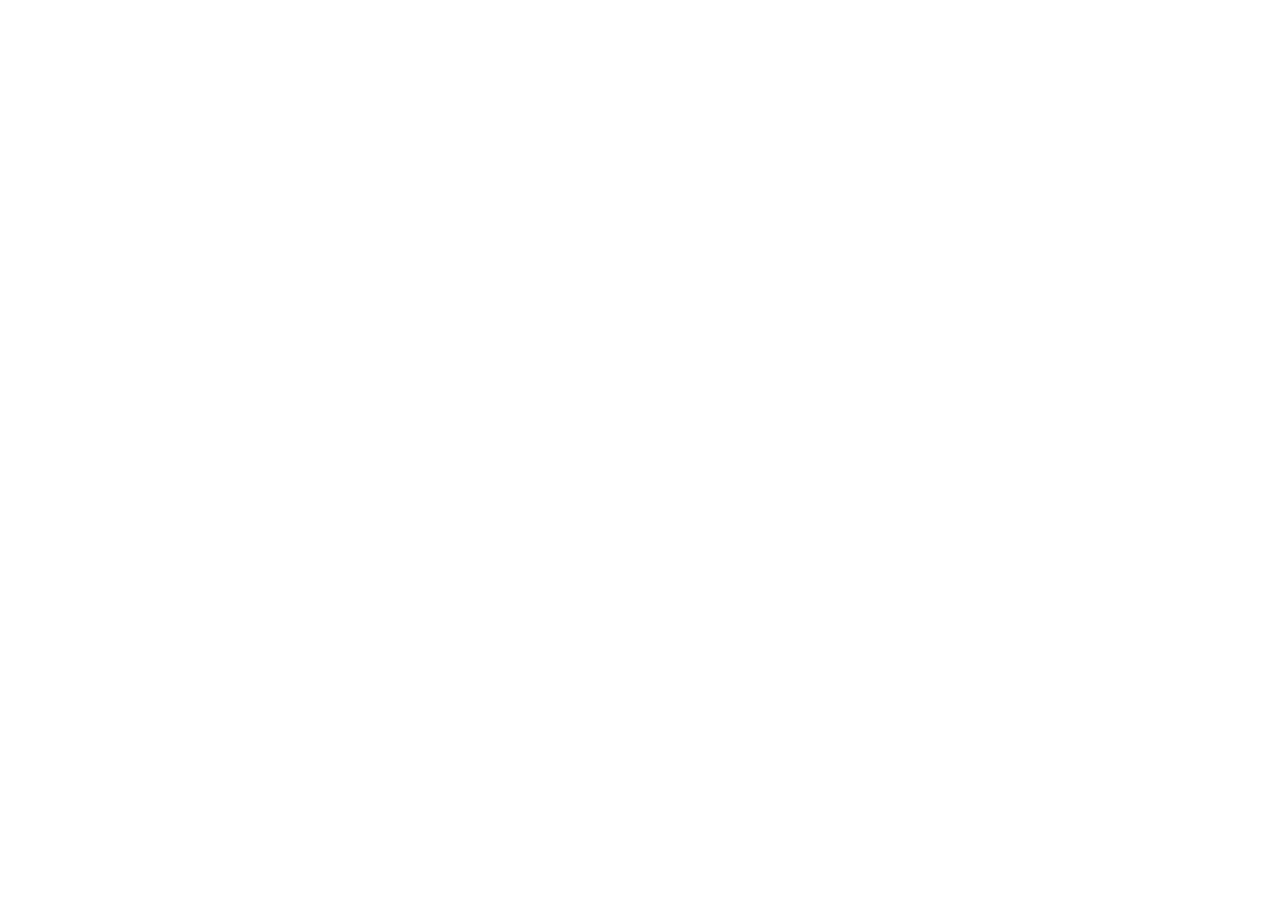
==== index.html @ 79776b09 "app-ads.txt at the domain's root for AdMob, the root sends to Bangol Co-Authored-By: Claude Opus 5.5" ====
<!doctype html><meta charset="utf-8"><title>Nixare</title><meta http-equiv="refresh" content="0; url=https://nixare.github.io/bangol-site/"><link rel="canonical" href="https://nixare.github.io/bangol-site/"><a href="https://nixare.github.io/bangol-site/">Bangol</a>
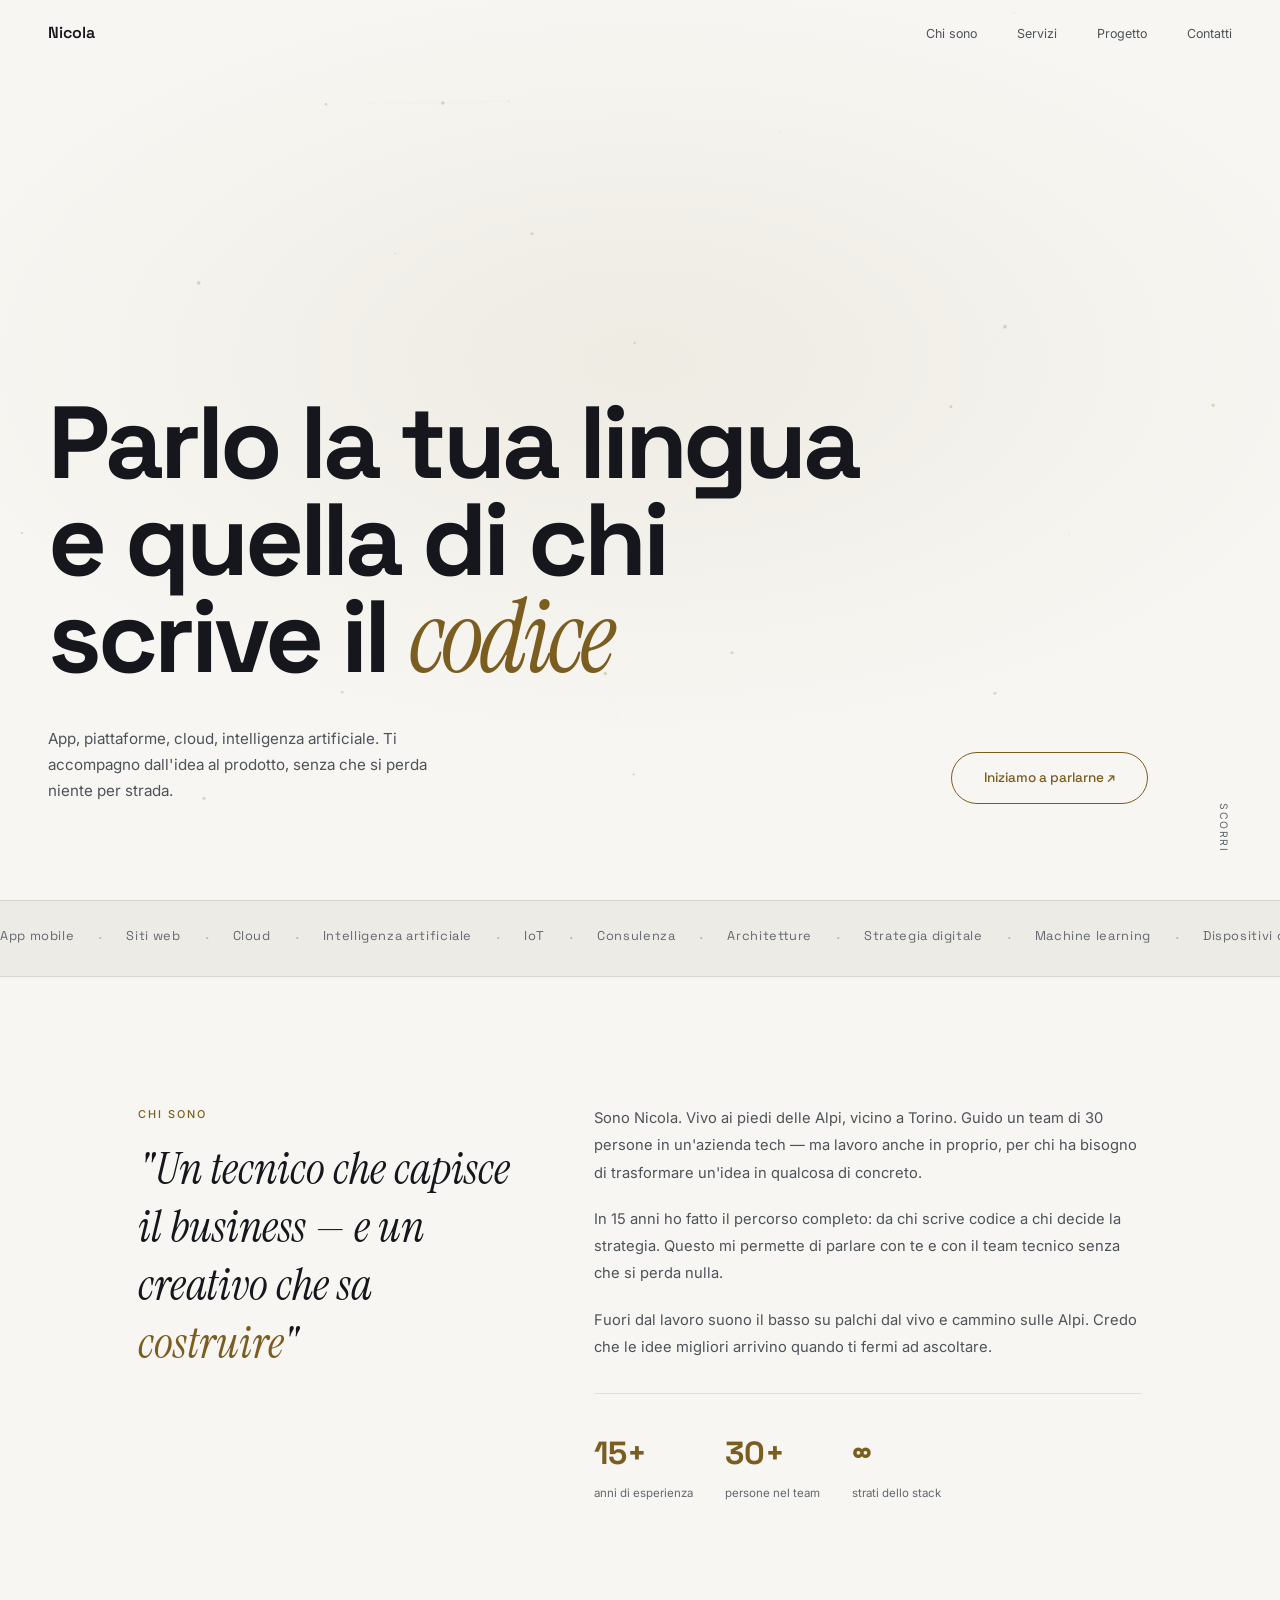
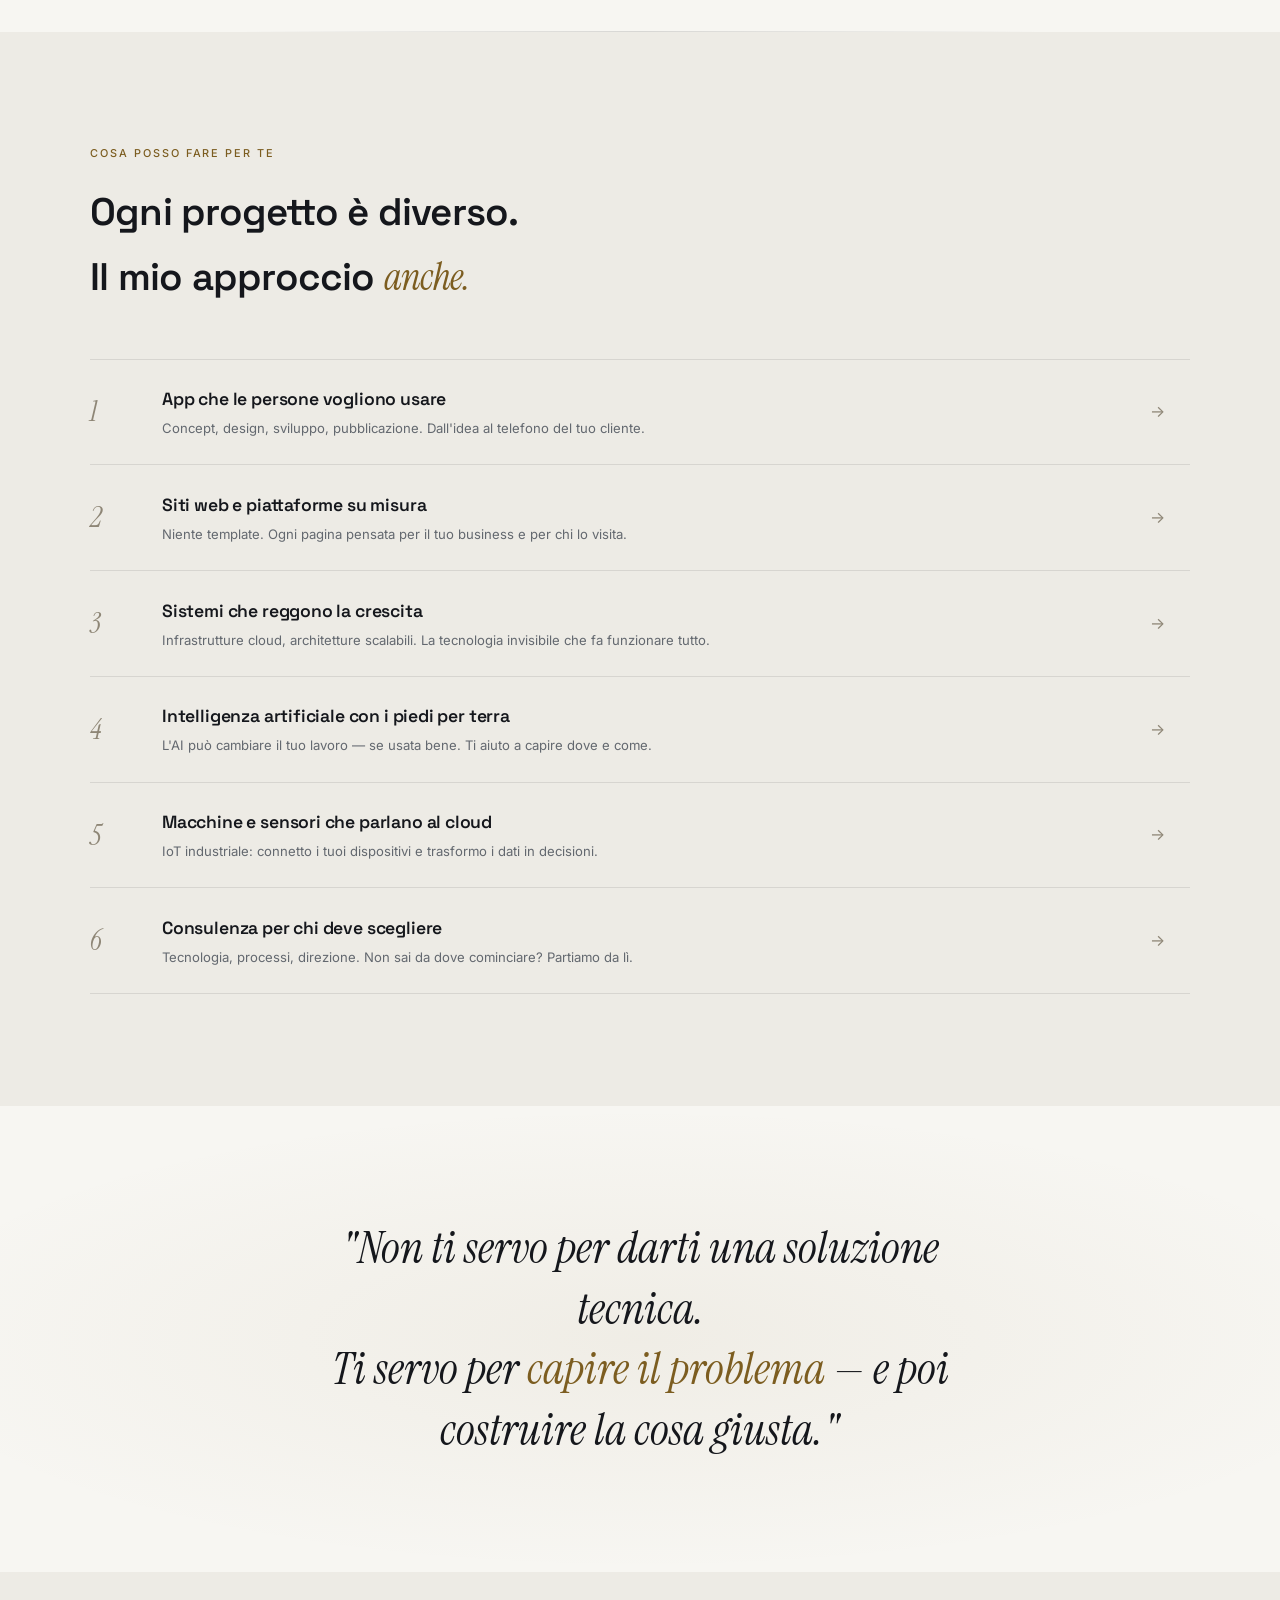
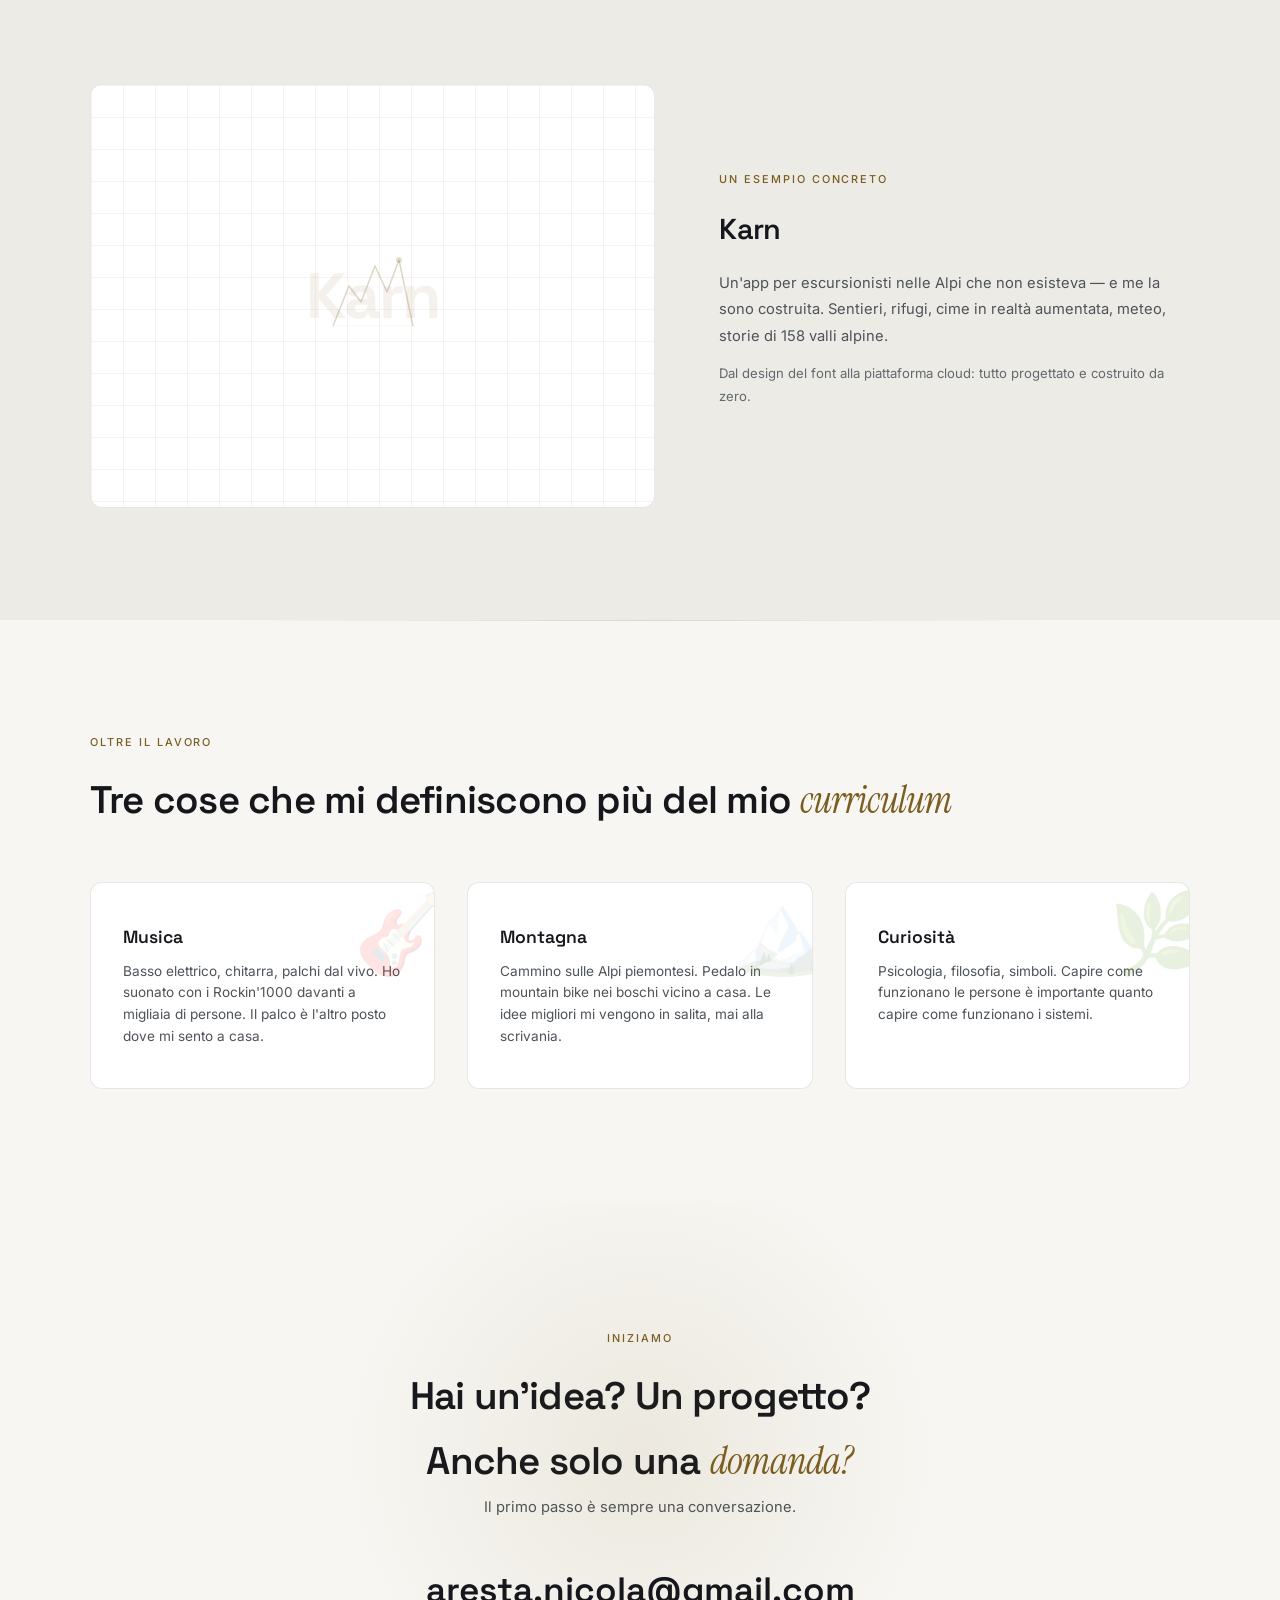
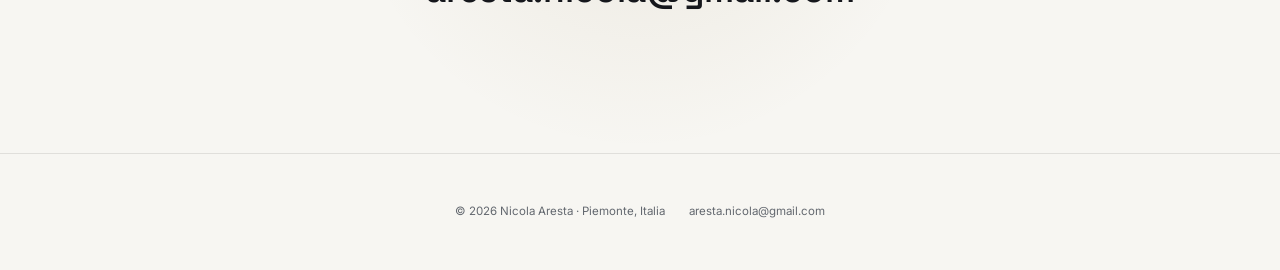
==== commit 72a1324d: "La home diventa il sito di Nicola Aresta Build di nicobass86/nicolaaresta-website con SITE_URL=https" ====
--- a/index.html
+++ b/index.html
@@ -1 +1 @@
-<!doctype html><meta charset="utf-8"><title>Nixare</title><meta http-equiv="refresh" content="0; url=https://nixare.github.io/bangol-site/"><link rel="canonical" href="https://nixare.github.io/bangol-site/"><a href="https://nixare.github.io/bangol-site/">Bangol</a>
+<!DOCTYPE html><html lang="it"><head><meta charset="UTF-8"><meta name="viewport" content="width=device-width, initial-scale=1.0"><meta name="generator" content="Astro v7.2.9"><title>Nicola Aresta — App, piattaforme e intelligenza artificiale</title><meta name="description" content="Parlo la tua lingua e quella di chi scrive il codice. App, piattaforme, cloud, AI e IoT: ti accompagno dall'idea al prodotto, senza perdere niente per strada."><link rel="canonical" href="https://nixare.github.io/"><meta name="robots" content="index, follow"><meta name="author" content="Nicola Aresta"><meta name="theme-color" content="#F7F6F2"><meta name="color-scheme" content="light"><link rel="icon" type="image/svg+xml" href="/favicon.svg"><link rel="apple-touch-icon" href="/apple-touch-icon.png"><link rel="sitemap" href="/sitemap-index.xml"><meta property="og:type" content="website"><meta property="og:site_name" content="Nicola Aresta"><meta property="og:locale" content="it_IT"><meta property="og:url" content="https://nixare.github.io/"><meta property="og:title" content="Nicola Aresta — App, piattaforme e intelligenza artificiale"><meta property="og:description" content="Parlo la tua lingua e quella di chi scrive il codice. App, piattaforme, cloud, AI e IoT: ti accompagno dall'idea al prodotto, senza perdere niente per strada."><meta property="og:image" content="https://nixare.github.io/og-image.png"><meta property="og:image:width" content="1200"><meta property="og:image:height" content="630"><meta property="og:image:alt" content="Nicola Aresta — Parlo la tua lingua e quella di chi scrive il codice"><meta name="twitter:card" content="summary_large_image"><meta name="twitter:title" content="Nicola Aresta — App, piattaforme e intelligenza artificiale"><meta name="twitter:description" content="Parlo la tua lingua e quella di chi scrive il codice. App, piattaforme, cloud, AI e IoT: ti accompagno dall'idea al prodotto, senza perdere niente per strada."><meta name="twitter:image" content="https://nixare.github.io/og-image.png"><link rel="preconnect" href="https://fonts.googleapis.com"><link rel="preconnect" href="https://fonts.gstatic.com" crossorigin><link rel="stylesheet" href="https://fonts.googleapis.com/css2?family=Space+Grotesk:wght@400;500;600;700&family=Inter:wght@400;500&family=Instrument+Serif:ital@0;1&display=swap"><script type="application/ld+json">{"@context":"https://schema.org","@type":"Person","name":"Nicola Aresta","url":"https://nixare.github.io/","image":"https://nixare.github.io/og-image.png","email":"aresta.nicola@gmail.com","jobTitle":"Consulente tecnologico e sviluppatore","description":"Parlo la tua lingua e quella di chi scrive il codice. App, piattaforme, cloud, AI e IoT: ti accompagno dall'idea al prodotto, senza perdere niente per strada.","address":{"@type":"PostalAddress","addressRegion":"Piemonte","addressCountry":"IT"},"knowsAbout":["Sviluppo app mobile","Piattaforme web","Architetture cloud","Intelligenza artificiale","IoT industriale","Consulenza tecnologica"]}</script><link rel="stylesheet" href="/_astro/index.Be36Vann.css"></head><body><a href="#contenuto" class="skip-link">Vai al contenuto</a><nav class="nav" id="site-nav" data-astro-cid-wpvy4v7s><div class="nav-bar" data-astro-cid-wpvy4v7s><a href="#top" class="nav-name font-display" data-astro-cid-wpvy4v7s>Nicola</a><ul class="nav-links" data-astro-cid-wpvy4v7s><li data-astro-cid-wpvy4v7s><a href="#chi-sono" data-astro-cid-wpvy4v7s>Chi sono</a></li><li data-astro-cid-wpvy4v7s><a href="#servizi" data-astro-cid-wpvy4v7s>Servizi</a></li><li data-astro-cid-wpvy4v7s><a href="#progetto" data-astro-cid-wpvy4v7s>Progetto</a></li><li data-astro-cid-wpvy4v7s><a href="#contatti" data-astro-cid-wpvy4v7s>Contatti</a></li></ul><button type="button" class="nav-toggle" id="nav-toggle" aria-expanded="false" aria-controls="nav-menu" aria-label="Apri il menu" data-astro-cid-wpvy4v7s><span class="bar" data-astro-cid-wpvy4v7s></span><span class="bar" data-astro-cid-wpvy4v7s></span></button></div><div class="nav-menu" id="nav-menu" hidden data-astro-cid-wpvy4v7s><ul data-astro-cid-wpvy4v7s><li data-astro-cid-wpvy4v7s><a href="#chi-sono" data-astro-cid-wpvy4v7s>Chi sono</a></li><li data-astro-cid-wpvy4v7s><a href="#servizi" data-astro-cid-wpvy4v7s>Servizi</a></li><li data-astro-cid-wpvy4v7s><a href="#progetto" data-astro-cid-wpvy4v7s>Progetto</a></li><li data-astro-cid-wpvy4v7s><a href="#contatti" data-astro-cid-wpvy4v7s>Contatti</a></li></ul><a href="mailto:aresta.nicola@gmail.com" class="nav-menu-mail font-display" data-astro-cid-wpvy4v7s>aresta.nicola@gmail.com</a></div></nav><script type="module">var e=document.getElementById(`site-nav`),t=document.getElementById(`nav-toggle`),n=document.getElementById(`nav-menu`);function r(r){e.classList.toggle(`open`,r),t.setAttribute(`aria-expanded`,String(r)),t.setAttribute(`aria-label`,r?`Chiudi il menu`:`Apri il menu`),document.body.style.overflow=r?`hidden`:``,r?n.hidden=!1:window.setTimeout(()=>{e.classList.contains(`open`)||(n.hidden=!0)},300)}t.addEventListener(`click`,()=>{r(t.getAttribute(`aria-expanded`)!==`true`)}),n.addEventListener(`click`,e=>{e.target.closest(`a`)&&r(!1)}),document.addEventListener(`keydown`,n=>{n.key===`Escape`&&e.classList.contains(`open`)&&(r(!1),t.focus())}),window.matchMedia(`(min-width: 901px)`).addEventListener(`change`,t=>{t.matches&&e.classList.contains(`open`)&&r(!1)});</script><main id="contenuto"><section class="hero" data-astro-cid-ge2uvauf><canvas id="heroCanvas" aria-hidden="true" data-astro-cid-ge2uvauf></canvas><div class="hero-bg" data-astro-cid-ge2uvauf></div><div class="hero-inner" data-astro-cid-ge2uvauf><h1 class="hero-title font-display" data-astro-cid-ge2uvauf>Parlo la tua lingua<br data-astro-cid-ge2uvauf>e quella di chi<br data-astro-cid-ge2uvauf>scrive il <em class="font-serif accent" data-astro-cid-ge2uvauf>codice</em></h1><div class="hero-bottom hero-bottom-flex" data-astro-cid-ge2uvauf><p class="hero-desc" data-astro-cid-ge2uvauf>App, piattaforme, cloud, intelligenza artificiale. Ti accompagno dall'idea al prodotto, senza che si perda niente per strada.</p><a href="#contatti" class="hero-cta font-display" data-astro-cid-ge2uvauf>Iniziamo a parlarne ↗</a></div></div><div class="hero-scroll hide-mobile" data-astro-cid-ge2uvauf>scorri</div></section><script type="module">var e=document.getElementById(`heroCanvas`),t=document.querySelector(`.hero`);if(e&&t){let n=e.getContext(`2d`),r=window.matchMedia(`(prefers-reduced-motion: reduce)`),i=0,a=0,o=0,s=!0,c=[];function l(){return{x:Math.random()*i,y:Math.random()*a,vx:(Math.random()-.5)*.08,vy:(Math.random()-.5)*.08,r:Math.random()*1.5+.5}}function u(){let t=Math.min(devicePixelRatio||1,2),r=i,o=a;if(i=e.offsetWidth,a=e.offsetHeight,e.width=Math.round(i*t),e.height=Math.round(a*t),n.setTransform(t,0,0,t,0,0),!c.length)c=Array.from({length:20},l);else if(r&&o){let e=i/r,t=a/o;c.forEach(n=>{n.x*=e,n.y*=t})}}function d(){n.clearRect(0,0,i,a);for(let e of c)e.x+=e.vx,e.y+=e.vy,e.x<0&&(e.x=i),e.x>i&&(e.x=0),e.y<0&&(e.y=a),e.y>a&&(e.y=0),n.beginPath(),n.arc(e.x,e.y,e.r,0,Math.PI*2),n.fillStyle=`rgba(124,93,32,0.30)`,n.fill();for(let e=0;e<c.length;e++)for(let t=e+1;t<c.length;t++){let r=c[e].x-c[t].x,i=c[e].y-c[t].y,a=Math.hypot(r,i);a<180&&(n.beginPath(),n.strokeStyle=`rgba(124,93,32,${.07*(1-a/180)})`,n.lineWidth=.5,n.moveTo(c[e].x,c[e].y),n.lineTo(c[t].x,c[t].y),n.stroke())}}function f(){d(),o=requestAnimationFrame(f)}function p(){o||r.matches||(o=requestAnimationFrame(f))}function m(){o&&=(cancelAnimationFrame(o),0)}function h(){s&&!document.hidden&&!r.matches?p():m()}u(),d(),window.addEventListener(`resize`,()=>{u(),o||d()}),document.addEventListener(`visibilitychange`,h),r.addEventListener(`change`,h),new IntersectionObserver(([e])=>{s=e.isIntersecting,h()}).observe(t),h()}</script><div class="marquee" aria-hidden="true" data-astro-cid-543bmuqs><div class="marquee-track" data-astro-cid-543bmuqs><span class="marquee-item" data-astro-cid-543bmuqs>App mobile</span><span class="marquee-dot" data-astro-cid-543bmuqs>·</span><span class="marquee-item" data-astro-cid-543bmuqs>Siti web</span><span class="marquee-dot" data-astro-cid-543bmuqs>·</span><span class="marquee-item" data-astro-cid-543bmuqs>Cloud</span><span class="marquee-dot" data-astro-cid-543bmuqs>·</span><span class="marquee-item" data-astro-cid-543bmuqs>Intelligenza artificiale</span><span class="marquee-dot" data-astro-cid-543bmuqs>·</span><span class="marquee-item" data-astro-cid-543bmuqs>IoT</span><span class="marquee-dot" data-astro-cid-543bmuqs>·</span><span class="marquee-item" data-astro-cid-543bmuqs>Consulenza</span><span class="marquee-dot" data-astro-cid-543bmuqs>·</span><span class="marquee-item" data-astro-cid-543bmuqs>Architetture</span><span class="marquee-dot" data-astro-cid-543bmuqs>·</span><span class="marquee-item" data-astro-cid-543bmuqs>Strategia digitale</span><span class="marquee-dot" data-astro-cid-543bmuqs>·</span><span class="marquee-item" data-astro-cid-543bmuqs>Machine learning</span><span class="marquee-dot" data-astro-cid-543bmuqs>·</span><span class="marquee-item" data-astro-cid-543bmuqs>Dispositivi connessi</span><span class="marquee-dot" data-astro-cid-543bmuqs>·</span><span class="marquee-item" data-astro-cid-543bmuqs>App mobile</span><span class="marquee-dot" data-astro-cid-543bmuqs>·</span><span class="marquee-item" data-astro-cid-543bmuqs>Siti web</span><span class="marquee-dot" data-astro-cid-543bmuqs>·</span><span class="marquee-item" data-astro-cid-543bmuqs>Cloud</span><span class="marquee-dot" data-astro-cid-543bmuqs>·</span><span class="marquee-item" data-astro-cid-543bmuqs>Intelligenza artificiale</span><span class="marquee-dot" data-astro-cid-543bmuqs>·</span><span class="marquee-item" data-astro-cid-543bmuqs>IoT</span><span class="marquee-dot" data-astro-cid-543bmuqs>·</span><span class="marquee-item" data-astro-cid-543bmuqs>Consulenza</span><span class="marquee-dot" data-astro-cid-543bmuqs>·</span><span class="marquee-item" data-astro-cid-543bmuqs>Architetture</span><span class="marquee-dot" data-astro-cid-543bmuqs>·</span><span class="marquee-item" data-astro-cid-543bmuqs>Strategia digitale</span><span class="marquee-dot" data-astro-cid-543bmuqs>·</span><span class="marquee-item" data-astro-cid-543bmuqs>Machine learning</span><span class="marquee-dot" data-astro-cid-543bmuqs>·</span><span class="marquee-item" data-astro-cid-543bmuqs>Dispositivi connessi</span><span class="marquee-dot" data-astro-cid-543bmuqs>·</span></div></div><section class="about grid-collapse pad-mobile" id="chi-sono" data-astro-cid-oxgmilyn><div class="about-left reveal-left" data-astro-cid-oxgmilyn><div class="label" data-astro-cid-oxgmilyn>Chi sono</div><div class="big-quote font-serif" data-astro-cid-oxgmilyn>"Un tecnico che capisce il business — e un creativo che sa <em class="accent" data-astro-cid-oxgmilyn>costruire</em>"</div></div><div class="about-right reveal-right" data-astro-cid-oxgmilyn><p data-astro-cid-oxgmilyn>Sono Nicola. Vivo ai piedi delle Alpi, vicino a Torino. Guido un team di 30 persone in un'azienda tech — ma lavoro anche in proprio, per chi ha bisogno di trasformare un'idea in qualcosa di concreto.</p><p data-astro-cid-oxgmilyn>In 15 anni ho fatto il percorso completo: da chi scrive codice a chi decide la strategia. Questo mi permette di parlare con te e con il team tecnico senza che si perda nulla.</p><p data-astro-cid-oxgmilyn>Fuori dal lavoro suono il basso su palchi dal vivo e cammino sulle Alpi. Credo che le idee migliori arrivino quando ti fermi ad ascoltare.</p><div class="about-nums" data-astro-cid-oxgmilyn><div class="n-item" data-astro-cid-oxgmilyn><div class="n font-display" data-count="15" data-astro-cid-oxgmilyn>0</div><div class="nl" data-astro-cid-oxgmilyn>anni di esperienza</div></div><div class="n-item" data-astro-cid-oxgmilyn><div class="n font-display" data-count="30" data-astro-cid-oxgmilyn>0</div><div class="nl" data-astro-cid-oxgmilyn>persone nel team</div></div><div class="n-item" data-astro-cid-oxgmilyn><div class="n font-display" data-astro-cid-oxgmilyn>∞</div><div class="nl" data-astro-cid-oxgmilyn>strati dello stack</div></div></div></div></section><script type="module">var e=new IntersectionObserver(t=>{t.forEach(t=>{if(t.isIntersecting){let n=t.target,r=parseInt(n.dataset.count||`0`),i=0,a=()=>{if(i+=Math.ceil(r/25),i>=r){n.textContent=r+`+`;return}n.textContent=String(i),requestAnimationFrame(a)};a(),e.unobserve(n)}})},{threshold:.5});document.querySelectorAll(`[data-count]`).forEach(t=>e.observe(t));</script><div class="divider"></div><section class="services pad-mobile" id="servizi" data-astro-cid-lesv7jgp><div class="svc-header" data-astro-cid-lesv7jgp><div class="label reveal" data-astro-cid-lesv7jgp>Cosa posso fare per te</div><h2 class="sec-title reveal" data-astro-cid-lesv7jgp>Ogni progetto è diverso.<br data-astro-cid-lesv7jgp>Il mio approccio <em class="font-serif accent" data-astro-cid-lesv7jgp>anche.</em></h2></div><div class="svc-wrap" data-astro-cid-lesv7jgp><div class="svc-item reveal" data-astro-cid-lesv7jgp><span class="svc-n font-serif" aria-hidden="true" data-astro-cid-lesv7jgp>1</span><div class="svc-body" data-astro-cid-lesv7jgp><h3 class="font-display" data-astro-cid-lesv7jgp>App che le persone vogliono usare</h3><p data-astro-cid-lesv7jgp>Concept, design, sviluppo, pubblicazione. Dall&#39;idea al telefono del tuo cliente.</p></div><span class="svc-arrow" aria-hidden="true" data-astro-cid-lesv7jgp>→</span></div><div class="svc-item reveal" data-astro-cid-lesv7jgp><span class="svc-n font-serif" aria-hidden="true" data-astro-cid-lesv7jgp>2</span><div class="svc-body" data-astro-cid-lesv7jgp><h3 class="font-display" data-astro-cid-lesv7jgp>Siti web e piattaforme su misura</h3><p data-astro-cid-lesv7jgp>Niente template. Ogni pagina pensata per il tuo business e per chi lo visita.</p></div><span class="svc-arrow" aria-hidden="true" data-astro-cid-lesv7jgp>→</span></div><div class="svc-item reveal" data-astro-cid-lesv7jgp><span class="svc-n font-serif" aria-hidden="true" data-astro-cid-lesv7jgp>3</span><div class="svc-body" data-astro-cid-lesv7jgp><h3 class="font-display" data-astro-cid-lesv7jgp>Sistemi che reggono la crescita</h3><p data-astro-cid-lesv7jgp>Infrastrutture cloud, architetture scalabili. La tecnologia invisibile che fa funzionare tutto.</p></div><span class="svc-arrow" aria-hidden="true" data-astro-cid-lesv7jgp>→</span></div><div class="svc-item reveal" data-astro-cid-lesv7jgp><span class="svc-n font-serif" aria-hidden="true" data-astro-cid-lesv7jgp>4</span><div class="svc-body" data-astro-cid-lesv7jgp><h3 class="font-display" data-astro-cid-lesv7jgp>Intelligenza artificiale con i piedi per terra</h3><p data-astro-cid-lesv7jgp>L&#39;AI può cambiare il tuo lavoro — se usata bene. Ti aiuto a capire dove e come.</p></div><span class="svc-arrow" aria-hidden="true" data-astro-cid-lesv7jgp>→</span></div><div class="svc-item reveal" data-astro-cid-lesv7jgp><span class="svc-n font-serif" aria-hidden="true" data-astro-cid-lesv7jgp>5</span><div class="svc-body" data-astro-cid-lesv7jgp><h3 class="font-display" data-astro-cid-lesv7jgp>Macchine e sensori che parlano al cloud</h3><p data-astro-cid-lesv7jgp>IoT industriale: connetto i tuoi dispositivi e trasformo i dati in decisioni.</p></div><span class="svc-arrow" aria-hidden="true" data-astro-cid-lesv7jgp>→</span></div><div class="svc-item reveal" data-astro-cid-lesv7jgp><span class="svc-n font-serif" aria-hidden="true" data-astro-cid-lesv7jgp>6</span><div class="svc-body" data-astro-cid-lesv7jgp><h3 class="font-display" data-astro-cid-lesv7jgp>Consulenza per chi deve scegliere</h3><p data-astro-cid-lesv7jgp>Tecnologia, processi, direzione. Non sai da dove cominciare? Partiamo da lì.</p></div><span class="svc-arrow" aria-hidden="true" data-astro-cid-lesv7jgp>→</span></div></div></section><!-- STATEMENT --><section class="statement" data-astro-cid-zx4qcpyt><div class="glow" data-astro-cid-zx4qcpyt></div><blockquote class="reveal font-serif" data-astro-cid-zx4qcpyt>"Non ti servo per darti una soluzione tecnica.<br data-astro-cid-zx4qcpyt>Ti servo per <em class="accent" data-astro-cid-zx4qcpyt>capire il problema</em> — e poi costruire la cosa giusta."</blockquote></section><section class="project pad-mobile" id="progetto" data-astro-cid-ksimebuj><div class="proj-inner grid-collapse" data-astro-cid-ksimebuj><div class="proj-visual reveal-left" data-astro-cid-ksimebuj><span class="pw font-display" aria-hidden="true" data-astro-cid-ksimebuj>Karn</span><div class="proj-grid" data-astro-cid-ksimebuj></div><svg width="100" height="100" viewBox="0 0 100 100" fill="none" style="z-index:1;position:relative" data-astro-cid-ksimebuj><path d="M10 80 L26 40 L38 56 L52 20 L64 46 L76 14 L90 80" stroke="var(--accent)" stroke-width="1.5" fill="none" opacity="0.25" stroke-linejoin="round" data-astro-cid-ksimebuj></path><circle cx="76" cy="14" r="3" fill="var(--accent)" opacity="0.2" data-astro-cid-ksimebuj></circle><line x1="10" y1="80" x2="90" y2="80" stroke="var(--accent)" stroke-width="0.5" opacity="0.08" data-astro-cid-ksimebuj></line></svg></div><div class="proj-text reveal-right" data-astro-cid-ksimebuj><div class="label" data-astro-cid-ksimebuj>Un esempio concreto</div><h2 class="font-display" data-astro-cid-ksimebuj>Karn</h2><p data-astro-cid-ksimebuj>Un'app per escursionisti nelle Alpi che non esisteva — e me la sono costruita. Sentieri, rifugi, cime in realtà aumentata, meteo, storie di 158 valli alpine.</p><p class="sub" data-astro-cid-ksimebuj>Dal design del font alla piattaforma cloud: tutto progettato e costruito da zero.</p></div></div></section><div class="divider"></div><section class="persona pad-mobile" data-astro-cid-yfgg3kmp><div class="persona-header" data-astro-cid-yfgg3kmp><div class="label reveal" data-astro-cid-yfgg3kmp>Oltre il lavoro</div><h2 class="sec-title reveal" data-astro-cid-yfgg3kmp>Tre cose che mi definiscono più del mio <em class="font-serif accent" data-astro-cid-yfgg3kmp>curriculum</em></h2></div><div class="persona-row grid-collapse" data-astro-cid-yfgg3kmp><div class="p-card reveal" data-astro-cid-yfgg3kmp><div class="p-bg" aria-hidden="true" data-astro-cid-yfgg3kmp>🎸</div><h3 class="font-display" data-astro-cid-yfgg3kmp>Musica</h3><p data-astro-cid-yfgg3kmp>Basso elettrico, chitarra, palchi dal vivo. Ho suonato con i Rockin&#39;1000 davanti a migliaia di persone. Il palco è l&#39;altro posto dove mi sento a casa.</p></div><div class="p-card reveal" data-astro-cid-yfgg3kmp><div class="p-bg" aria-hidden="true" data-astro-cid-yfgg3kmp>🏔️</div><h3 class="font-display" data-astro-cid-yfgg3kmp>Montagna</h3><p data-astro-cid-yfgg3kmp>Cammino sulle Alpi piemontesi. Pedalo in mountain bike nei boschi vicino a casa. Le idee migliori mi vengono in salita, mai alla scrivania.</p></div><div class="p-card reveal" data-astro-cid-yfgg3kmp><div class="p-bg" aria-hidden="true" data-astro-cid-yfgg3kmp>🌿</div><h3 class="font-display" data-astro-cid-yfgg3kmp>Curiosità</h3><p data-astro-cid-yfgg3kmp>Psicologia, filosofia, simboli. Capire come funzionano le persone è importante quanto capire come funzionano i sistemi.</p></div></div></section><section class="contact" id="contatti" data-astro-cid-he3spzz3><div class="glow" data-astro-cid-he3spzz3></div><div class="label reveal" data-astro-cid-he3spzz3>Iniziamo</div><h2 class="sec-title reveal" data-astro-cid-he3spzz3>Hai un'idea? Un progetto?<br data-astro-cid-he3spzz3>Anche solo una <em class="font-serif accent" data-astro-cid-he3spzz3>domanda?</em></h2><p class="c-desc reveal" data-astro-cid-he3spzz3>Il primo passo è sempre una conversazione.</p><a href="mailto:aresta.nicola@gmail.com" class="contact-link reveal font-display" aria-label="Scrivimi a aresta.nicola@gmail.com" data-astro-cid-he3spzz3>aresta.nicola@gmail.com</a></section></main><footer data-astro-cid-jo6i4kqk><span data-astro-cid-jo6i4kqk>© 2026 Nicola Aresta · Piemonte, Italia</span><a href="mailto:aresta.nicola@gmail.com" data-astro-cid-jo6i4kqk>aresta.nicola@gmail.com</a></footer><script type="module">var e=new IntersectionObserver(e=>{e.forEach(e=>{e.isIntersecting&&e.target.classList.add(`visible`)})},{threshold:.06,rootMargin:`0px 0px 60px 0px`});document.querySelectorAll(`.reveal, .reveal-left, .reveal-right`).forEach(t=>e.observe(t));</script></body></html>
--- a/_astro/index.Be36Vann.css
+++ b/_astro/index.Be36Vann.css
@@ -0,0 +1 @@
+:root{--bg:#f7f6f2;--bg2:#edebe5;--surface:#fff;--ink:#15171c;--body:#4e5359;--muted:#63686f;--faint:#8e8676;--accent:#7c5d20;--accent-soft:#c8a96e;--accent-rgb:124, 93, 32;--border:#15171c1a}*,:before,:after{box-sizing:border-box;margin:0;padding:0}html{background:var(--bg);scroll-behavior:smooth;overflow-x:clip}body{color:var(--ink);background:var(--bg);-webkit-font-smoothing:antialiased;font-family:Inter,system-ui,sans-serif;font-size:16px;line-height:1.7;overflow-x:clip}a{color:inherit;text-decoration:none}:focus-visible{outline:2px solid var(--accent);outline-offset:3px;border-radius:2px}.skip-link{z-index:200;background:var(--accent);color:var(--bg);border-radius:6px;padding:.7rem 1.2rem;font-size:.8rem;font-weight:500;transition:top .2s;position:absolute;top:-100px;left:1rem}.skip-link:focus{top:1rem}.font-display{font-family:Space Grotesk,sans-serif}.font-serif{font-family:Instrument Serif,serif;font-style:italic;font-weight:400}.accent{color:var(--accent)}.reveal{opacity:0;transition:opacity .7s,transform .7s;transform:translateY(24px)}.reveal-left{opacity:0;transition:opacity .7s,transform .7s;transform:translate(-30px)}.reveal-right{opacity:0;transition:opacity .7s,transform .7s;transform:translate(30px)}.reveal.visible,.reveal-left.visible,.reveal-right.visible{opacity:1;transform:none}.label{color:var(--accent);letter-spacing:.18em;text-transform:uppercase;margin-bottom:1rem;font-size:.68rem;font-weight:500}.sec-title{letter-spacing:-.02em;font-family:Space Grotesk,sans-serif;font-size:clamp(1.6rem,3vw,2.4rem);font-weight:600}.divider{background:linear-gradient(90deg,#0000,#15171c24,#0000);max-width:800px;height:1px;margin:0 auto}@keyframes scroll{0%{transform:translate(0)}to{transform:translate(-50%)}}@media (width<=900px){.hide-mobile{display:none!important}.grid-collapse{grid-template-columns:1fr!important}.pad-mobile{padding-left:1.5rem!important;padding-right:1.5rem!important}.hero-bottom-flex{flex-direction:column!important;align-items:flex-start!important}}@media (width<=480px){.hero-title{font-size:2.2rem!important}}@media (prefers-reduced-motion:reduce){html{scroll-behavior:auto}.reveal,.reveal-left,.reveal-right{opacity:1;transition:none;transform:none}.marquee-track{animation:none!important}.skip-link{transition:none}}.nav[data-astro-cid-wpvy4v7s]{z-index:100;width:100%;position:fixed;top:0;left:0}.nav-bar[data-astro-cid-wpvy4v7s]{z-index:2;justify-content:space-between;align-items:center;padding:1.2rem 3rem;display:flex;position:relative}.nav-name[data-astro-cid-wpvy4v7s]{color:var(--ink);font-size:1rem;font-weight:600;text-decoration:none}.nav-links[data-astro-cid-wpvy4v7s]{gap:2.5rem;list-style:none;display:flex}.nav-links[data-astro-cid-wpvy4v7s] a[data-astro-cid-wpvy4v7s]{color:var(--body);font-size:.78rem;text-decoration:none;transition:color .2s}.nav-links[data-astro-cid-wpvy4v7s] a[data-astro-cid-wpvy4v7s]:hover,.nav-links[data-astro-cid-wpvy4v7s] a[data-astro-cid-wpvy4v7s]:focus-visible{color:var(--accent)}.nav-toggle[data-astro-cid-wpvy4v7s]{cursor:pointer;background:0 0;border:0;width:40px;height:40px;margin-right:-8px;padding:0;display:none;position:relative}.bar[data-astro-cid-wpvy4v7s]{background:var(--ink);width:22px;height:1.5px;transition:transform .3s,opacity .2s;position:absolute;left:9px}.bar[data-astro-cid-wpvy4v7s]:first-child{top:17px}.bar[data-astro-cid-wpvy4v7s]:nth-child(2){top:23px}.nav[data-astro-cid-wpvy4v7s].open .bar[data-astro-cid-wpvy4v7s]:first-child{transform:translateY(3px)rotate(45deg)}.nav[data-astro-cid-wpvy4v7s].open .bar[data-astro-cid-wpvy4v7s]:nth-child(2){transform:translateY(-3px)rotate(-45deg)}.nav-menu[data-astro-cid-wpvy4v7s]{z-index:1;background:var(--bg);opacity:0;pointer-events:none;flex-direction:column;justify-content:center;gap:2.5rem;padding:6rem 2rem 4rem;transition:opacity .3s;display:flex;position:fixed;inset:0}.nav-menu[data-astro-cid-wpvy4v7s][hidden]{display:none}.nav[data-astro-cid-wpvy4v7s].open .nav-menu[data-astro-cid-wpvy4v7s]{opacity:1;pointer-events:auto}.nav-menu[data-astro-cid-wpvy4v7s] ul[data-astro-cid-wpvy4v7s]{flex-direction:column;gap:.5rem;list-style:none;display:flex}.nav-menu[data-astro-cid-wpvy4v7s] a[data-astro-cid-wpvy4v7s]{letter-spacing:-.02em;color:var(--ink);font-family:Space Grotesk,sans-serif;font-size:2rem;font-weight:600;text-decoration:none;transition:color .2s}.nav-menu[data-astro-cid-wpvy4v7s] a[data-astro-cid-wpvy4v7s]:hover,.nav-menu[data-astro-cid-wpvy4v7s] a[data-astro-cid-wpvy4v7s]:focus-visible{color:var(--accent)}.nav-menu-mail[data-astro-cid-wpvy4v7s]{border-top:1px solid var(--border);padding-top:2rem;color:var(--body)!important;font-size:.85rem!important;font-weight:500!important}@media (width<=900px){.nav-bar[data-astro-cid-wpvy4v7s]{padding:1.2rem 1.5rem}.nav-links[data-astro-cid-wpvy4v7s]{display:none}.nav-toggle[data-astro-cid-wpvy4v7s]{display:block}}@media (prefers-reduced-motion:reduce){.bar[data-astro-cid-wpvy4v7s],.nav-menu[data-astro-cid-wpvy4v7s]{transition:none}}.hero[data-astro-cid-ge2uvauf]{align-items:flex-end;min-height:100dvh;padding:0 3rem 6rem;display:flex;position:relative;overflow:hidden}.hero-bg[data-astro-cid-ge2uvauf]{background:radial-gradient(ellipse 80% 60% at 50% 40%, rgba(var(--accent-rgb), .07), transparent 70%);position:absolute;inset:0}#heroCanvas[data-astro-cid-ge2uvauf]{pointer-events:none;opacity:.7;width:100%;height:100%;position:absolute;inset:0}.hero-inner[data-astro-cid-ge2uvauf]{z-index:2;width:100%;max-width:1100px;position:relative}.hero-title[data-astro-cid-ge2uvauf]{letter-spacing:-.04em;font-size:clamp(3rem,8vw,7rem);font-weight:700;line-height:.95}.hero-bottom[data-astro-cid-ge2uvauf]{justify-content:space-between;align-items:flex-end;gap:2rem;margin-top:2.5rem;display:flex}.hero-desc[data-astro-cid-ge2uvauf]{color:var(--body);max-width:380px;font-size:.95rem;line-height:1.7}.hero-cta[data-astro-cid-ge2uvauf]{border:1px solid var(--accent);color:var(--accent);white-space:nowrap;border-radius:100px;align-items:center;gap:.5rem;padding:.85rem 2rem;font-size:.85rem;font-weight:500;text-decoration:none;transition:all .3s;display:inline-flex}.hero-cta[data-astro-cid-ge2uvauf]:hover{background:var(--accent);color:var(--bg)}.hero-scroll[data-astro-cid-ge2uvauf]{writing-mode:vertical-rl;color:var(--muted);letter-spacing:.15em;text-transform:uppercase;font-size:.65rem;position:absolute;bottom:3rem;right:3rem}@media (width<=900px){.hero[data-astro-cid-ge2uvauf]{align-items:center;padding:0 1.5rem 4rem}}.marquee[data-astro-cid-543bmuqs]{border-top:1px solid var(--border);border-bottom:1px solid var(--border);background:var(--bg2);padding:1.5rem 0;overflow:hidden}.marquee-track[data-astro-cid-543bmuqs]{gap:0;width:max-content;animation:30s linear infinite scroll;display:flex}.marquee-item[data-astro-cid-543bmuqs]{color:var(--muted);white-space:nowrap;letter-spacing:.05em;font-family:Space Grotesk,sans-serif;font-size:.8rem}.marquee-dot[data-astro-cid-543bmuqs]{color:var(--accent-soft);opacity:.8;margin:0 1.5rem}.about[data-astro-cid-oxgmilyn]{grid-template-columns:1fr 1.4fr;align-items:start;gap:4rem;max-width:1100px;margin:0 auto;padding:8rem 3rem;display:grid}.big-quote[data-astro-cid-oxgmilyn]{font-size:clamp(1.8rem,3.5vw,2.8rem);line-height:1.3}p[data-astro-cid-oxgmilyn]{color:var(--body);margin-bottom:1.2rem;font-size:.92rem;line-height:1.85}.about-nums[data-astro-cid-oxgmilyn]{border-top:1px solid var(--border);flex-wrap:wrap;gap:2rem;margin-top:2rem;padding-top:2rem;display:flex}.n[data-astro-cid-oxgmilyn]{color:var(--accent);font-size:2rem;font-weight:700}.nl[data-astro-cid-oxgmilyn]{color:var(--muted);margin-top:.2rem;font-size:.72rem}.services[data-astro-cid-lesv7jgp]{background:var(--bg2);padding:7rem 3rem}.svc-header[data-astro-cid-lesv7jgp]{max-width:1100px;margin:0 auto 3rem}.svc-wrap[data-astro-cid-lesv7jgp]{border-top:1px solid var(--border);max-width:1100px;margin:0 auto}.svc-item[data-astro-cid-lesv7jgp]{border-bottom:1px solid var(--border);cursor:pointer;grid-template-columns:3rem 1fr 2.5rem;align-items:center;gap:1.5rem;padding:1.6rem 0;transition:all .3s;display:grid}.svc-item[data-astro-cid-lesv7jgp]:hover{border-color:rgba(var(--accent-rgb), .25);padding-left:1rem}.svc-n[data-astro-cid-lesv7jgp]{color:var(--faint);font-size:1.8rem;transition:color .3s}.svc-item[data-astro-cid-lesv7jgp]:hover .svc-n[data-astro-cid-lesv7jgp]{color:var(--accent)}h3[data-astro-cid-lesv7jgp]{letter-spacing:-.01em;margin-bottom:.25rem;font-size:1.1rem;font-weight:600;transition:color .3s}.svc-item[data-astro-cid-lesv7jgp]:hover h3[data-astro-cid-lesv7jgp]{color:var(--accent)}p[data-astro-cid-lesv7jgp]{color:var(--muted);font-size:.82rem;line-height:1.5}.svc-arrow[data-astro-cid-lesv7jgp]{color:var(--faint);font-size:1rem;transition:all .3s}.svc-item[data-astro-cid-lesv7jgp]:hover .svc-arrow[data-astro-cid-lesv7jgp]{color:var(--accent);transform:translate(6px)}@media (width<=900px){.svc-item[data-astro-cid-lesv7jgp]{grid-template-columns:2rem 1fr 1.5rem}.svc-n[data-astro-cid-lesv7jgp]{font-size:1.2rem}}.statement[data-astro-cid-zx4qcpyt]{text-align:center;padding:7rem 3rem;position:relative;overflow:hidden}.glow[data-astro-cid-zx4qcpyt]{background:radial-gradient(ellipse 60% 50% at 50% 50%, rgba(var(--accent-rgb), .06), transparent);position:absolute;inset:0}blockquote[data-astro-cid-zx4qcpyt]{max-width:700px;margin:0 auto;font-size:clamp(1.5rem,3.5vw,2.8rem);line-height:1.35;position:relative}.project[data-astro-cid-ksimebuj]{background:var(--bg2);padding:7rem 3rem}.proj-inner[data-astro-cid-ksimebuj]{grid-template-columns:1.2fr 1fr;align-items:center;gap:4rem;max-width:1100px;margin:0 auto;display:grid}.proj-visual[data-astro-cid-ksimebuj]{aspect-ratio:4/3;background:var(--surface);border:1px solid var(--border);border-radius:12px;justify-content:center;align-items:center;display:flex;position:relative;overflow:hidden}.proj-grid[data-astro-cid-ksimebuj]{background-image:linear-gradient(rgba(var(--accent-rgb), .07) 1px, transparent 1px), linear-gradient(90deg, rgba(var(--accent-rgb), .07) 1px, transparent 1px);background-size:32px 32px;position:absolute;inset:0}.pw[data-astro-cid-ksimebuj]{color:rgba(var(--accent-rgb), .08);letter-spacing:-.03em;font-size:4rem;font-weight:700;position:absolute}h2[data-astro-cid-ksimebuj]{letter-spacing:-.02em;margin-bottom:1rem;font-size:1.8rem;font-weight:600}p[data-astro-cid-ksimebuj]{color:var(--body);margin-bottom:.8rem;font-size:.92rem;line-height:1.8}.sub[data-astro-cid-ksimebuj]{color:var(--muted);font-size:.82rem}.persona[data-astro-cid-yfgg3kmp]{padding:7rem 3rem}.persona-header[data-astro-cid-yfgg3kmp]{max-width:1100px;margin:0 auto 3rem}.persona-row[data-astro-cid-yfgg3kmp]{grid-template-columns:repeat(3,1fr);gap:2rem;max-width:1100px;margin:0 auto;display:grid}.p-card[data-astro-cid-yfgg3kmp]{background:var(--surface);border:1px solid var(--border);border-radius:12px;padding:2.5rem 2rem;transition:border-color .4s,transform .4s;position:relative;overflow:hidden}.p-card[data-astro-cid-yfgg3kmp]:hover{border-color:rgba(var(--accent-rgb), .28);transform:translateY(-6px)}.p-bg[data-astro-cid-yfgg3kmp]{opacity:.14;pointer-events:none;font-size:5rem;position:absolute;top:-20px;right:-20px}h3[data-astro-cid-yfgg3kmp]{margin-bottom:.5rem;font-size:1.1rem;font-weight:600}p[data-astro-cid-yfgg3kmp]{color:var(--body);font-size:.85rem;line-height:1.6}.contact[data-astro-cid-he3spzz3]{text-align:center;padding:8rem 3rem;position:relative;overflow:hidden}.glow[data-astro-cid-he3spzz3]{background:radial-gradient(circle, rgba(var(--accent-rgb), .09), transparent 70%);pointer-events:none;border-radius:50%;width:600px;height:600px;position:absolute;bottom:0;left:50%;transform:translate(-50%)}.c-desc[data-astro-cid-he3spzz3]{color:var(--body);max-width:400px;margin:0 auto 2.5rem;font-size:.92rem}.contact-link[data-astro-cid-he3spzz3]{color:var(--ink);padding-bottom:6px;font-size:clamp(1.3rem,3vw,2.2rem);font-weight:600;text-decoration:none;transition:color .3s;display:inline-block;position:relative}.contact-link[data-astro-cid-he3spzz3]:after{content:"";background:var(--accent);transform-origin:100%;width:100%;height:2px;transition:transform .4s;position:absolute;bottom:0;left:0;transform:scaleX(0)}.contact-link[data-astro-cid-he3spzz3]:hover{color:var(--accent)}.contact-link[data-astro-cid-he3spzz3]:hover:after{transform-origin:0;transform:scaleX(1)}footer[data-astro-cid-jo6i4kqk]{text-align:center;color:var(--muted);border-top:1px solid var(--border);flex-wrap:wrap;justify-content:center;align-items:center;gap:.5rem 1.5rem;padding:3rem;font-size:.72rem;display:flex}a[data-astro-cid-jo6i4kqk]{color:var(--muted);text-decoration:none;transition:color .2s}a[data-astro-cid-jo6i4kqk]:hover,a[data-astro-cid-jo6i4kqk]:focus-visible{color:var(--accent)}
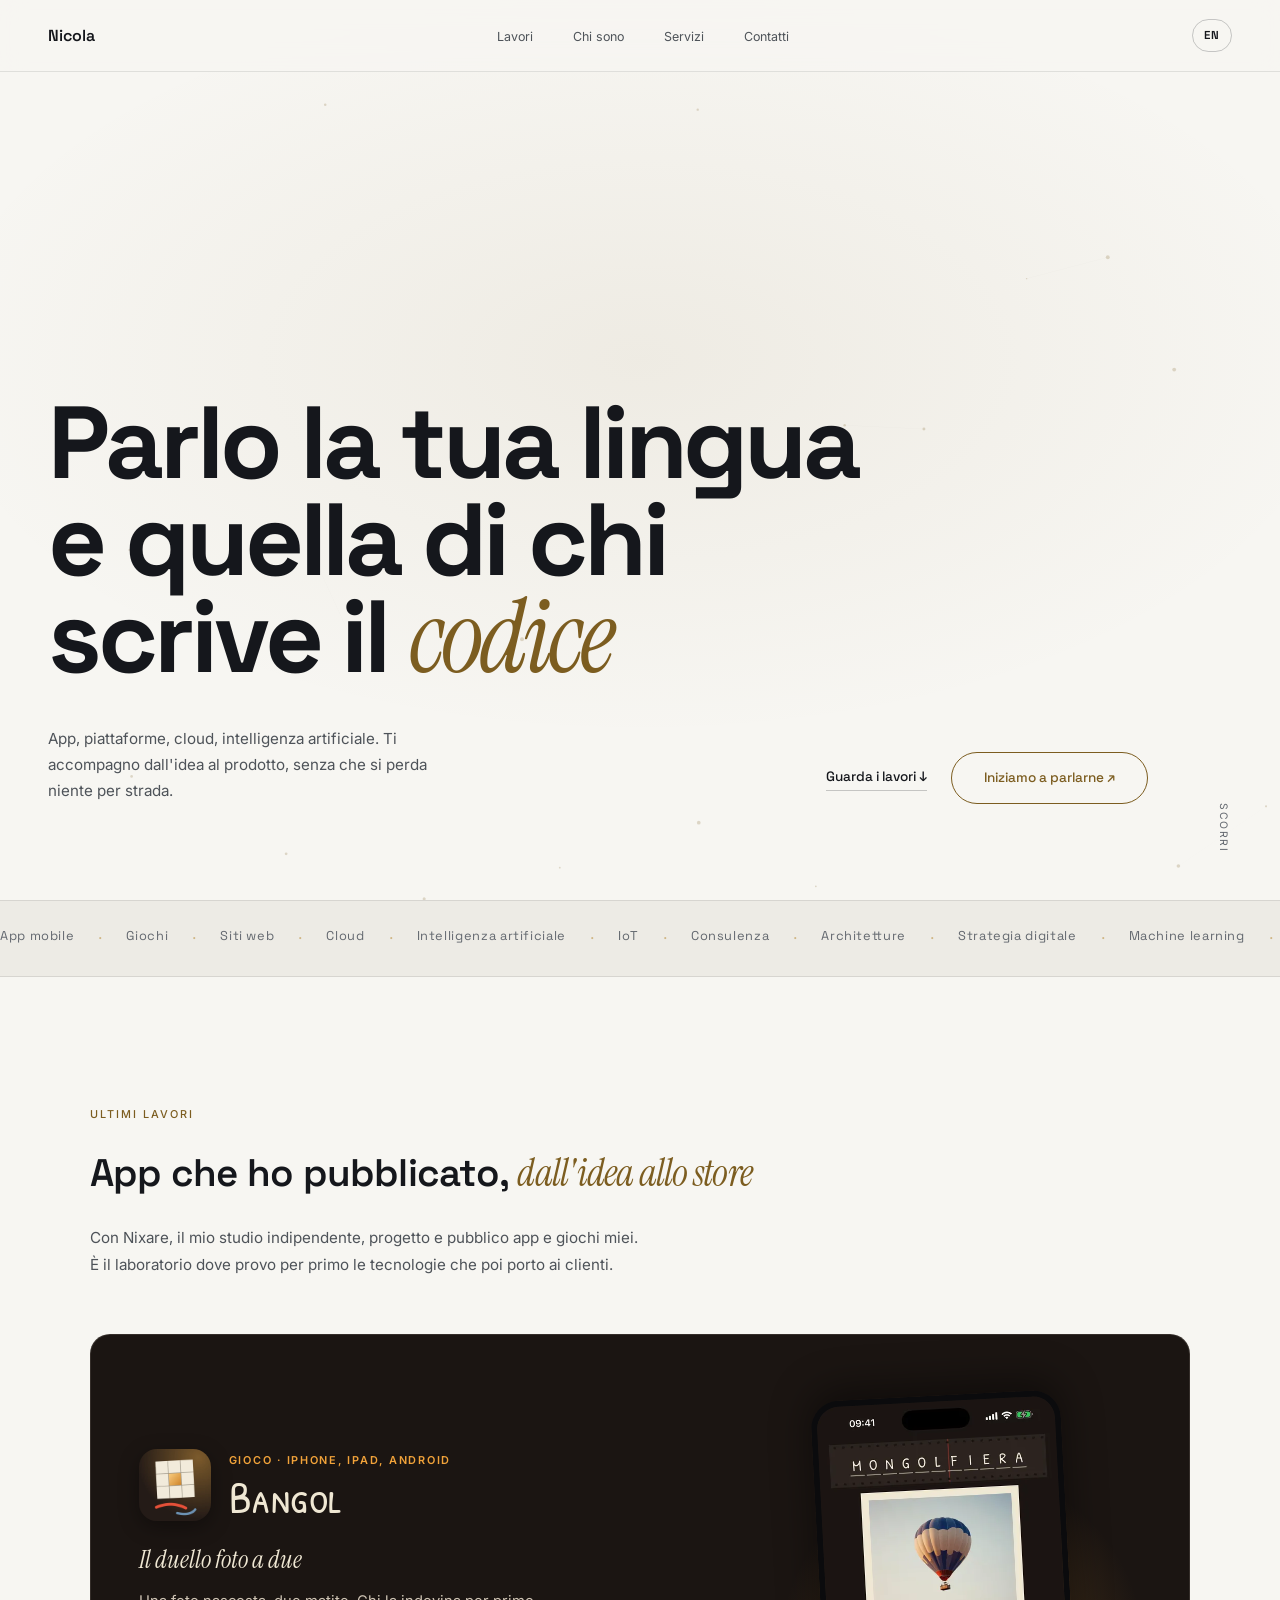
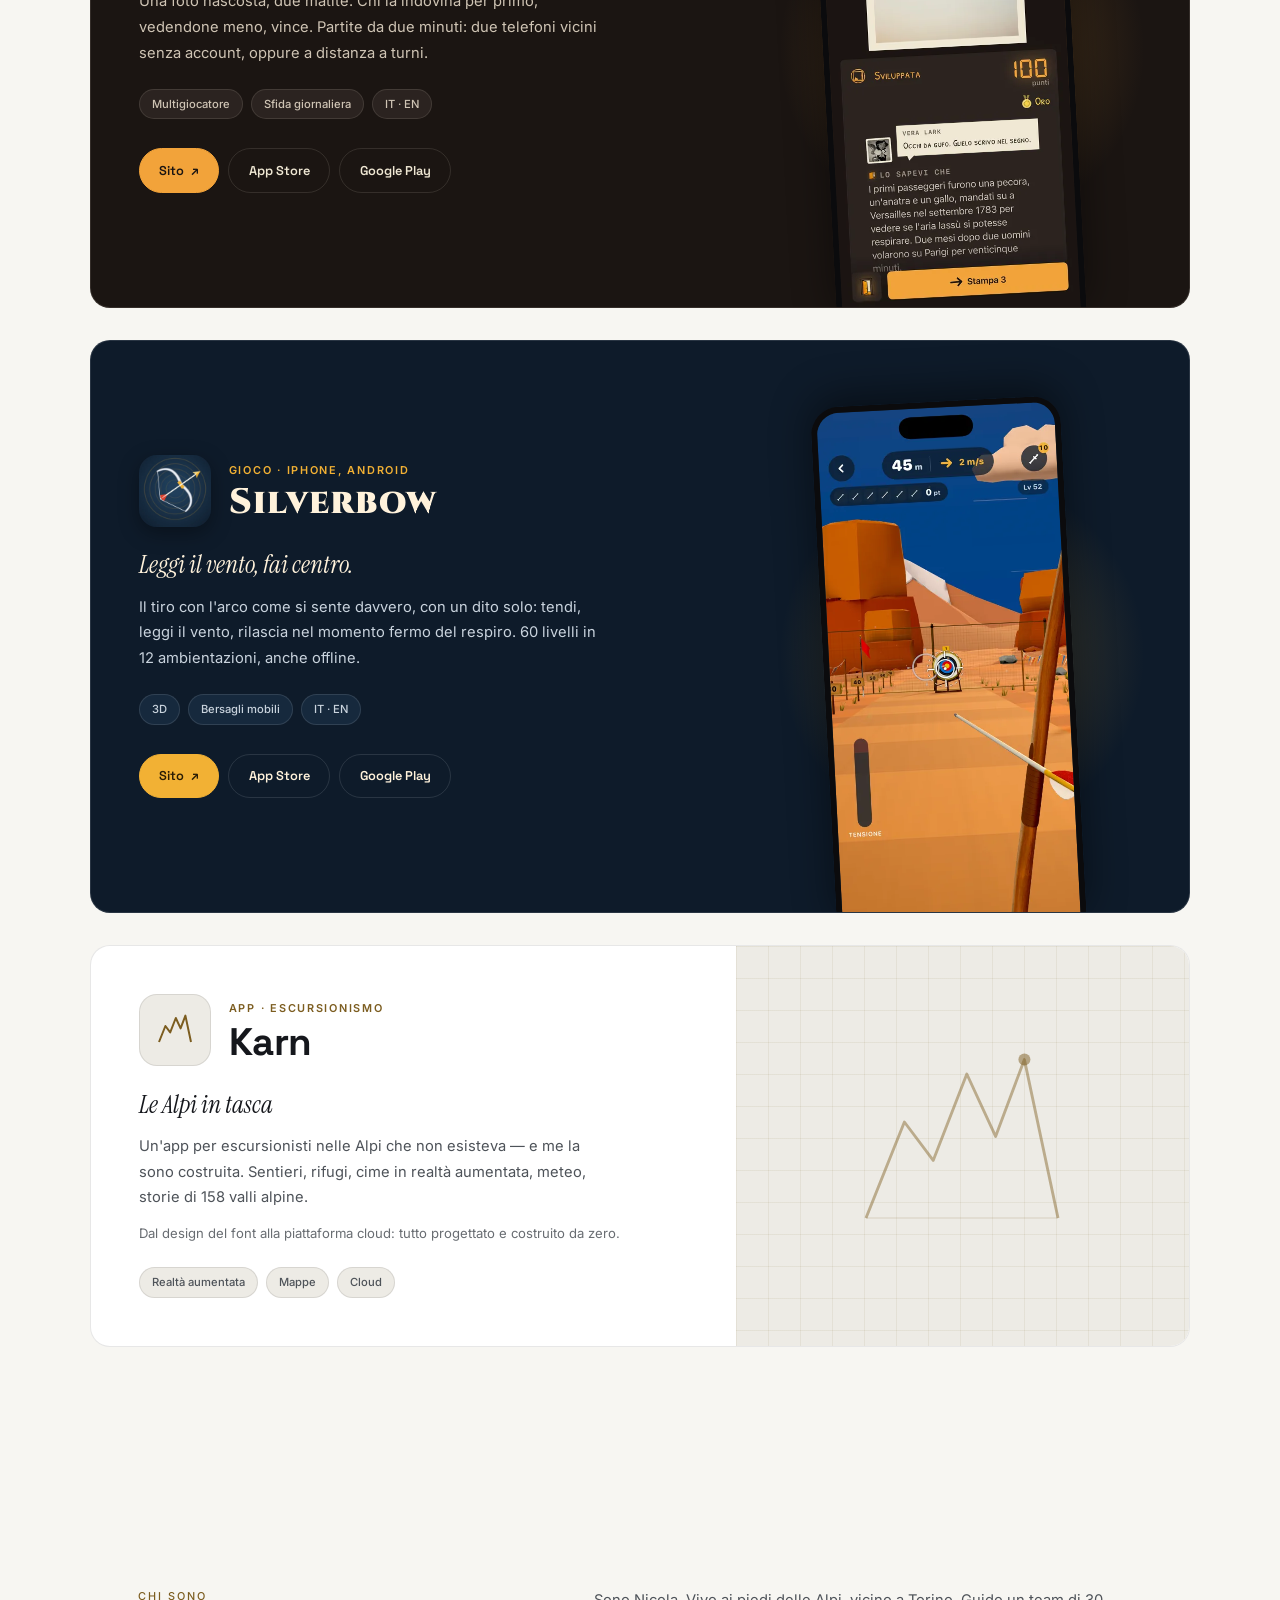
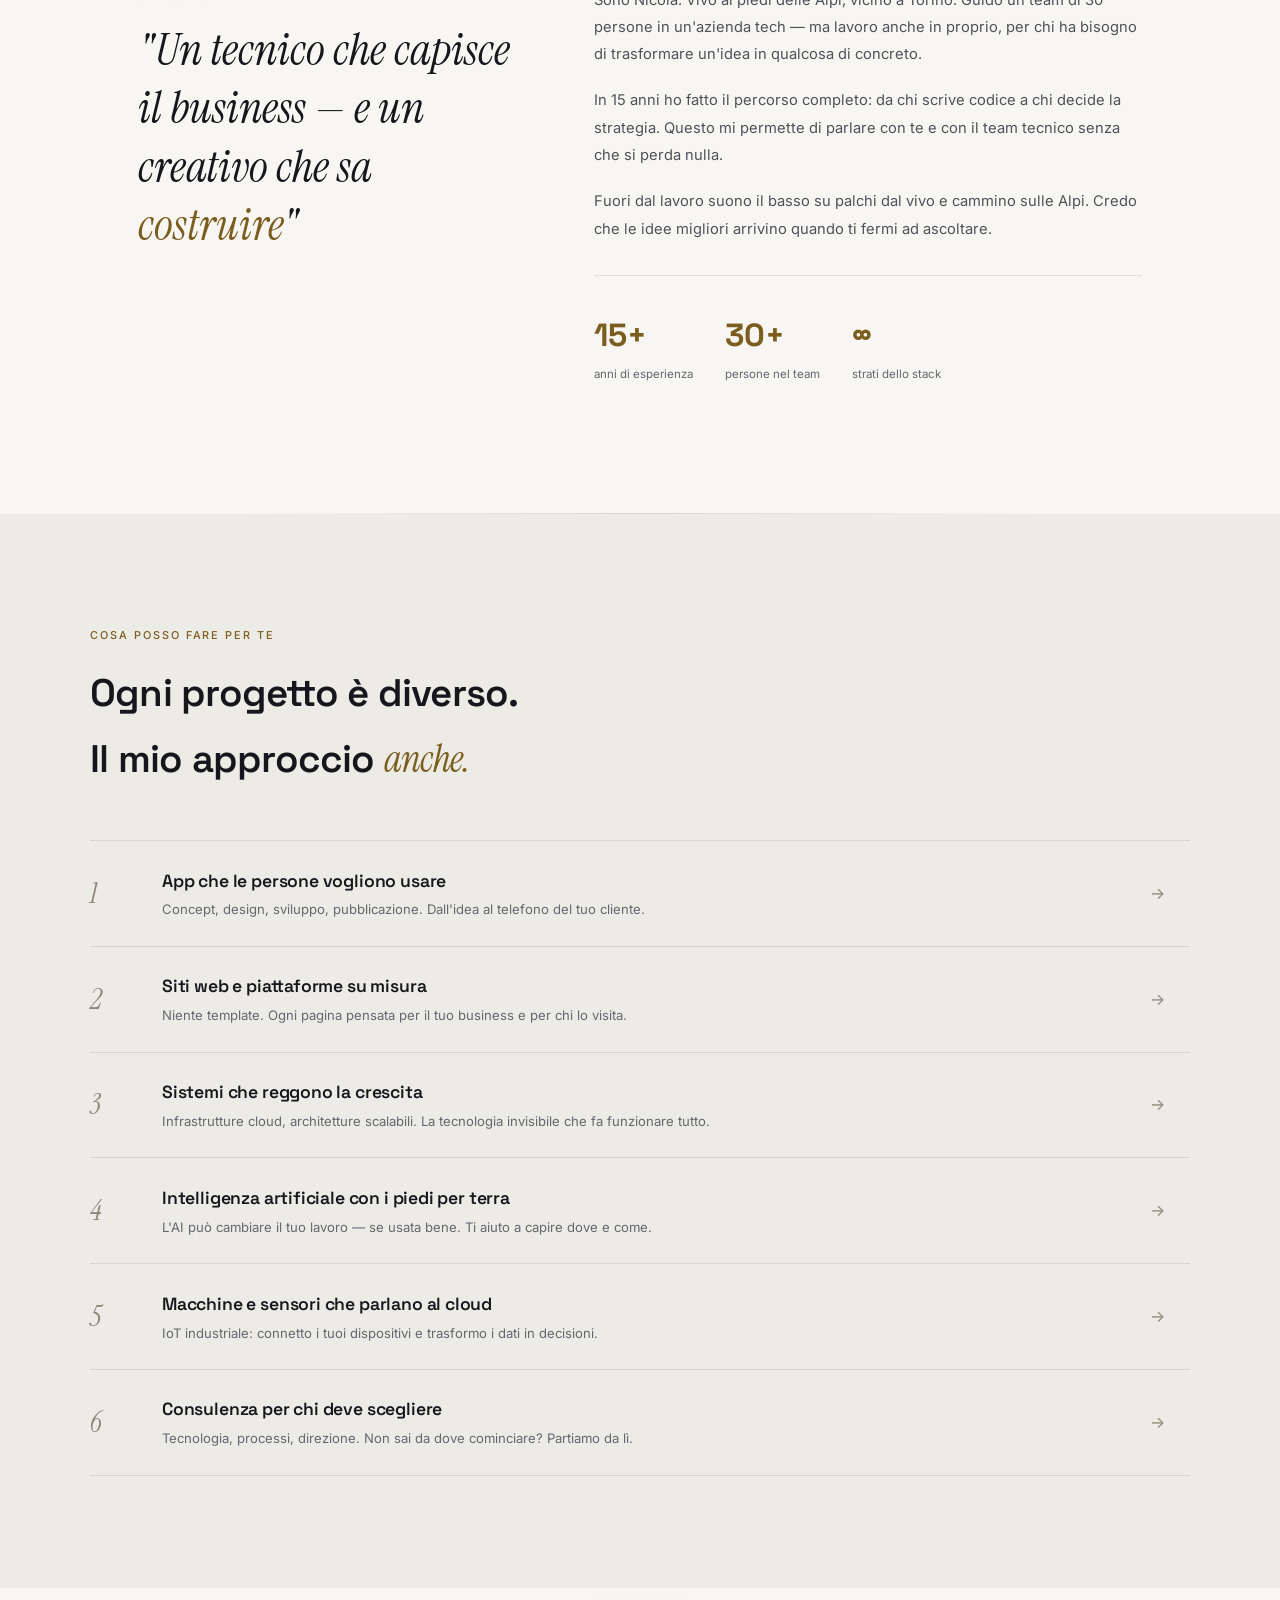
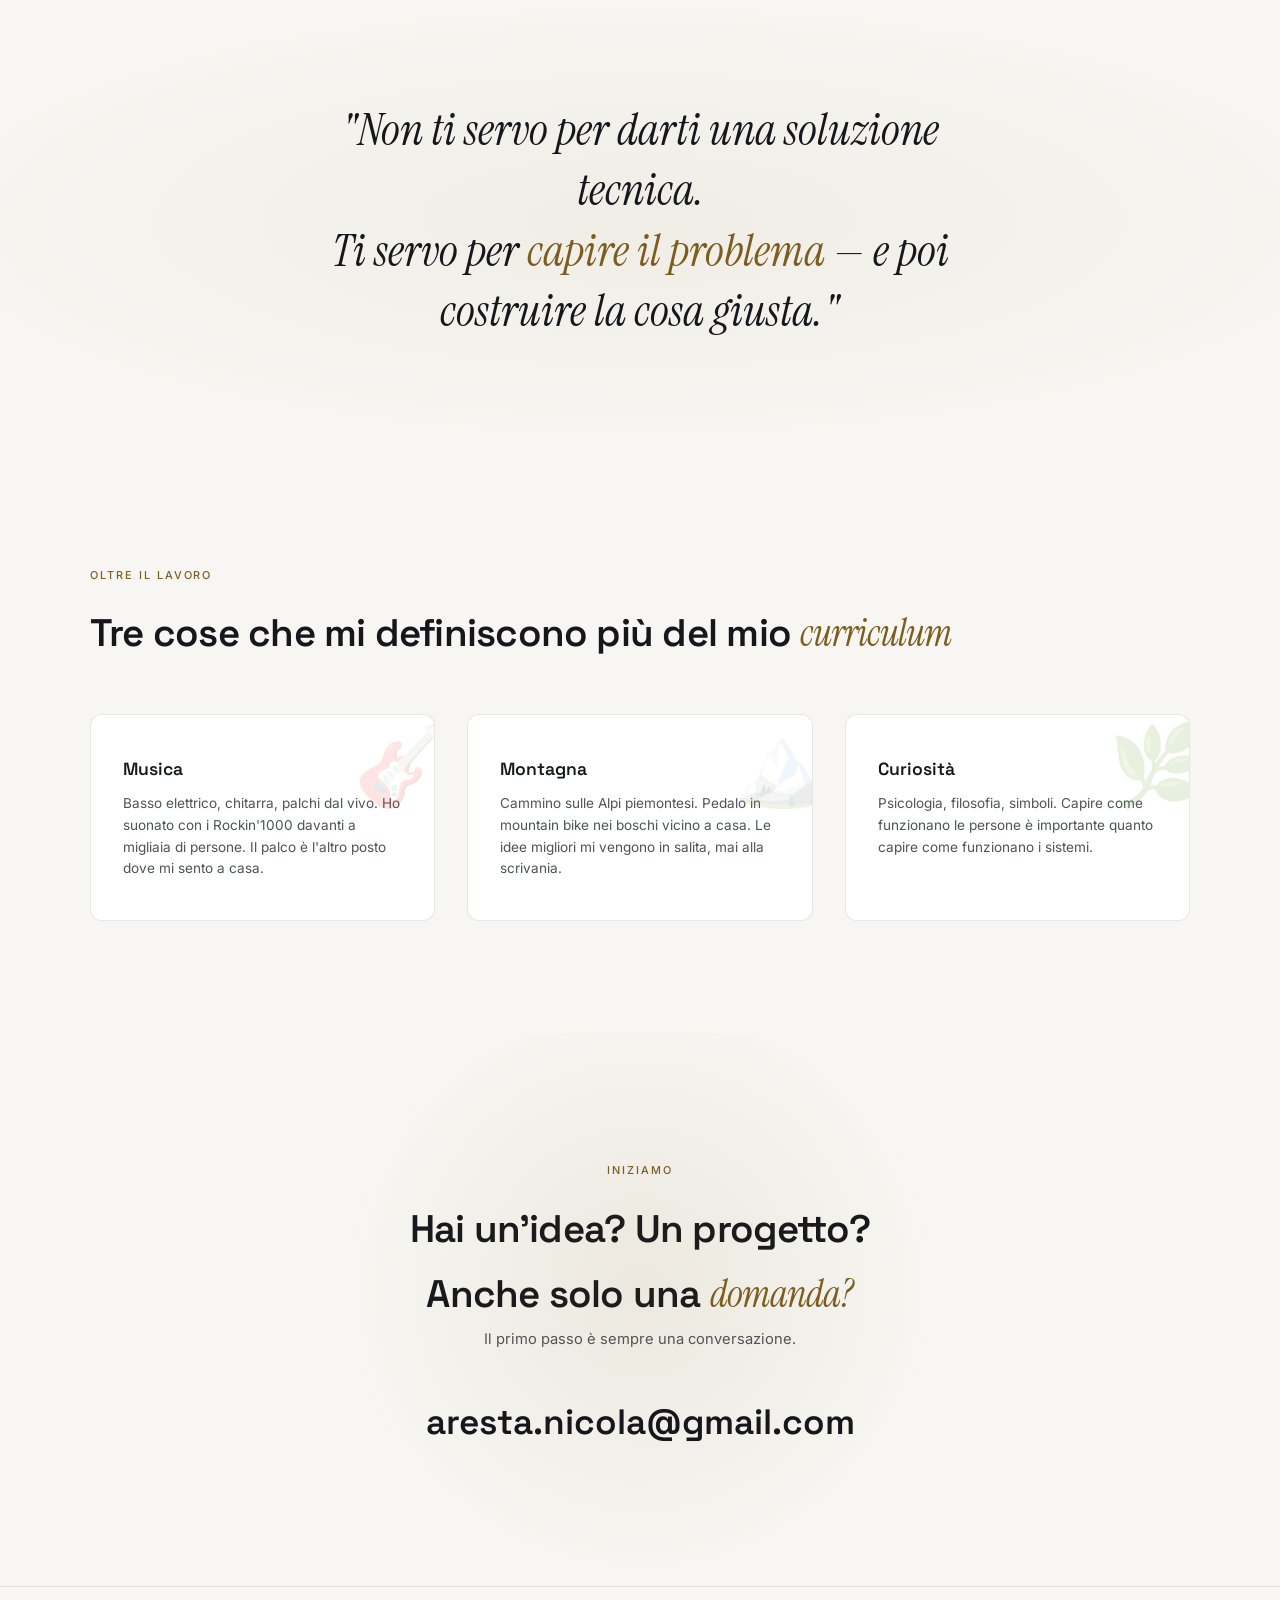
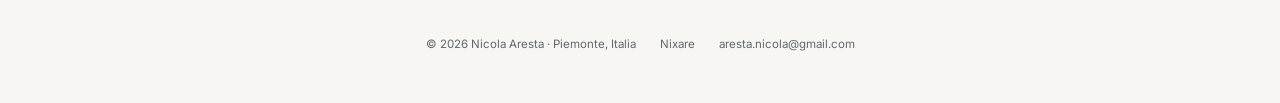
==== commit 3c22d19a: "Sito di Nicola Aresta: versione inglese su /en/ e sezione Lavori Build di nicobass86/nicolaaresta-we" ====
--- a/index.html
+++ b/index.html
@@ -1 +1 @@
-<!DOCTYPE html><html lang="it"><head><meta charset="UTF-8"><meta name="viewport" content="width=device-width, initial-scale=1.0"><meta name="generator" content="Astro v7.2.9"><title>Nicola Aresta — App, piattaforme e intelligenza artificiale</title><meta name="description" content="Parlo la tua lingua e quella di chi scrive il codice. App, piattaforme, cloud, AI e IoT: ti accompagno dall'idea al prodotto, senza perdere niente per strada."><link rel="canonical" href="https://nixare.github.io/"><meta name="robots" content="index, follow"><meta name="author" content="Nicola Aresta"><meta name="theme-color" content="#F7F6F2"><meta name="color-scheme" content="light"><link rel="icon" type="image/svg+xml" href="/favicon.svg"><link rel="apple-touch-icon" href="/apple-touch-icon.png"><link rel="sitemap" href="/sitemap-index.xml"><meta property="og:type" content="website"><meta property="og:site_name" content="Nicola Aresta"><meta property="og:locale" content="it_IT"><meta property="og:url" content="https://nixare.github.io/"><meta property="og:title" content="Nicola Aresta — App, piattaforme e intelligenza artificiale"><meta property="og:description" content="Parlo la tua lingua e quella di chi scrive il codice. App, piattaforme, cloud, AI e IoT: ti accompagno dall'idea al prodotto, senza perdere niente per strada."><meta property="og:image" content="https://nixare.github.io/og-image.png"><meta property="og:image:width" content="1200"><meta property="og:image:height" content="630"><meta property="og:image:alt" content="Nicola Aresta — Parlo la tua lingua e quella di chi scrive il codice"><meta name="twitter:card" content="summary_large_image"><meta name="twitter:title" content="Nicola Aresta — App, piattaforme e intelligenza artificiale"><meta name="twitter:description" content="Parlo la tua lingua e quella di chi scrive il codice. App, piattaforme, cloud, AI e IoT: ti accompagno dall'idea al prodotto, senza perdere niente per strada."><meta name="twitter:image" content="https://nixare.github.io/og-image.png"><link rel="preconnect" href="https://fonts.googleapis.com"><link rel="preconnect" href="https://fonts.gstatic.com" crossorigin><link rel="stylesheet" href="https://fonts.googleapis.com/css2?family=Space+Grotesk:wght@400;500;600;700&family=Inter:wght@400;500&family=Instrument+Serif:ital@0;1&display=swap"><script type="application/ld+json">{"@context":"https://schema.org","@type":"Person","name":"Nicola Aresta","url":"https://nixare.github.io/","image":"https://nixare.github.io/og-image.png","email":"aresta.nicola@gmail.com","jobTitle":"Consulente tecnologico e sviluppatore","description":"Parlo la tua lingua e quella di chi scrive il codice. App, piattaforme, cloud, AI e IoT: ti accompagno dall'idea al prodotto, senza perdere niente per strada.","address":{"@type":"PostalAddress","addressRegion":"Piemonte","addressCountry":"IT"},"knowsAbout":["Sviluppo app mobile","Piattaforme web","Architetture cloud","Intelligenza artificiale","IoT industriale","Consulenza tecnologica"]}</script><link rel="stylesheet" href="/_astro/index.Be36Vann.css"></head><body><a href="#contenuto" class="skip-link">Vai al contenuto</a><nav class="nav" id="site-nav" data-astro-cid-wpvy4v7s><div class="nav-bar" data-astro-cid-wpvy4v7s><a href="#top" class="nav-name font-display" data-astro-cid-wpvy4v7s>Nicola</a><ul class="nav-links" data-astro-cid-wpvy4v7s><li data-astro-cid-wpvy4v7s><a href="#chi-sono" data-astro-cid-wpvy4v7s>Chi sono</a></li><li data-astro-cid-wpvy4v7s><a href="#servizi" data-astro-cid-wpvy4v7s>Servizi</a></li><li data-astro-cid-wpvy4v7s><a href="#progetto" data-astro-cid-wpvy4v7s>Progetto</a></li><li data-astro-cid-wpvy4v7s><a href="#contatti" data-astro-cid-wpvy4v7s>Contatti</a></li></ul><button type="button" class="nav-toggle" id="nav-toggle" aria-expanded="false" aria-controls="nav-menu" aria-label="Apri il menu" data-astro-cid-wpvy4v7s><span class="bar" data-astro-cid-wpvy4v7s></span><span class="bar" data-astro-cid-wpvy4v7s></span></button></div><div class="nav-menu" id="nav-menu" hidden data-astro-cid-wpvy4v7s><ul data-astro-cid-wpvy4v7s><li data-astro-cid-wpvy4v7s><a href="#chi-sono" data-astro-cid-wpvy4v7s>Chi sono</a></li><li data-astro-cid-wpvy4v7s><a href="#servizi" data-astro-cid-wpvy4v7s>Servizi</a></li><li data-astro-cid-wpvy4v7s><a href="#progetto" data-astro-cid-wpvy4v7s>Progetto</a></li><li data-astro-cid-wpvy4v7s><a href="#contatti" data-astro-cid-wpvy4v7s>Contatti</a></li></ul><a href="mailto:aresta.nicola@gmail.com" class="nav-menu-mail font-display" data-astro-cid-wpvy4v7s>aresta.nicola@gmail.com</a></div></nav><script type="module">var e=document.getElementById(`site-nav`),t=document.getElementById(`nav-toggle`),n=document.getElementById(`nav-menu`);function r(r){e.classList.toggle(`open`,r),t.setAttribute(`aria-expanded`,String(r)),t.setAttribute(`aria-label`,r?`Chiudi il menu`:`Apri il menu`),document.body.style.overflow=r?`hidden`:``,r?n.hidden=!1:window.setTimeout(()=>{e.classList.contains(`open`)||(n.hidden=!0)},300)}t.addEventListener(`click`,()=>{r(t.getAttribute(`aria-expanded`)!==`true`)}),n.addEventListener(`click`,e=>{e.target.closest(`a`)&&r(!1)}),document.addEventListener(`keydown`,n=>{n.key===`Escape`&&e.classList.contains(`open`)&&(r(!1),t.focus())}),window.matchMedia(`(min-width: 901px)`).addEventListener(`change`,t=>{t.matches&&e.classList.contains(`open`)&&r(!1)});</script><main id="contenuto"><section class="hero" data-astro-cid-ge2uvauf><canvas id="heroCanvas" aria-hidden="true" data-astro-cid-ge2uvauf></canvas><div class="hero-bg" data-astro-cid-ge2uvauf></div><div class="hero-inner" data-astro-cid-ge2uvauf><h1 class="hero-title font-display" data-astro-cid-ge2uvauf>Parlo la tua lingua<br data-astro-cid-ge2uvauf>e quella di chi<br data-astro-cid-ge2uvauf>scrive il <em class="font-serif accent" data-astro-cid-ge2uvauf>codice</em></h1><div class="hero-bottom hero-bottom-flex" data-astro-cid-ge2uvauf><p class="hero-desc" data-astro-cid-ge2uvauf>App, piattaforme, cloud, intelligenza artificiale. Ti accompagno dall'idea al prodotto, senza che si perda niente per strada.</p><a href="#contatti" class="hero-cta font-display" data-astro-cid-ge2uvauf>Iniziamo a parlarne ↗</a></div></div><div class="hero-scroll hide-mobile" data-astro-cid-ge2uvauf>scorri</div></section><script type="module">var e=document.getElementById(`heroCanvas`),t=document.querySelector(`.hero`);if(e&&t){let n=e.getContext(`2d`),r=window.matchMedia(`(prefers-reduced-motion: reduce)`),i=0,a=0,o=0,s=!0,c=[];function l(){return{x:Math.random()*i,y:Math.random()*a,vx:(Math.random()-.5)*.08,vy:(Math.random()-.5)*.08,r:Math.random()*1.5+.5}}function u(){let t=Math.min(devicePixelRatio||1,2),r=i,o=a;if(i=e.offsetWidth,a=e.offsetHeight,e.width=Math.round(i*t),e.height=Math.round(a*t),n.setTransform(t,0,0,t,0,0),!c.length)c=Array.from({length:20},l);else if(r&&o){let e=i/r,t=a/o;c.forEach(n=>{n.x*=e,n.y*=t})}}function d(){n.clearRect(0,0,i,a);for(let e of c)e.x+=e.vx,e.y+=e.vy,e.x<0&&(e.x=i),e.x>i&&(e.x=0),e.y<0&&(e.y=a),e.y>a&&(e.y=0),n.beginPath(),n.arc(e.x,e.y,e.r,0,Math.PI*2),n.fillStyle=`rgba(124,93,32,0.30)`,n.fill();for(let e=0;e<c.length;e++)for(let t=e+1;t<c.length;t++){let r=c[e].x-c[t].x,i=c[e].y-c[t].y,a=Math.hypot(r,i);a<180&&(n.beginPath(),n.strokeStyle=`rgba(124,93,32,${.07*(1-a/180)})`,n.lineWidth=.5,n.moveTo(c[e].x,c[e].y),n.lineTo(c[t].x,c[t].y),n.stroke())}}function f(){d(),o=requestAnimationFrame(f)}function p(){o||r.matches||(o=requestAnimationFrame(f))}function m(){o&&=(cancelAnimationFrame(o),0)}function h(){s&&!document.hidden&&!r.matches?p():m()}u(),d(),window.addEventListener(`resize`,()=>{u(),o||d()}),document.addEventListener(`visibilitychange`,h),r.addEventListener(`change`,h),new IntersectionObserver(([e])=>{s=e.isIntersecting,h()}).observe(t),h()}</script><div class="marquee" aria-hidden="true" data-astro-cid-543bmuqs><div class="marquee-track" data-astro-cid-543bmuqs><span class="marquee-item" data-astro-cid-543bmuqs>App mobile</span><span class="marquee-dot" data-astro-cid-543bmuqs>·</span><span class="marquee-item" data-astro-cid-543bmuqs>Siti web</span><span class="marquee-dot" data-astro-cid-543bmuqs>·</span><span class="marquee-item" data-astro-cid-543bmuqs>Cloud</span><span class="marquee-dot" data-astro-cid-543bmuqs>·</span><span class="marquee-item" data-astro-cid-543bmuqs>Intelligenza artificiale</span><span class="marquee-dot" data-astro-cid-543bmuqs>·</span><span class="marquee-item" data-astro-cid-543bmuqs>IoT</span><span class="marquee-dot" data-astro-cid-543bmuqs>·</span><span class="marquee-item" data-astro-cid-543bmuqs>Consulenza</span><span class="marquee-dot" data-astro-cid-543bmuqs>·</span><span class="marquee-item" data-astro-cid-543bmuqs>Architetture</span><span class="marquee-dot" data-astro-cid-543bmuqs>·</span><span class="marquee-item" data-astro-cid-543bmuqs>Strategia digitale</span><span class="marquee-dot" data-astro-cid-543bmuqs>·</span><span class="marquee-item" data-astro-cid-543bmuqs>Machine learning</span><span class="marquee-dot" data-astro-cid-543bmuqs>·</span><span class="marquee-item" data-astro-cid-543bmuqs>Dispositivi connessi</span><span class="marquee-dot" data-astro-cid-543bmuqs>·</span><span class="marquee-item" data-astro-cid-543bmuqs>App mobile</span><span class="marquee-dot" data-astro-cid-543bmuqs>·</span><span class="marquee-item" data-astro-cid-543bmuqs>Siti web</span><span class="marquee-dot" data-astro-cid-543bmuqs>·</span><span class="marquee-item" data-astro-cid-543bmuqs>Cloud</span><span class="marquee-dot" data-astro-cid-543bmuqs>·</span><span class="marquee-item" data-astro-cid-543bmuqs>Intelligenza artificiale</span><span class="marquee-dot" data-astro-cid-543bmuqs>·</span><span class="marquee-item" data-astro-cid-543bmuqs>IoT</span><span class="marquee-dot" data-astro-cid-543bmuqs>·</span><span class="marquee-item" data-astro-cid-543bmuqs>Consulenza</span><span class="marquee-dot" data-astro-cid-543bmuqs>·</span><span class="marquee-item" data-astro-cid-543bmuqs>Architetture</span><span class="marquee-dot" data-astro-cid-543bmuqs>·</span><span class="marquee-item" data-astro-cid-543bmuqs>Strategia digitale</span><span class="marquee-dot" data-astro-cid-543bmuqs>·</span><span class="marquee-item" data-astro-cid-543bmuqs>Machine learning</span><span class="marquee-dot" data-astro-cid-543bmuqs>·</span><span class="marquee-item" data-astro-cid-543bmuqs>Dispositivi connessi</span><span class="marquee-dot" data-astro-cid-543bmuqs>·</span></div></div><section class="about grid-collapse pad-mobile" id="chi-sono" data-astro-cid-oxgmilyn><div class="about-left reveal-left" data-astro-cid-oxgmilyn><div class="label" data-astro-cid-oxgmilyn>Chi sono</div><div class="big-quote font-serif" data-astro-cid-oxgmilyn>"Un tecnico che capisce il business — e un creativo che sa <em class="accent" data-astro-cid-oxgmilyn>costruire</em>"</div></div><div class="about-right reveal-right" data-astro-cid-oxgmilyn><p data-astro-cid-oxgmilyn>Sono Nicola. Vivo ai piedi delle Alpi, vicino a Torino. Guido un team di 30 persone in un'azienda tech — ma lavoro anche in proprio, per chi ha bisogno di trasformare un'idea in qualcosa di concreto.</p><p data-astro-cid-oxgmilyn>In 15 anni ho fatto il percorso completo: da chi scrive codice a chi decide la strategia. Questo mi permette di parlare con te e con il team tecnico senza che si perda nulla.</p><p data-astro-cid-oxgmilyn>Fuori dal lavoro suono il basso su palchi dal vivo e cammino sulle Alpi. Credo che le idee migliori arrivino quando ti fermi ad ascoltare.</p><div class="about-nums" data-astro-cid-oxgmilyn><div class="n-item" data-astro-cid-oxgmilyn><div class="n font-display" data-count="15" data-astro-cid-oxgmilyn>0</div><div class="nl" data-astro-cid-oxgmilyn>anni di esperienza</div></div><div class="n-item" data-astro-cid-oxgmilyn><div class="n font-display" data-count="30" data-astro-cid-oxgmilyn>0</div><div class="nl" data-astro-cid-oxgmilyn>persone nel team</div></div><div class="n-item" data-astro-cid-oxgmilyn><div class="n font-display" data-astro-cid-oxgmilyn>∞</div><div class="nl" data-astro-cid-oxgmilyn>strati dello stack</div></div></div></div></section><script type="module">var e=new IntersectionObserver(t=>{t.forEach(t=>{if(t.isIntersecting){let n=t.target,r=parseInt(n.dataset.count||`0`),i=0,a=()=>{if(i+=Math.ceil(r/25),i>=r){n.textContent=r+`+`;return}n.textContent=String(i),requestAnimationFrame(a)};a(),e.unobserve(n)}})},{threshold:.5});document.querySelectorAll(`[data-count]`).forEach(t=>e.observe(t));</script><div class="divider"></div><section class="services pad-mobile" id="servizi" data-astro-cid-lesv7jgp><div class="svc-header" data-astro-cid-lesv7jgp><div class="label reveal" data-astro-cid-lesv7jgp>Cosa posso fare per te</div><h2 class="sec-title reveal" data-astro-cid-lesv7jgp>Ogni progetto è diverso.<br data-astro-cid-lesv7jgp>Il mio approccio <em class="font-serif accent" data-astro-cid-lesv7jgp>anche.</em></h2></div><div class="svc-wrap" data-astro-cid-lesv7jgp><div class="svc-item reveal" data-astro-cid-lesv7jgp><span class="svc-n font-serif" aria-hidden="true" data-astro-cid-lesv7jgp>1</span><div class="svc-body" data-astro-cid-lesv7jgp><h3 class="font-display" data-astro-cid-lesv7jgp>App che le persone vogliono usare</h3><p data-astro-cid-lesv7jgp>Concept, design, sviluppo, pubblicazione. Dall&#39;idea al telefono del tuo cliente.</p></div><span class="svc-arrow" aria-hidden="true" data-astro-cid-lesv7jgp>→</span></div><div class="svc-item reveal" data-astro-cid-lesv7jgp><span class="svc-n font-serif" aria-hidden="true" data-astro-cid-lesv7jgp>2</span><div class="svc-body" data-astro-cid-lesv7jgp><h3 class="font-display" data-astro-cid-lesv7jgp>Siti web e piattaforme su misura</h3><p data-astro-cid-lesv7jgp>Niente template. Ogni pagina pensata per il tuo business e per chi lo visita.</p></div><span class="svc-arrow" aria-hidden="true" data-astro-cid-lesv7jgp>→</span></div><div class="svc-item reveal" data-astro-cid-lesv7jgp><span class="svc-n font-serif" aria-hidden="true" data-astro-cid-lesv7jgp>3</span><div class="svc-body" data-astro-cid-lesv7jgp><h3 class="font-display" data-astro-cid-lesv7jgp>Sistemi che reggono la crescita</h3><p data-astro-cid-lesv7jgp>Infrastrutture cloud, architetture scalabili. La tecnologia invisibile che fa funzionare tutto.</p></div><span class="svc-arrow" aria-hidden="true" data-astro-cid-lesv7jgp>→</span></div><div class="svc-item reveal" data-astro-cid-lesv7jgp><span class="svc-n font-serif" aria-hidden="true" data-astro-cid-lesv7jgp>4</span><div class="svc-body" data-astro-cid-lesv7jgp><h3 class="font-display" data-astro-cid-lesv7jgp>Intelligenza artificiale con i piedi per terra</h3><p data-astro-cid-lesv7jgp>L&#39;AI può cambiare il tuo lavoro — se usata bene. Ti aiuto a capire dove e come.</p></div><span class="svc-arrow" aria-hidden="true" data-astro-cid-lesv7jgp>→</span></div><div class="svc-item reveal" data-astro-cid-lesv7jgp><span class="svc-n font-serif" aria-hidden="true" data-astro-cid-lesv7jgp>5</span><div class="svc-body" data-astro-cid-lesv7jgp><h3 class="font-display" data-astro-cid-lesv7jgp>Macchine e sensori che parlano al cloud</h3><p data-astro-cid-lesv7jgp>IoT industriale: connetto i tuoi dispositivi e trasformo i dati in decisioni.</p></div><span class="svc-arrow" aria-hidden="true" data-astro-cid-lesv7jgp>→</span></div><div class="svc-item reveal" data-astro-cid-lesv7jgp><span class="svc-n font-serif" aria-hidden="true" data-astro-cid-lesv7jgp>6</span><div class="svc-body" data-astro-cid-lesv7jgp><h3 class="font-display" data-astro-cid-lesv7jgp>Consulenza per chi deve scegliere</h3><p data-astro-cid-lesv7jgp>Tecnologia, processi, direzione. Non sai da dove cominciare? Partiamo da lì.</p></div><span class="svc-arrow" aria-hidden="true" data-astro-cid-lesv7jgp>→</span></div></div></section><!-- STATEMENT --><section class="statement" data-astro-cid-zx4qcpyt><div class="glow" data-astro-cid-zx4qcpyt></div><blockquote class="reveal font-serif" data-astro-cid-zx4qcpyt>"Non ti servo per darti una soluzione tecnica.<br data-astro-cid-zx4qcpyt>Ti servo per <em class="accent" data-astro-cid-zx4qcpyt>capire il problema</em> — e poi costruire la cosa giusta."</blockquote></section><section class="project pad-mobile" id="progetto" data-astro-cid-ksimebuj><div class="proj-inner grid-collapse" data-astro-cid-ksimebuj><div class="proj-visual reveal-left" data-astro-cid-ksimebuj><span class="pw font-display" aria-hidden="true" data-astro-cid-ksimebuj>Karn</span><div class="proj-grid" data-astro-cid-ksimebuj></div><svg width="100" height="100" viewBox="0 0 100 100" fill="none" style="z-index:1;position:relative" data-astro-cid-ksimebuj><path d="M10 80 L26 40 L38 56 L52 20 L64 46 L76 14 L90 80" stroke="var(--accent)" stroke-width="1.5" fill="none" opacity="0.25" stroke-linejoin="round" data-astro-cid-ksimebuj></path><circle cx="76" cy="14" r="3" fill="var(--accent)" opacity="0.2" data-astro-cid-ksimebuj></circle><line x1="10" y1="80" x2="90" y2="80" stroke="var(--accent)" stroke-width="0.5" opacity="0.08" data-astro-cid-ksimebuj></line></svg></div><div class="proj-text reveal-right" data-astro-cid-ksimebuj><div class="label" data-astro-cid-ksimebuj>Un esempio concreto</div><h2 class="font-display" data-astro-cid-ksimebuj>Karn</h2><p data-astro-cid-ksimebuj>Un'app per escursionisti nelle Alpi che non esisteva — e me la sono costruita. Sentieri, rifugi, cime in realtà aumentata, meteo, storie di 158 valli alpine.</p><p class="sub" data-astro-cid-ksimebuj>Dal design del font alla piattaforma cloud: tutto progettato e costruito da zero.</p></div></div></section><div class="divider"></div><section class="persona pad-mobile" data-astro-cid-yfgg3kmp><div class="persona-header" data-astro-cid-yfgg3kmp><div class="label reveal" data-astro-cid-yfgg3kmp>Oltre il lavoro</div><h2 class="sec-title reveal" data-astro-cid-yfgg3kmp>Tre cose che mi definiscono più del mio <em class="font-serif accent" data-astro-cid-yfgg3kmp>curriculum</em></h2></div><div class="persona-row grid-collapse" data-astro-cid-yfgg3kmp><div class="p-card reveal" data-astro-cid-yfgg3kmp><div class="p-bg" aria-hidden="true" data-astro-cid-yfgg3kmp>🎸</div><h3 class="font-display" data-astro-cid-yfgg3kmp>Musica</h3><p data-astro-cid-yfgg3kmp>Basso elettrico, chitarra, palchi dal vivo. Ho suonato con i Rockin&#39;1000 davanti a migliaia di persone. Il palco è l&#39;altro posto dove mi sento a casa.</p></div><div class="p-card reveal" data-astro-cid-yfgg3kmp><div class="p-bg" aria-hidden="true" data-astro-cid-yfgg3kmp>🏔️</div><h3 class="font-display" data-astro-cid-yfgg3kmp>Montagna</h3><p data-astro-cid-yfgg3kmp>Cammino sulle Alpi piemontesi. Pedalo in mountain bike nei boschi vicino a casa. Le idee migliori mi vengono in salita, mai alla scrivania.</p></div><div class="p-card reveal" data-astro-cid-yfgg3kmp><div class="p-bg" aria-hidden="true" data-astro-cid-yfgg3kmp>🌿</div><h3 class="font-display" data-astro-cid-yfgg3kmp>Curiosità</h3><p data-astro-cid-yfgg3kmp>Psicologia, filosofia, simboli. Capire come funzionano le persone è importante quanto capire come funzionano i sistemi.</p></div></div></section><section class="contact" id="contatti" data-astro-cid-he3spzz3><div class="glow" data-astro-cid-he3spzz3></div><div class="label reveal" data-astro-cid-he3spzz3>Iniziamo</div><h2 class="sec-title reveal" data-astro-cid-he3spzz3>Hai un'idea? Un progetto?<br data-astro-cid-he3spzz3>Anche solo una <em class="font-serif accent" data-astro-cid-he3spzz3>domanda?</em></h2><p class="c-desc reveal" data-astro-cid-he3spzz3>Il primo passo è sempre una conversazione.</p><a href="mailto:aresta.nicola@gmail.com" class="contact-link reveal font-display" aria-label="Scrivimi a aresta.nicola@gmail.com" data-astro-cid-he3spzz3>aresta.nicola@gmail.com</a></section></main><footer data-astro-cid-jo6i4kqk><span data-astro-cid-jo6i4kqk>© 2026 Nicola Aresta · Piemonte, Italia</span><a href="mailto:aresta.nicola@gmail.com" data-astro-cid-jo6i4kqk>aresta.nicola@gmail.com</a></footer><script type="module">var e=new IntersectionObserver(e=>{e.forEach(e=>{e.isIntersecting&&e.target.classList.add(`visible`)})},{threshold:.06,rootMargin:`0px 0px 60px 0px`});document.querySelectorAll(`.reveal, .reveal-left, .reveal-right`).forEach(t=>e.observe(t));</script></body></html>+<!DOCTYPE html><html lang="it"><head><meta charset="UTF-8"><meta name="viewport" content="width=device-width, initial-scale=1.0"><meta name="generator" content="Astro v7.2.9"><title>Nicola Aresta — App, piattaforme e intelligenza artificiale</title><meta name="description" content="Parlo la tua lingua e quella di chi scrive il codice. App, piattaforme, cloud, AI e IoT: ti accompagno dall'idea al prodotto, senza perdere niente per strada."><link rel="canonical" href="https://nixare.github.io/"><link rel="alternate" hreflang="it" href="https://nixare.github.io/"><link rel="alternate" hreflang="en" href="https://nixare.github.io/en/"><link rel="alternate" hreflang="x-default" href="https://nixare.github.io/"><meta name="robots" content="index, follow"><meta name="author" content="Nicola Aresta"><meta name="theme-color" content="#F7F6F2"><meta name="color-scheme" content="light"><link rel="icon" type="image/svg+xml" href="/favicon.svg"><link rel="apple-touch-icon" href="/apple-touch-icon.png"><link rel="sitemap" href="/sitemap-index.xml"><meta property="og:type" content="website"><meta property="og:site_name" content="Nicola Aresta"><meta property="og:locale" content="it_IT"><meta property="og:locale:alternate" content="en_GB"><meta property="og:url" content="https://nixare.github.io/"><meta property="og:title" content="Nicola Aresta — App, piattaforme e intelligenza artificiale"><meta property="og:description" content="Parlo la tua lingua e quella di chi scrive il codice. App, piattaforme, cloud, AI e IoT: ti accompagno dall'idea al prodotto, senza perdere niente per strada."><meta property="og:image" content="https://nixare.github.io/og-image.png"><meta property="og:image:width" content="1200"><meta property="og:image:height" content="630"><meta property="og:image:alt" content="Nicola Aresta — Parlo la tua lingua e quella di chi scrive il codice"><meta name="twitter:card" content="summary_large_image"><meta name="twitter:title" content="Nicola Aresta — App, piattaforme e intelligenza artificiale"><meta name="twitter:description" content="Parlo la tua lingua e quella di chi scrive il codice. App, piattaforme, cloud, AI e IoT: ti accompagno dall'idea al prodotto, senza perdere niente per strada."><meta name="twitter:image" content="https://nixare.github.io/og-image.png"><link rel="preload" href="/fonts/Cinzel.woff2" as="font" type="font/woff2" crossorigin><link rel="preload" href="/fonts/PatrickHandSC-Regular.woff2" as="font" type="font/woff2" crossorigin><link rel="preconnect" href="https://fonts.googleapis.com"><link rel="preconnect" href="https://fonts.gstatic.com" crossorigin><link rel="stylesheet" href="https://fonts.googleapis.com/css2?family=Space+Grotesk:wght@400;500;600;700&family=Inter:wght@400;500&family=Instrument+Serif:ital@0;1&display=swap"><script type="application/ld+json">{"@context":"https://schema.org","@type":"Person","name":"Nicola Aresta","url":"https://nixare.github.io/","image":"https://nixare.github.io/og-image.png","email":"aresta.nicola@gmail.com","jobTitle":"Consulente tecnologico e sviluppatore","description":"Parlo la tua lingua e quella di chi scrive il codice. App, piattaforme, cloud, AI e IoT: ti accompagno dall'idea al prodotto, senza perdere niente per strada.","address":{"@type":"PostalAddress","addressRegion":"Piemonte","addressCountry":"IT"},"knowsAbout":["Sviluppo app mobile","Giochi per smartphone","Piattaforme web","Architetture cloud","Intelligenza artificiale","IoT industriale","Consulenza tecnologica"]}</script><link rel="stylesheet" href="/_astro/ScrollReveal.Db0QPwil.css"></head><body><a href="#contenuto" class="skip-link">Vai al contenuto</a><nav class="nav" id="site-nav" data-open-label="Apri il menu" data-close-label="Chiudi il menu" data-astro-cid-wpvy4v7s><div class="nav-bar" data-astro-cid-wpvy4v7s><a href="#top" class="nav-name font-display" data-astro-cid-wpvy4v7s>Nicola</a><ul class="nav-links" data-astro-cid-wpvy4v7s><li data-astro-cid-wpvy4v7s><a href="#lavori" data-astro-cid-wpvy4v7s>Lavori</a></li><li data-astro-cid-wpvy4v7s><a href="#chi-sono" data-astro-cid-wpvy4v7s>Chi sono</a></li><li data-astro-cid-wpvy4v7s><a href="#servizi" data-astro-cid-wpvy4v7s>Servizi</a></li><li data-astro-cid-wpvy4v7s><a href="#contatti" data-astro-cid-wpvy4v7s>Contatti</a></li></ul><div class="nav-right" data-astro-cid-wpvy4v7s><a href="/en/" hreflang="en" lang="en" class="nav-lang font-display" aria-label="English" data-astro-cid-wpvy4v7s>EN</a><button type="button" class="nav-toggle" id="nav-toggle" aria-expanded="false" aria-controls="nav-menu" aria-label="Apri il menu" data-astro-cid-wpvy4v7s><span class="bar" data-astro-cid-wpvy4v7s></span><span class="bar" data-astro-cid-wpvy4v7s></span></button></div></div><div class="nav-menu" id="nav-menu" hidden data-astro-cid-wpvy4v7s><ul data-astro-cid-wpvy4v7s><li data-astro-cid-wpvy4v7s><a href="#lavori" data-astro-cid-wpvy4v7s>Lavori</a></li><li data-astro-cid-wpvy4v7s><a href="#chi-sono" data-astro-cid-wpvy4v7s>Chi sono</a></li><li data-astro-cid-wpvy4v7s><a href="#servizi" data-astro-cid-wpvy4v7s>Servizi</a></li><li data-astro-cid-wpvy4v7s><a href="#contatti" data-astro-cid-wpvy4v7s>Contatti</a></li></ul><a href="mailto:aresta.nicola@gmail.com" class="nav-menu-mail font-display" data-astro-cid-wpvy4v7s>aresta.nicola@gmail.com</a></div></nav><script type="module">var e=document.getElementById(`site-nav`),t=document.getElementById(`nav-toggle`),n=document.getElementById(`nav-menu`);function r(r){e.classList.toggle(`open`,r),t.setAttribute(`aria-expanded`,String(r)),t.setAttribute(`aria-label`,(r?e.dataset.closeLabel:e.dataset.openLabel)??``),document.body.style.overflow=r?`hidden`:``,r?n.hidden=!1:window.setTimeout(()=>{e.classList.contains(`open`)||(n.hidden=!0)},300)}t.addEventListener(`click`,()=>{r(t.getAttribute(`aria-expanded`)!==`true`)}),n.addEventListener(`click`,e=>{e.target.closest(`a`)&&r(!1)}),document.addEventListener(`keydown`,n=>{n.key===`Escape`&&e.classList.contains(`open`)&&(r(!1),t.focus())}),window.matchMedia(`(min-width: 901px)`).addEventListener(`change`,t=>{t.matches&&e.classList.contains(`open`)&&r(!1)});</script><main id="contenuto"><section class="hero" id="top" data-astro-cid-ge2uvauf><canvas id="heroCanvas" aria-hidden="true" data-astro-cid-ge2uvauf></canvas><div class="hero-bg" data-astro-cid-ge2uvauf></div><div class="hero-inner" data-astro-cid-ge2uvauf><h1 class="hero-title font-display" data-astro-cid-ge2uvauf>Parlo la tua lingua<br data-astro-cid-ge2uvauf>e quella di chi<br data-astro-cid-ge2uvauf>scrive il <em class="font-serif accent" data-astro-cid-ge2uvauf>codice</em></h1><div class="hero-bottom hero-bottom-flex" data-astro-cid-ge2uvauf><p class="hero-desc" data-astro-cid-ge2uvauf>App, piattaforme, cloud, intelligenza artificiale. Ti accompagno dall&#39;idea al prodotto, senza che si perda niente per strada.</p><div class="hero-actions" data-astro-cid-ge2uvauf><a href="#lavori" class="hero-link font-display" data-astro-cid-ge2uvauf>Guarda i lavori ↓</a><a href="#contatti" class="hero-cta font-display" data-astro-cid-ge2uvauf>Iniziamo a parlarne ↗</a></div></div></div><div class="hero-scroll hide-mobile" aria-hidden="true" data-astro-cid-ge2uvauf>scorri</div></section><script type="module">var e=document.getElementById(`heroCanvas`),t=document.querySelector(`.hero`);if(e&&t){let n=e.getContext(`2d`),r=window.matchMedia(`(prefers-reduced-motion: reduce)`),i=0,a=0,o=0,s=!0,c=[];function l(){return{x:Math.random()*i,y:Math.random()*a,vx:(Math.random()-.5)*.08,vy:(Math.random()-.5)*.08,r:Math.random()*1.5+.5}}function u(){let t=Math.min(devicePixelRatio||1,2),r=i,o=a;if(i=e.offsetWidth,a=e.offsetHeight,e.width=Math.round(i*t),e.height=Math.round(a*t),n.setTransform(t,0,0,t,0,0),!c.length)c=Array.from({length:20},l);else if(r&&o){let e=i/r,t=a/o;c.forEach(n=>{n.x*=e,n.y*=t})}}function d(){n.clearRect(0,0,i,a);for(let e of c)e.x+=e.vx,e.y+=e.vy,e.x<0&&(e.x=i),e.x>i&&(e.x=0),e.y<0&&(e.y=a),e.y>a&&(e.y=0),n.beginPath(),n.arc(e.x,e.y,e.r,0,Math.PI*2),n.fillStyle=`rgba(124,93,32,0.30)`,n.fill();for(let e=0;e<c.length;e++)for(let t=e+1;t<c.length;t++){let r=c[e].x-c[t].x,i=c[e].y-c[t].y,a=Math.hypot(r,i);a<180&&(n.beginPath(),n.strokeStyle=`rgba(124,93,32,${.07*(1-a/180)})`,n.lineWidth=.5,n.moveTo(c[e].x,c[e].y),n.lineTo(c[t].x,c[t].y),n.stroke())}}function f(){d(),o=requestAnimationFrame(f)}function p(){o||r.matches||(o=requestAnimationFrame(f))}function m(){o&&=(cancelAnimationFrame(o),0)}function h(){s&&!document.hidden&&!r.matches?p():m()}u(),d(),window.addEventListener(`resize`,()=>{u(),o||d()}),document.addEventListener(`visibilitychange`,h),r.addEventListener(`change`,h),new IntersectionObserver(([e])=>{s=e.isIntersecting,h()}).observe(t),h()}</script><div class="marquee" aria-hidden="true" data-astro-cid-543bmuqs><div class="marquee-track" data-astro-cid-543bmuqs><span class="marquee-item" data-astro-cid-543bmuqs>App mobile</span><span class="marquee-dot" data-astro-cid-543bmuqs>·</span><span class="marquee-item" data-astro-cid-543bmuqs>Giochi</span><span class="marquee-dot" data-astro-cid-543bmuqs>·</span><span class="marquee-item" data-astro-cid-543bmuqs>Siti web</span><span class="marquee-dot" data-astro-cid-543bmuqs>·</span><span class="marquee-item" data-astro-cid-543bmuqs>Cloud</span><span class="marquee-dot" data-astro-cid-543bmuqs>·</span><span class="marquee-item" data-astro-cid-543bmuqs>Intelligenza artificiale</span><span class="marquee-dot" data-astro-cid-543bmuqs>·</span><span class="marquee-item" data-astro-cid-543bmuqs>IoT</span><span class="marquee-dot" data-astro-cid-543bmuqs>·</span><span class="marquee-item" data-astro-cid-543bmuqs>Consulenza</span><span class="marquee-dot" data-astro-cid-543bmuqs>·</span><span class="marquee-item" data-astro-cid-543bmuqs>Architetture</span><span class="marquee-dot" data-astro-cid-543bmuqs>·</span><span class="marquee-item" data-astro-cid-543bmuqs>Strategia digitale</span><span class="marquee-dot" data-astro-cid-543bmuqs>·</span><span class="marquee-item" data-astro-cid-543bmuqs>Machine learning</span><span class="marquee-dot" data-astro-cid-543bmuqs>·</span><span class="marquee-item" data-astro-cid-543bmuqs>App mobile</span><span class="marquee-dot" data-astro-cid-543bmuqs>·</span><span class="marquee-item" data-astro-cid-543bmuqs>Giochi</span><span class="marquee-dot" data-astro-cid-543bmuqs>·</span><span class="marquee-item" data-astro-cid-543bmuqs>Siti web</span><span class="marquee-dot" data-astro-cid-543bmuqs>·</span><span class="marquee-item" data-astro-cid-543bmuqs>Cloud</span><span class="marquee-dot" data-astro-cid-543bmuqs>·</span><span class="marquee-item" data-astro-cid-543bmuqs>Intelligenza artificiale</span><span class="marquee-dot" data-astro-cid-543bmuqs>·</span><span class="marquee-item" data-astro-cid-543bmuqs>IoT</span><span class="marquee-dot" data-astro-cid-543bmuqs>·</span><span class="marquee-item" data-astro-cid-543bmuqs>Consulenza</span><span class="marquee-dot" data-astro-cid-543bmuqs>·</span><span class="marquee-item" data-astro-cid-543bmuqs>Architetture</span><span class="marquee-dot" data-astro-cid-543bmuqs>·</span><span class="marquee-item" data-astro-cid-543bmuqs>Strategia digitale</span><span class="marquee-dot" data-astro-cid-543bmuqs>·</span><span class="marquee-item" data-astro-cid-543bmuqs>Machine learning</span><span class="marquee-dot" data-astro-cid-543bmuqs>·</span></div></div><section class="work pad-mobile" id="lavori" data-astro-cid-t3eiqlen><div class="work-header" data-astro-cid-t3eiqlen><div class="label reveal" data-astro-cid-t3eiqlen>Ultimi lavori</div><h2 class="sec-title reveal" data-astro-cid-t3eiqlen>App che ho pubblicato, <em class="font-serif accent" data-astro-cid-t3eiqlen>dall&#39;idea allo store</em></h2><p class="work-intro reveal" data-astro-cid-t3eiqlen>Con Nixare, il mio studio indipendente, progetto e pubblico app e giochi miei. È il laboratorio dove provo per primo le tecnologie che poi porto ai clienti.</p></div><div class="work-list" data-astro-cid-t3eiqlen><article class="app app-bangol reveal" aria-labelledby="app-bangol" data-astro-cid-t3eiqlen><div class="app-text" data-astro-cid-t3eiqlen><div class="app-head" data-astro-cid-t3eiqlen><img class="app-icon" src="/work/bangol/icon.webp" alt="" width="72" height="72" loading="lazy" decoding="async" data-astro-cid-t3eiqlen><div data-astro-cid-t3eiqlen><p class="app-kicker" data-astro-cid-t3eiqlen>Gioco · iPhone, iPad, Android</p><h3 class="app-name f-marker" id="app-bangol" data-astro-cid-t3eiqlen>Bangol</h3></div></div><p class="app-tagline" data-astro-cid-t3eiqlen>Il duello foto a due</p><p class="app-desc" data-astro-cid-t3eiqlen>Una foto nascosta, due matite. Chi la indovina per primo, vedendone meno, vince. Partite da due minuti: due telefoni vicini senza account, oppure a distanza a turni.</p><ul class="app-tags" data-astro-cid-t3eiqlen><li data-astro-cid-t3eiqlen>Multigiocatore</li><li data-astro-cid-t3eiqlen>Sfida giornaliera</li><li data-astro-cid-t3eiqlen>IT · EN</li></ul><div class="app-links" data-astro-cid-t3eiqlen><a class="btn btn-solid" href="https://nixare.github.io/bangol-site/" data-astro-cid-t3eiqlen>Sito <span aria-hidden="true" data-astro-cid-t3eiqlen>↗</span></a><a class="btn" href="https://apps.apple.com/app/id6811360804" rel="noopener" data-astro-cid-t3eiqlen>App Store</a><a class="btn" href="https://play.google.com/store/apps/details?id=com.nixare.bangol" rel="noopener" data-astro-cid-t3eiqlen>Google Play</a></div></div><div class="app-visual" data-astro-cid-t3eiqlen><div class="glow-disc" data-astro-cid-t3eiqlen></div><img class="phone" src="/work/bangol/shot-it.webp" alt="Schermata di Bangol" width="460" height="1000" loading="lazy" decoding="async" data-astro-cid-t3eiqlen></div></article><article class="app app-silverbow reveal" aria-labelledby="app-silverbow" data-astro-cid-t3eiqlen><div class="app-text" data-astro-cid-t3eiqlen><div class="app-head" data-astro-cid-t3eiqlen><img class="app-icon" src="/work/silverbow/icon.webp" alt="" width="72" height="72" loading="lazy" decoding="async" data-astro-cid-t3eiqlen><div data-astro-cid-t3eiqlen><p class="app-kicker" data-astro-cid-t3eiqlen>Gioco · iPhone, Android</p><h3 class="app-name f-cinzel" id="app-silverbow" data-astro-cid-t3eiqlen>Silverbow</h3></div></div><p class="app-tagline" data-astro-cid-t3eiqlen>Leggi il vento, fai centro.</p><p class="app-desc" data-astro-cid-t3eiqlen>Il tiro con l&#39;arco come si sente davvero, con un dito solo: tendi, leggi il vento, rilascia nel momento fermo del respiro. 60 livelli in 12 ambientazioni, anche offline.</p><ul class="app-tags" data-astro-cid-t3eiqlen><li data-astro-cid-t3eiqlen>3D</li><li data-astro-cid-t3eiqlen>Bersagli mobili</li><li data-astro-cid-t3eiqlen>IT · EN</li></ul><div class="app-links" data-astro-cid-t3eiqlen><a class="btn btn-solid" href="https://nixare.github.io/silverbow-site/" data-astro-cid-t3eiqlen>Sito <span aria-hidden="true" data-astro-cid-t3eiqlen>↗</span></a><a class="btn" href="https://apps.apple.com/app/id6830253870" rel="noopener" data-astro-cid-t3eiqlen>App Store</a><a class="btn" href="https://play.google.com/store/apps/details?id=com.nixare.silverbow" rel="noopener" data-astro-cid-t3eiqlen>Google Play</a></div></div><div class="app-visual" data-astro-cid-t3eiqlen><div class="glow-disc" data-astro-cid-t3eiqlen></div><img class="phone" src="/work/silverbow/shot-it.webp" alt="Schermata di Silverbow" width="460" height="1000" loading="lazy" decoding="async" data-astro-cid-t3eiqlen></div></article><article class="app app-karn reveal" aria-labelledby="app-karn" data-astro-cid-t3eiqlen><div class="app-text" data-astro-cid-t3eiqlen><div class="app-head" data-astro-cid-t3eiqlen><div class="karn-mark" aria-hidden="true" data-astro-cid-t3eiqlen><svg width="40" height="40" viewBox="0 0 100 100" fill="none" data-astro-cid-t3eiqlen><path d="M10 80 L26 40 L38 56 L52 20 L64 46 L76 14 L90 80" stroke="currentColor" stroke-width="5" stroke-linejoin="round" data-astro-cid-t3eiqlen></path></svg></div><div data-astro-cid-t3eiqlen><p class="app-kicker" data-astro-cid-t3eiqlen>App · Escursionismo</p><h3 class="app-name font-display" id="app-karn" data-astro-cid-t3eiqlen>Karn</h3></div></div><p class="app-tagline" data-astro-cid-t3eiqlen>Le Alpi in tasca</p><p class="app-desc" data-astro-cid-t3eiqlen>Un&#39;app per escursionisti nelle Alpi che non esisteva — e me la sono costruita. Sentieri, rifugi, cime in realtà aumentata, meteo, storie di 158 valli alpine.</p><p class="app-sub" data-astro-cid-t3eiqlen>Dal design del font alla piattaforma cloud: tutto progettato e costruito da zero.</p><ul class="app-tags" data-astro-cid-t3eiqlen><li data-astro-cid-t3eiqlen>Realtà aumentata</li><li data-astro-cid-t3eiqlen>Mappe</li><li data-astro-cid-t3eiqlen>Cloud</li></ul></div><div class="app-visual karn-visual" aria-hidden="true" data-astro-cid-t3eiqlen><div class="karn-grid" data-astro-cid-t3eiqlen></div><svg viewBox="0 0 100 100" fill="none" class="karn-ridge" data-astro-cid-t3eiqlen><path d="M10 80 L26 40 L38 56 L52 20 L64 46 L76 14 L90 80" stroke="var(--accent)" stroke-width="1.2" fill="none" opacity="0.45" stroke-linejoin="round" data-astro-cid-t3eiqlen></path><circle cx="76" cy="14" r="2.5" fill="var(--accent)" opacity="0.5" data-astro-cid-t3eiqlen></circle><line x1="10" y1="80" x2="90" y2="80" stroke="var(--accent)" stroke-width="0.5" opacity="0.2" data-astro-cid-t3eiqlen></line></svg></div></article></div></section><section class="about grid-collapse pad-mobile" id="chi-sono" data-astro-cid-oxgmilyn><div class="about-left reveal-left" data-astro-cid-oxgmilyn><div class="label" data-astro-cid-oxgmilyn>Chi sono</div><p class="big-quote font-serif" data-astro-cid-oxgmilyn>&quot;Un tecnico che capisce il business — e un creativo che sa <em class="accent" data-astro-cid-oxgmilyn>costruire</em>&quot;</p></div><div class="about-right reveal-right" data-astro-cid-oxgmilyn><p data-astro-cid-oxgmilyn>Sono Nicola. Vivo ai piedi delle Alpi, vicino a Torino. Guido un team di 30 persone in un&#39;azienda tech — ma lavoro anche in proprio, per chi ha bisogno di trasformare un&#39;idea in qualcosa di concreto.</p><p data-astro-cid-oxgmilyn>In 15 anni ho fatto il percorso completo: da chi scrive codice a chi decide la strategia. Questo mi permette di parlare con te e con il team tecnico senza che si perda nulla.</p><p data-astro-cid-oxgmilyn>Fuori dal lavoro suono il basso su palchi dal vivo e cammino sulle Alpi. Credo che le idee migliori arrivino quando ti fermi ad ascoltare.</p><div class="about-nums" data-astro-cid-oxgmilyn><div class="n-item" data-astro-cid-oxgmilyn><div class="n font-display" data-count="15" data-astro-cid-oxgmilyn>15+</div><div class="nl" data-astro-cid-oxgmilyn>anni di esperienza</div></div><div class="n-item" data-astro-cid-oxgmilyn><div class="n font-display" data-count="30" data-astro-cid-oxgmilyn>30+</div><div class="nl" data-astro-cid-oxgmilyn>persone nel team</div></div><div class="n-item" data-astro-cid-oxgmilyn><div class="n font-display" data-astro-cid-oxgmilyn>∞</div><div class="nl" data-astro-cid-oxgmilyn>strati dello stack</div></div></div></div></section><script type="module">var e=new IntersectionObserver(t=>{t.forEach(t=>{if(t.isIntersecting){let n=t.target,r=parseInt(n.dataset.count||`0`),i=0,a=()=>{if(i+=Math.ceil(r/25),i>=r){n.textContent=r+`+`;return}n.textContent=String(i),requestAnimationFrame(a)};a(),e.unobserve(n)}})},{threshold:.5});document.querySelectorAll(`[data-count]`).forEach(t=>e.observe(t));</script><div class="divider"></div><section class="services pad-mobile" id="servizi" data-astro-cid-lesv7jgp><div class="svc-header" data-astro-cid-lesv7jgp><div class="label reveal" data-astro-cid-lesv7jgp>Cosa posso fare per te</div><h2 class="sec-title reveal" data-astro-cid-lesv7jgp>Ogni progetto è diverso.<br data-astro-cid-lesv7jgp>Il mio approccio <em class="font-serif accent" data-astro-cid-lesv7jgp>anche.</em></h2></div><div class="svc-wrap" data-astro-cid-lesv7jgp><div class="svc-item reveal" data-astro-cid-lesv7jgp><span class="svc-n font-serif" aria-hidden="true" data-astro-cid-lesv7jgp>1</span><div class="svc-body" data-astro-cid-lesv7jgp><h3 class="font-display" data-astro-cid-lesv7jgp>App che le persone vogliono usare</h3><p data-astro-cid-lesv7jgp>Concept, design, sviluppo, pubblicazione. Dall&#39;idea al telefono del tuo cliente.</p></div><span class="svc-arrow" aria-hidden="true" data-astro-cid-lesv7jgp>→</span></div><div class="svc-item reveal" data-astro-cid-lesv7jgp><span class="svc-n font-serif" aria-hidden="true" data-astro-cid-lesv7jgp>2</span><div class="svc-body" data-astro-cid-lesv7jgp><h3 class="font-display" data-astro-cid-lesv7jgp>Siti web e piattaforme su misura</h3><p data-astro-cid-lesv7jgp>Niente template. Ogni pagina pensata per il tuo business e per chi lo visita.</p></div><span class="svc-arrow" aria-hidden="true" data-astro-cid-lesv7jgp>→</span></div><div class="svc-item reveal" data-astro-cid-lesv7jgp><span class="svc-n font-serif" aria-hidden="true" data-astro-cid-lesv7jgp>3</span><div class="svc-body" data-astro-cid-lesv7jgp><h3 class="font-display" data-astro-cid-lesv7jgp>Sistemi che reggono la crescita</h3><p data-astro-cid-lesv7jgp>Infrastrutture cloud, architetture scalabili. La tecnologia invisibile che fa funzionare tutto.</p></div><span class="svc-arrow" aria-hidden="true" data-astro-cid-lesv7jgp>→</span></div><div class="svc-item reveal" data-astro-cid-lesv7jgp><span class="svc-n font-serif" aria-hidden="true" data-astro-cid-lesv7jgp>4</span><div class="svc-body" data-astro-cid-lesv7jgp><h3 class="font-display" data-astro-cid-lesv7jgp>Intelligenza artificiale con i piedi per terra</h3><p data-astro-cid-lesv7jgp>L&#39;AI può cambiare il tuo lavoro — se usata bene. Ti aiuto a capire dove e come.</p></div><span class="svc-arrow" aria-hidden="true" data-astro-cid-lesv7jgp>→</span></div><div class="svc-item reveal" data-astro-cid-lesv7jgp><span class="svc-n font-serif" aria-hidden="true" data-astro-cid-lesv7jgp>5</span><div class="svc-body" data-astro-cid-lesv7jgp><h3 class="font-display" data-astro-cid-lesv7jgp>Macchine e sensori che parlano al cloud</h3><p data-astro-cid-lesv7jgp>IoT industriale: connetto i tuoi dispositivi e trasformo i dati in decisioni.</p></div><span class="svc-arrow" aria-hidden="true" data-astro-cid-lesv7jgp>→</span></div><div class="svc-item reveal" data-astro-cid-lesv7jgp><span class="svc-n font-serif" aria-hidden="true" data-astro-cid-lesv7jgp>6</span><div class="svc-body" data-astro-cid-lesv7jgp><h3 class="font-display" data-astro-cid-lesv7jgp>Consulenza per chi deve scegliere</h3><p data-astro-cid-lesv7jgp>Tecnologia, processi, direzione. Non sai da dove cominciare? Partiamo da lì.</p></div><span class="svc-arrow" aria-hidden="true" data-astro-cid-lesv7jgp>→</span></div></div></section><section class="statement" data-astro-cid-zx4qcpyt><div class="glow" data-astro-cid-zx4qcpyt></div><blockquote class="reveal font-serif" data-astro-cid-zx4qcpyt>&quot;Non ti servo per darti una soluzione tecnica.<br data-astro-cid-zx4qcpyt>Ti servo per <em class="accent" data-astro-cid-zx4qcpyt>capire il problema</em> — e poi costruire la cosa giusta.&quot;</blockquote></section><section class="persona pad-mobile" data-astro-cid-yfgg3kmp><div class="persona-header" data-astro-cid-yfgg3kmp><div class="label reveal" data-astro-cid-yfgg3kmp>Oltre il lavoro</div><h2 class="sec-title reveal" data-astro-cid-yfgg3kmp>Tre cose che mi definiscono più del mio <em class="font-serif accent" data-astro-cid-yfgg3kmp>curriculum</em></h2></div><div class="persona-row grid-collapse" data-astro-cid-yfgg3kmp><div class="p-card reveal" data-astro-cid-yfgg3kmp><div class="p-bg" aria-hidden="true" data-astro-cid-yfgg3kmp>🎸</div><h3 class="font-display" data-astro-cid-yfgg3kmp>Musica</h3><p data-astro-cid-yfgg3kmp>Basso elettrico, chitarra, palchi dal vivo. Ho suonato con i Rockin&#39;1000 davanti a migliaia di persone. Il palco è l&#39;altro posto dove mi sento a casa.</p></div><div class="p-card reveal" data-astro-cid-yfgg3kmp><div class="p-bg" aria-hidden="true" data-astro-cid-yfgg3kmp>🏔️</div><h3 class="font-display" data-astro-cid-yfgg3kmp>Montagna</h3><p data-astro-cid-yfgg3kmp>Cammino sulle Alpi piemontesi. Pedalo in mountain bike nei boschi vicino a casa. Le idee migliori mi vengono in salita, mai alla scrivania.</p></div><div class="p-card reveal" data-astro-cid-yfgg3kmp><div class="p-bg" aria-hidden="true" data-astro-cid-yfgg3kmp>🌿</div><h3 class="font-display" data-astro-cid-yfgg3kmp>Curiosità</h3><p data-astro-cid-yfgg3kmp>Psicologia, filosofia, simboli. Capire come funzionano le persone è importante quanto capire come funzionano i sistemi.</p></div></div></section><section class="contact" id="contatti" data-astro-cid-he3spzz3><div class="glow" data-astro-cid-he3spzz3></div><div class="label reveal" data-astro-cid-he3spzz3>Iniziamo</div><h2 class="sec-title reveal" data-astro-cid-he3spzz3>Hai un&#39;idea? Un progetto?<br data-astro-cid-he3spzz3>Anche solo una <em class="font-serif accent" data-astro-cid-he3spzz3>domanda?</em></h2><p class="c-desc reveal" data-astro-cid-he3spzz3>Il primo passo è sempre una conversazione.</p><a href="mailto:aresta.nicola@gmail.com" class="contact-link reveal font-display" aria-label="Scrivimi a aresta.nicola@gmail.com" data-astro-cid-he3spzz3>aresta.nicola@gmail.com</a></section></main><footer data-astro-cid-jo6i4kqk><span data-astro-cid-jo6i4kqk>© 2026 Nicola Aresta · Piemonte, Italia</span><span data-astro-cid-jo6i4kqk>Nixare</span><a href="mailto:aresta.nicola@gmail.com" data-astro-cid-jo6i4kqk>aresta.nicola@gmail.com</a></footer><script type="module">var e=new IntersectionObserver(e=>{e.forEach(e=>{e.isIntersecting&&e.target.classList.add(`visible`)})},{threshold:.06,rootMargin:`0px 0px 60px 0px`});document.querySelectorAll(`.reveal, .reveal-left, .reveal-right`).forEach(t=>e.observe(t));</script></body></html>
--- a/_astro/ScrollReveal.Db0QPwil.css
+++ b/_astro/ScrollReveal.Db0QPwil.css
@@ -0,0 +1 @@
+:root{--bg:#f7f6f2;--bg2:#edebe5;--surface:#fff;--ink:#15171c;--body:#4e5359;--muted:#63686f;--faint:#8e8676;--accent:#7c5d20;--accent-soft:#c8a96e;--accent-rgb:124, 93, 32;--border:#15171c1a;--border-strong:#15171c38;--radius-lg:20px}@font-face{font-family:Cinzel;src:url(/fonts/Cinzel.woff2)format("woff2");font-weight:400 900;font-display:swap}@font-face{font-family:Patrick Hand SC;src:url(/fonts/PatrickHandSC-Regular.woff2)format("woff2");font-display:swap}*,:before,:after{box-sizing:border-box;margin:0;padding:0}html{background:var(--bg);scroll-behavior:smooth;overflow-x:clip}body{color:var(--ink);background:var(--bg);-webkit-font-smoothing:antialiased;font-family:Inter,system-ui,sans-serif;font-size:16px;line-height:1.7;overflow-x:clip}a{color:inherit;text-decoration:none}:focus-visible{outline:2px solid var(--accent);outline-offset:3px;border-radius:2px}.skip-link{z-index:200;background:var(--accent);color:var(--bg);border-radius:6px;padding:.7rem 1.2rem;font-size:.8rem;font-weight:500;transition:top .2s;position:absolute;top:-100px;left:1rem}.skip-link:focus{top:1rem}.font-display{font-family:Space Grotesk,sans-serif}.font-serif{font-family:Instrument Serif,serif;font-style:italic;font-weight:400}.accent{color:var(--accent)}.reveal{opacity:0;transition:opacity .7s,transform .7s;transform:translateY(24px)}.reveal-left{opacity:0;transition:opacity .7s,transform .7s;transform:translate(-30px)}.reveal-right{opacity:0;transition:opacity .7s,transform .7s;transform:translate(30px)}.reveal.visible,.reveal-left.visible,.reveal-right.visible{opacity:1;transform:none}.label{color:var(--accent);letter-spacing:.18em;text-transform:uppercase;margin-bottom:1rem;font-size:.68rem;font-weight:500}.sec-title{letter-spacing:-.02em;font-family:Space Grotesk,sans-serif;font-size:clamp(1.6rem,3vw,2.4rem);font-weight:600}.divider{background:linear-gradient(90deg,#0000,#15171c24,#0000);max-width:800px;height:1px;margin:0 auto}@keyframes scroll{0%{transform:translate(0)}to{transform:translate(-50%)}}@media (width<=900px){.hide-mobile{display:none!important}.grid-collapse{grid-template-columns:1fr!important}.pad-mobile{padding-left:1.5rem!important;padding-right:1.5rem!important}.hero-bottom-flex{flex-direction:column!important;align-items:flex-start!important}}@media (width<=480px){.hero-title{font-size:2.2rem!important}}@media (prefers-reduced-motion:reduce){html{scroll-behavior:auto}.reveal,.reveal-left,.reveal-right{opacity:1;transition:none;transform:none}.marquee-track{animation:none!important}.skip-link{transition:none}}.nav[data-astro-cid-wpvy4v7s]{z-index:100;width:100%;position:fixed;top:0;left:0}.nav-bar[data-astro-cid-wpvy4v7s]{z-index:2;background:color-mix(in srgb, var(--bg) 82%, transparent);backdrop-filter:blur(12px);border-bottom:1px solid var(--border);justify-content:space-between;align-items:center;padding:1.2rem 3rem;display:flex;position:relative}.nav-name[data-astro-cid-wpvy4v7s]{color:var(--ink);font-size:1rem;font-weight:600;text-decoration:none}.nav-links[data-astro-cid-wpvy4v7s]{gap:2.5rem;list-style:none;display:flex}.nav-links[data-astro-cid-wpvy4v7s] a[data-astro-cid-wpvy4v7s]{color:var(--body);font-size:.78rem;text-decoration:none;transition:color .2s}.nav-links[data-astro-cid-wpvy4v7s] a[data-astro-cid-wpvy4v7s]:hover,.nav-links[data-astro-cid-wpvy4v7s] a[data-astro-cid-wpvy4v7s]:focus-visible{color:var(--accent)}.nav-right[data-astro-cid-wpvy4v7s]{align-items:center;gap:1.25rem;display:flex}.nav-lang[data-astro-cid-wpvy4v7s]{letter-spacing:.08em;color:var(--ink);border:1px solid var(--border-strong);border-radius:100px;padding:.35rem .7rem;font-size:.72rem;font-weight:600;transition:color .2s,border-color .2s}.nav-lang[data-astro-cid-wpvy4v7s]:hover,.nav-lang[data-astro-cid-wpvy4v7s]:focus-visible{color:var(--accent);border-color:var(--accent)}.nav-toggle[data-astro-cid-wpvy4v7s]{cursor:pointer;background:0 0;border:0;width:40px;height:40px;margin-right:-8px;padding:0;display:none;position:relative}.bar[data-astro-cid-wpvy4v7s]{background:var(--ink);width:22px;height:1.5px;transition:transform .3s,opacity .2s;position:absolute;left:9px}.bar[data-astro-cid-wpvy4v7s]:first-child{top:17px}.bar[data-astro-cid-wpvy4v7s]:nth-child(2){top:23px}.nav[data-astro-cid-wpvy4v7s].open .bar[data-astro-cid-wpvy4v7s]:first-child{transform:translateY(3px)rotate(45deg)}.nav[data-astro-cid-wpvy4v7s].open .bar[data-astro-cid-wpvy4v7s]:nth-child(2){transform:translateY(-3px)rotate(-45deg)}.nav-menu[data-astro-cid-wpvy4v7s]{z-index:1;background:var(--bg);opacity:0;pointer-events:none;flex-direction:column;justify-content:center;gap:2.5rem;padding:6rem 2rem 4rem;transition:opacity .3s;display:flex;position:fixed;inset:0}.nav-menu[data-astro-cid-wpvy4v7s][hidden]{display:none}.nav[data-astro-cid-wpvy4v7s].open .nav-menu[data-astro-cid-wpvy4v7s]{opacity:1;pointer-events:auto}.nav-menu[data-astro-cid-wpvy4v7s] ul[data-astro-cid-wpvy4v7s]{flex-direction:column;gap:.5rem;list-style:none;display:flex}.nav-menu[data-astro-cid-wpvy4v7s] a[data-astro-cid-wpvy4v7s]{letter-spacing:-.02em;color:var(--ink);font-family:Space Grotesk,sans-serif;font-size:2rem;font-weight:600;text-decoration:none;transition:color .2s}.nav-menu[data-astro-cid-wpvy4v7s] a[data-astro-cid-wpvy4v7s]:hover,.nav-menu[data-astro-cid-wpvy4v7s] a[data-astro-cid-wpvy4v7s]:focus-visible{color:var(--accent)}.nav-menu-mail[data-astro-cid-wpvy4v7s]{border-top:1px solid var(--border);padding-top:2rem;color:var(--body)!important;font-size:.85rem!important;font-weight:500!important}@media (width<=900px){.nav-bar[data-astro-cid-wpvy4v7s]{padding:1.2rem 1.5rem}.nav-links[data-astro-cid-wpvy4v7s]{display:none}.nav-toggle[data-astro-cid-wpvy4v7s]{display:block}}@media (prefers-reduced-motion:reduce){.bar[data-astro-cid-wpvy4v7s],.nav-menu[data-astro-cid-wpvy4v7s]{transition:none}}.hero[data-astro-cid-ge2uvauf]{align-items:flex-end;min-height:100dvh;padding:0 3rem 6rem;display:flex;position:relative;overflow:hidden}.hero-bg[data-astro-cid-ge2uvauf]{background:radial-gradient(ellipse 80% 60% at 50% 40%, rgba(var(--accent-rgb), .07), transparent 70%);position:absolute;inset:0}#heroCanvas[data-astro-cid-ge2uvauf]{pointer-events:none;opacity:.7;width:100%;height:100%;position:absolute;inset:0}.hero-inner[data-astro-cid-ge2uvauf]{z-index:2;width:100%;max-width:1100px;position:relative}.hero-title[data-astro-cid-ge2uvauf]{letter-spacing:-.04em;font-size:clamp(3rem,8vw,7rem);font-weight:700;line-height:.95}.hero-bottom[data-astro-cid-ge2uvauf]{justify-content:space-between;align-items:flex-end;gap:2rem;margin-top:2.5rem;display:flex}.hero-desc[data-astro-cid-ge2uvauf]{color:var(--body);max-width:380px;font-size:.95rem;line-height:1.7}.hero-cta[data-astro-cid-ge2uvauf]{border:1px solid var(--accent);color:var(--accent);white-space:nowrap;border-radius:100px;align-items:center;gap:.5rem;padding:.85rem 2rem;font-size:.85rem;font-weight:500;text-decoration:none;transition:all .3s;display:inline-flex}.hero-cta[data-astro-cid-ge2uvauf]:hover{background:var(--accent);color:var(--bg)}.hero-actions[data-astro-cid-ge2uvauf]{flex-wrap:wrap;align-items:center;gap:1.5rem;display:flex}.hero-link[data-astro-cid-ge2uvauf]{color:var(--ink);border-bottom:1px solid var(--border-strong);padding-bottom:2px;font-size:.85rem;font-weight:500;transition:color .2s,border-color .2s}.hero-link[data-astro-cid-ge2uvauf]:hover{color:var(--accent);border-color:var(--accent)}.hero-scroll[data-astro-cid-ge2uvauf]{writing-mode:vertical-rl;color:var(--muted);letter-spacing:.15em;text-transform:uppercase;font-size:.65rem;position:absolute;bottom:3rem;right:3rem}@media (width<=900px){.hero[data-astro-cid-ge2uvauf]{align-items:center;padding:0 1.5rem 4rem}}.marquee[data-astro-cid-543bmuqs]{border-top:1px solid var(--border);border-bottom:1px solid var(--border);background:var(--bg2);padding:1.5rem 0;overflow:hidden}.marquee-track[data-astro-cid-543bmuqs]{gap:0;width:max-content;animation:30s linear infinite scroll;display:flex}.marquee-item[data-astro-cid-543bmuqs]{color:var(--muted);white-space:nowrap;letter-spacing:.05em;font-family:Space Grotesk,sans-serif;font-size:.8rem}.marquee-dot[data-astro-cid-543bmuqs]{color:var(--accent-soft);opacity:.8;margin:0 1.5rem}.work[data-astro-cid-t3eiqlen]{padding:8rem 3rem 7rem}.work-header[data-astro-cid-t3eiqlen]{max-width:1100px;margin:0 auto 3.5rem}.work-intro[data-astro-cid-t3eiqlen]{max-width:560px;color:var(--body);margin-top:1.2rem;font-size:.95rem;line-height:1.75}.work-list[data-astro-cid-t3eiqlen]{flex-direction:column;gap:2rem;max-width:1100px;margin:0 auto;display:flex}.app[data-astro-cid-t3eiqlen]{--a-bg:var(--surface);--a-bg2:var(--bg2);--a-ink:var(--ink);--a-body:var(--body);--a-accent:var(--accent);--a-on-accent:var(--bg);--a-line:var(--border);background:var(--a-bg);color:var(--a-body);border:1px solid var(--a-line);border-radius:var(--radius-lg);grid-template-columns:1.15fr .85fr;align-items:center;gap:2rem;display:grid;position:relative;overflow:hidden}.app-bangol[data-astro-cid-t3eiqlen]{--a-bg:#1b1512;--a-bg2:#2b2320;--a-ink:#efe7d3;--a-body:#cfc4b4;--a-accent:#f2a33a;--a-on-accent:#1b1512;--a-line:#efe7d31f}.app-silverbow[data-astro-cid-t3eiqlen]{--a-bg:#0e1b2a;--a-bg2:#16293d;--a-ink:#fff2db;--a-body:#c9d3dd;--a-accent:#f2b134;--a-on-accent:#2a1d05;--a-line:#c9d3dd24}.app-text[data-astro-cid-t3eiqlen]{padding:3rem 0 3rem 3rem}.app-head[data-astro-cid-t3eiqlen]{align-items:center;gap:1.1rem;margin-bottom:1.4rem;display:flex}.app-icon[data-astro-cid-t3eiqlen]{border-radius:18px;flex:none;width:72px;height:72px;box-shadow:0 6px 20px #00000059}.app-kicker[data-astro-cid-t3eiqlen]{letter-spacing:.16em;text-transform:uppercase;color:var(--a-accent);margin-bottom:.3rem;font-size:.68rem;font-weight:600}.app-name[data-astro-cid-t3eiqlen]{color:var(--a-ink);letter-spacing:-.01em;font-size:2.4rem;line-height:1}.f-marker[data-astro-cid-t3eiqlen]{font-family:Patrick Hand SC,Marker Felt,cursive;font-size:2.8rem;font-weight:400}.f-cinzel[data-astro-cid-t3eiqlen]{letter-spacing:.03em;font-family:Cinzel,Trajan Pro,Georgia,serif;font-size:2.2rem;font-weight:900}.app-tagline[data-astro-cid-t3eiqlen]{color:var(--a-ink);margin-bottom:.9rem;font-family:Instrument Serif,serif;font-size:1.55rem;font-style:italic;line-height:1.25}.app-desc[data-astro-cid-t3eiqlen]{max-width:460px;font-size:.92rem;line-height:1.75}.app-sub[data-astro-cid-t3eiqlen]{opacity:.85;margin-top:.7rem;font-size:.82rem}.app-tags[data-astro-cid-t3eiqlen]{flex-wrap:wrap;gap:.5rem;margin:1.4rem 0 0;list-style:none;display:flex}.app-tags[data-astro-cid-t3eiqlen] li[data-astro-cid-t3eiqlen]{background:var(--a-bg2);color:var(--a-body);border:1px solid var(--a-line);border-radius:100px;padding:.3rem .75rem;font-size:.7rem;font-weight:500}.app-links[data-astro-cid-t3eiqlen]{flex-wrap:wrap;gap:.6rem;margin-top:1.8rem;display:flex}.btn[data-astro-cid-t3eiqlen]{border:1px solid var(--a-line);color:var(--a-ink);border-radius:100px;align-items:center;gap:.4rem;padding:.65rem 1.2rem;font-family:Space Grotesk,sans-serif;font-size:.8rem;font-weight:600;transition:background .2s,color .2s,border-color .2s,transform .2s;display:inline-flex}.btn[data-astro-cid-t3eiqlen]:hover{border-color:var(--a-accent);color:var(--a-accent)}.btn-solid[data-astro-cid-t3eiqlen]{background:var(--a-accent);color:var(--a-on-accent);border-color:var(--a-accent)}.btn-solid[data-astro-cid-t3eiqlen]:hover{color:var(--a-on-accent);transform:translateY(-2px)}.app[data-astro-cid-t3eiqlen] :focus-visible{outline-color:var(--a-accent)}.app-visual[data-astro-cid-t3eiqlen]{justify-content:center;align-self:stretch;align-items:flex-end;min-height:420px;padding-top:3rem;display:flex;position:relative}.glow-disc[data-astro-cid-t3eiqlen]{background:radial-gradient(circle, color-mix(in srgb, var(--a-accent) 28%, transparent), transparent 68%);border-radius:50%;width:380px;height:380px;position:absolute;top:55%;left:50%;transform:translate(-50%,-50%)}.phone[data-astro-cid-t3eiqlen]{transform-origin:bottom;border:6px solid #0b0b0d;border-bottom:0;border-radius:28px 28px 0 0;width:min(250px,70%);height:auto;transition:transform .5s;position:relative;transform:translateY(12px)rotate(-3deg);box-shadow:0 -10px 40px #00000073}.app[data-astro-cid-t3eiqlen]:hover .phone[data-astro-cid-t3eiqlen]{transform:translateY(0)rotate(0)}.app-karn[data-astro-cid-t3eiqlen]{--a-bg:var(--surface)}.karn-mark[data-astro-cid-t3eiqlen]{background:var(--bg2);width:72px;height:72px;color:var(--accent);border:1px solid var(--border);border-radius:18px;flex:none;place-items:center;display:grid}.karn-visual[data-astro-cid-t3eiqlen]{background:var(--bg2);align-items:center;min-height:320px;padding:0}.karn-grid[data-astro-cid-t3eiqlen]{background-image:linear-gradient(rgba(var(--accent-rgb), .08) 1px, transparent 1px), linear-gradient(90deg, rgba(var(--accent-rgb), .08) 1px, transparent 1px);background-size:32px 32px;position:absolute;inset:0}.karn-ridge[data-astro-cid-t3eiqlen]{width:60%;max-width:240px;position:relative}@media (width<=900px){.work[data-astro-cid-t3eiqlen]{padding:6rem 1.5rem 5rem}.app[data-astro-cid-t3eiqlen]{grid-template-columns:1fr;gap:0}.app-text[data-astro-cid-t3eiqlen]{padding:2rem 1.5rem .5rem}.app-visual[data-astro-cid-t3eiqlen]{min-height:0;max-height:360px;padding-top:2rem;overflow:hidden}.phone[data-astro-cid-t3eiqlen]{width:min(200px,56%)}.karn-visual[data-astro-cid-t3eiqlen]{min-height:200px;margin-top:1.5rem}.app-name[data-astro-cid-t3eiqlen]{font-size:2rem}.f-marker[data-astro-cid-t3eiqlen]{font-size:2.4rem}.f-cinzel[data-astro-cid-t3eiqlen]{font-size:1.8rem}}@media (prefers-reduced-motion:reduce){.phone[data-astro-cid-t3eiqlen],.btn[data-astro-cid-t3eiqlen]{transition:none}.app[data-astro-cid-t3eiqlen]:hover .phone[data-astro-cid-t3eiqlen]{transform:translateY(12px)rotate(-3deg)}}.about[data-astro-cid-oxgmilyn]{grid-template-columns:1fr 1.4fr;align-items:start;gap:4rem;max-width:1100px;margin:0 auto;padding:8rem 3rem;display:grid}.big-quote[data-astro-cid-oxgmilyn]{color:var(--ink);margin:0;font-size:clamp(1.8rem,3.5vw,2.8rem);line-height:1.3}p[data-astro-cid-oxgmilyn]{color:var(--body);margin-bottom:1.2rem;font-size:.92rem;line-height:1.85}.about-nums[data-astro-cid-oxgmilyn]{border-top:1px solid var(--border);flex-wrap:wrap;gap:2rem;margin-top:2rem;padding-top:2rem;display:flex}.n[data-astro-cid-oxgmilyn]{color:var(--accent);font-size:2rem;font-weight:700}.nl[data-astro-cid-oxgmilyn]{color:var(--muted);margin-top:.2rem;font-size:.72rem}.services[data-astro-cid-lesv7jgp]{background:var(--bg2);padding:7rem 3rem}.svc-header[data-astro-cid-lesv7jgp]{max-width:1100px;margin:0 auto 3rem}.svc-wrap[data-astro-cid-lesv7jgp]{border-top:1px solid var(--border);max-width:1100px;margin:0 auto}.svc-item[data-astro-cid-lesv7jgp]{border-bottom:1px solid var(--border);grid-template-columns:3rem 1fr 2.5rem;align-items:center;gap:1.5rem;padding:1.6rem 0;transition:all .3s;display:grid}.svc-item[data-astro-cid-lesv7jgp]:hover{border-color:rgba(var(--accent-rgb), .25);padding-left:1rem}.svc-n[data-astro-cid-lesv7jgp]{color:var(--faint);font-size:1.8rem;transition:color .3s}.svc-item[data-astro-cid-lesv7jgp]:hover .svc-n[data-astro-cid-lesv7jgp]{color:var(--accent)}h3[data-astro-cid-lesv7jgp]{letter-spacing:-.01em;margin-bottom:.25rem;font-size:1.1rem;font-weight:600;transition:color .3s}.svc-item[data-astro-cid-lesv7jgp]:hover h3[data-astro-cid-lesv7jgp]{color:var(--accent)}p[data-astro-cid-lesv7jgp]{color:var(--muted);font-size:.82rem;line-height:1.5}.svc-arrow[data-astro-cid-lesv7jgp]{color:var(--faint);font-size:1rem;transition:all .3s}.svc-item[data-astro-cid-lesv7jgp]:hover .svc-arrow[data-astro-cid-lesv7jgp]{color:var(--accent);transform:translate(6px)}@media (width<=900px){.svc-item[data-astro-cid-lesv7jgp]{grid-template-columns:2rem 1fr 1.5rem}.svc-n[data-astro-cid-lesv7jgp]{font-size:1.2rem}}.statement[data-astro-cid-zx4qcpyt]{text-align:center;padding:7rem 3rem;position:relative;overflow:hidden}.glow[data-astro-cid-zx4qcpyt]{background:radial-gradient(ellipse 60% 50% at 50% 50%, rgba(var(--accent-rgb), .06), transparent);position:absolute;inset:0}blockquote[data-astro-cid-zx4qcpyt]{max-width:700px;margin:0 auto;font-size:clamp(1.5rem,3.5vw,2.8rem);line-height:1.35;position:relative}.persona[data-astro-cid-yfgg3kmp]{padding:7rem 3rem}.persona-header[data-astro-cid-yfgg3kmp]{max-width:1100px;margin:0 auto 3rem}.persona-row[data-astro-cid-yfgg3kmp]{grid-template-columns:repeat(3,1fr);gap:2rem;max-width:1100px;margin:0 auto;display:grid}.p-card[data-astro-cid-yfgg3kmp]{background:var(--surface);border:1px solid var(--border);border-radius:12px;padding:2.5rem 2rem;transition:border-color .4s,transform .4s;position:relative;overflow:hidden}.p-card[data-astro-cid-yfgg3kmp]:hover{border-color:rgba(var(--accent-rgb), .28);transform:translateY(-6px)}.p-bg[data-astro-cid-yfgg3kmp]{opacity:.14;pointer-events:none;font-size:5rem;position:absolute;top:-20px;right:-20px}h3[data-astro-cid-yfgg3kmp]{margin-bottom:.5rem;font-size:1.1rem;font-weight:600}p[data-astro-cid-yfgg3kmp]{color:var(--body);font-size:.85rem;line-height:1.6}.contact[data-astro-cid-he3spzz3]{text-align:center;padding:8rem 3rem;position:relative;overflow:hidden}.glow[data-astro-cid-he3spzz3]{background:radial-gradient(circle, rgba(var(--accent-rgb), .09), transparent 70%);pointer-events:none;border-radius:50%;width:600px;height:600px;position:absolute;bottom:0;left:50%;transform:translate(-50%)}.c-desc[data-astro-cid-he3spzz3]{color:var(--body);max-width:400px;margin:0 auto 2.5rem;font-size:.92rem}.contact-link[data-astro-cid-he3spzz3]{color:var(--ink);padding-bottom:6px;font-size:clamp(1.3rem,3vw,2.2rem);font-weight:600;text-decoration:none;transition:color .3s;display:inline-block;position:relative}.contact-link[data-astro-cid-he3spzz3]:after{content:"";background:var(--accent);transform-origin:100%;width:100%;height:2px;transition:transform .4s;position:absolute;bottom:0;left:0;transform:scaleX(0)}.contact-link[data-astro-cid-he3spzz3]:hover{color:var(--accent)}.contact-link[data-astro-cid-he3spzz3]:hover:after{transform-origin:0;transform:scaleX(1)}footer[data-astro-cid-jo6i4kqk]{text-align:center;color:var(--muted);border-top:1px solid var(--border);flex-wrap:wrap;justify-content:center;align-items:center;gap:.5rem 1.5rem;padding:3rem;font-size:.72rem;display:flex}a[data-astro-cid-jo6i4kqk]{color:var(--muted);text-decoration:none;transition:color .2s}a[data-astro-cid-jo6i4kqk]:hover,a[data-astro-cid-jo6i4kqk]:focus-visible{color:var(--accent)}
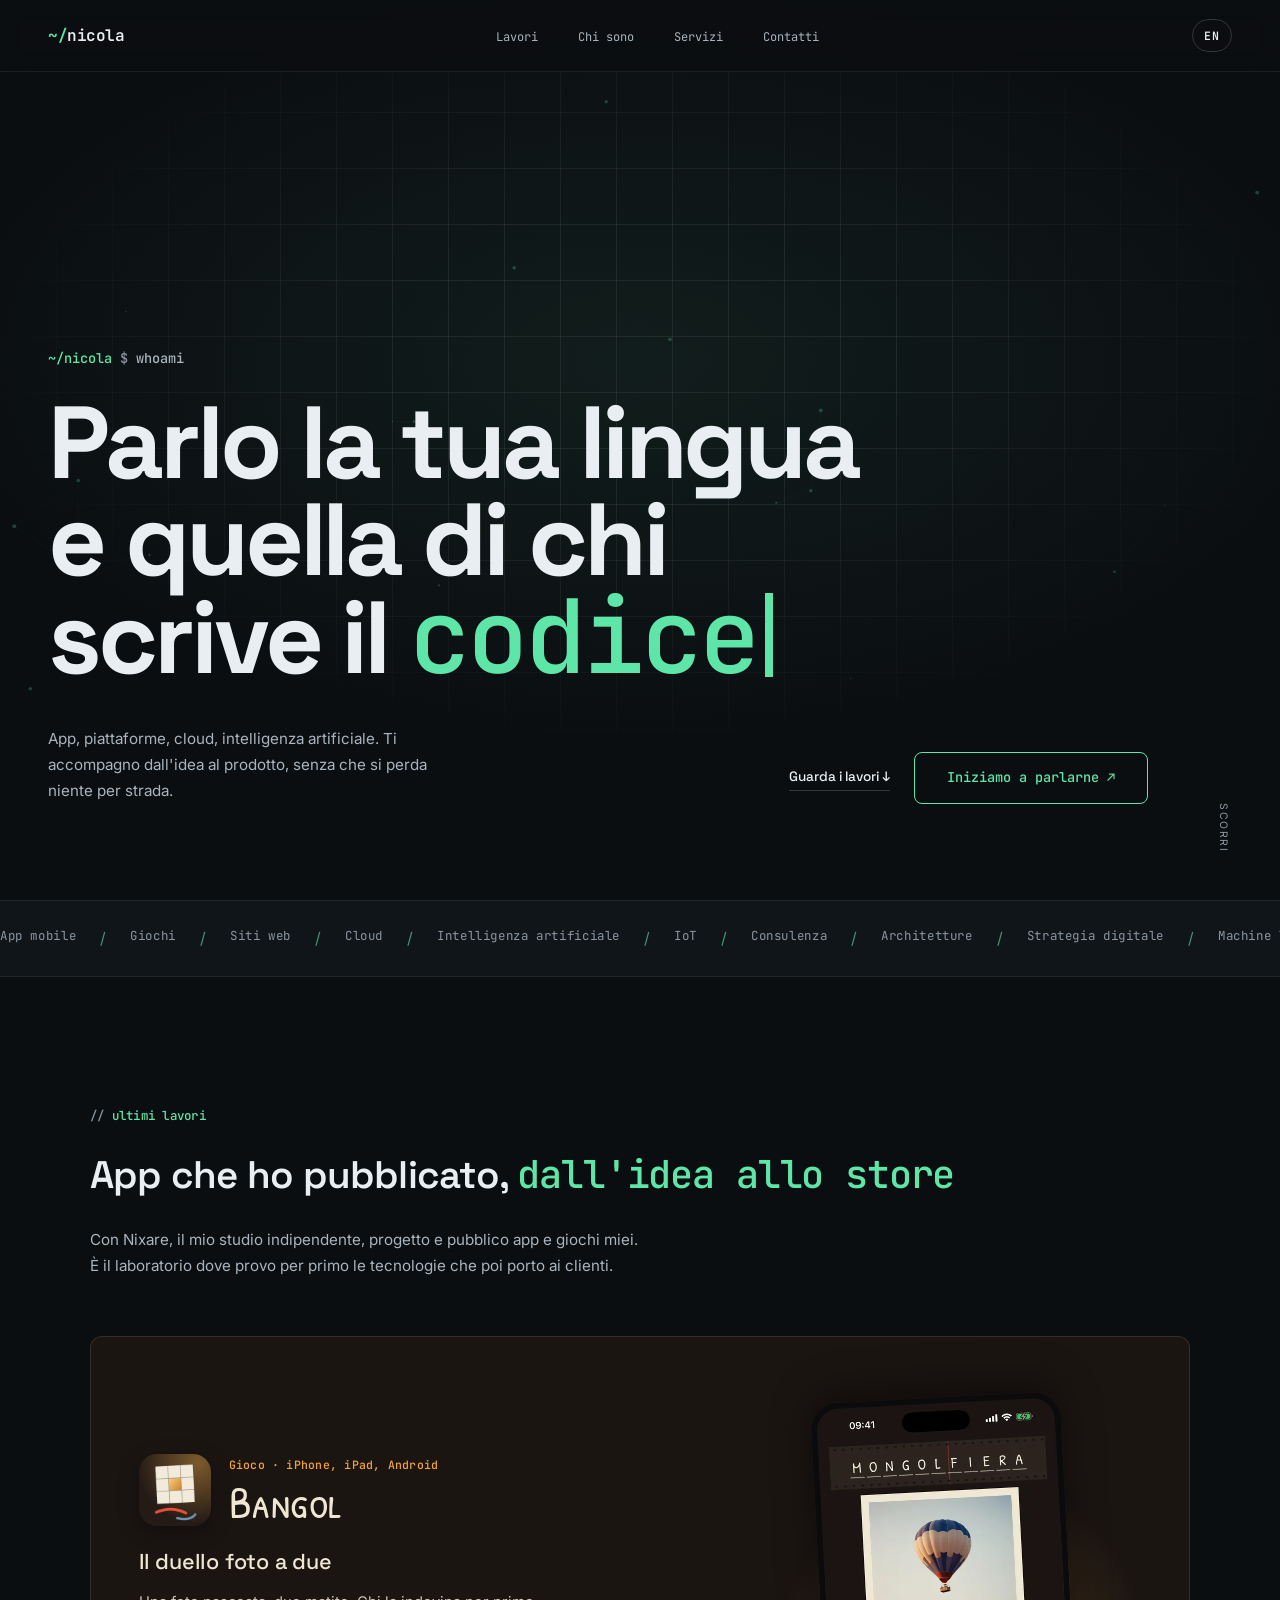
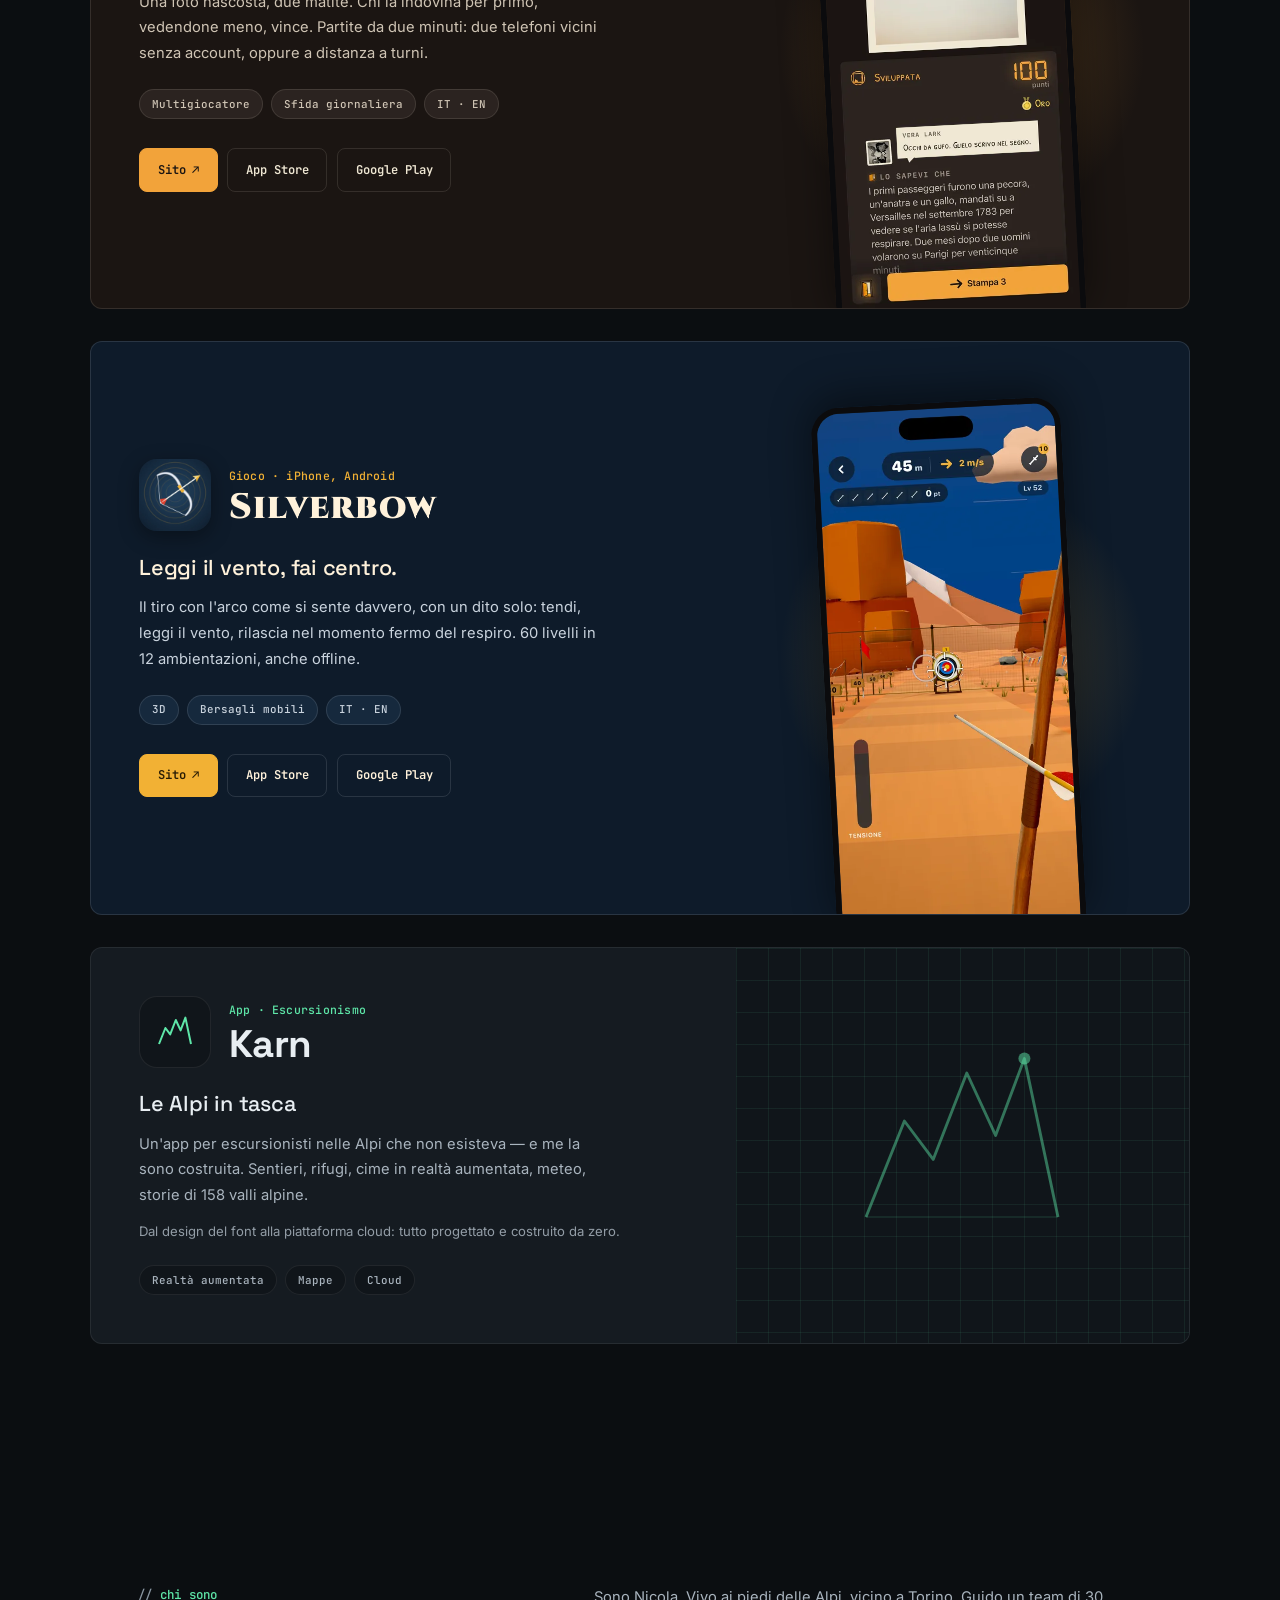
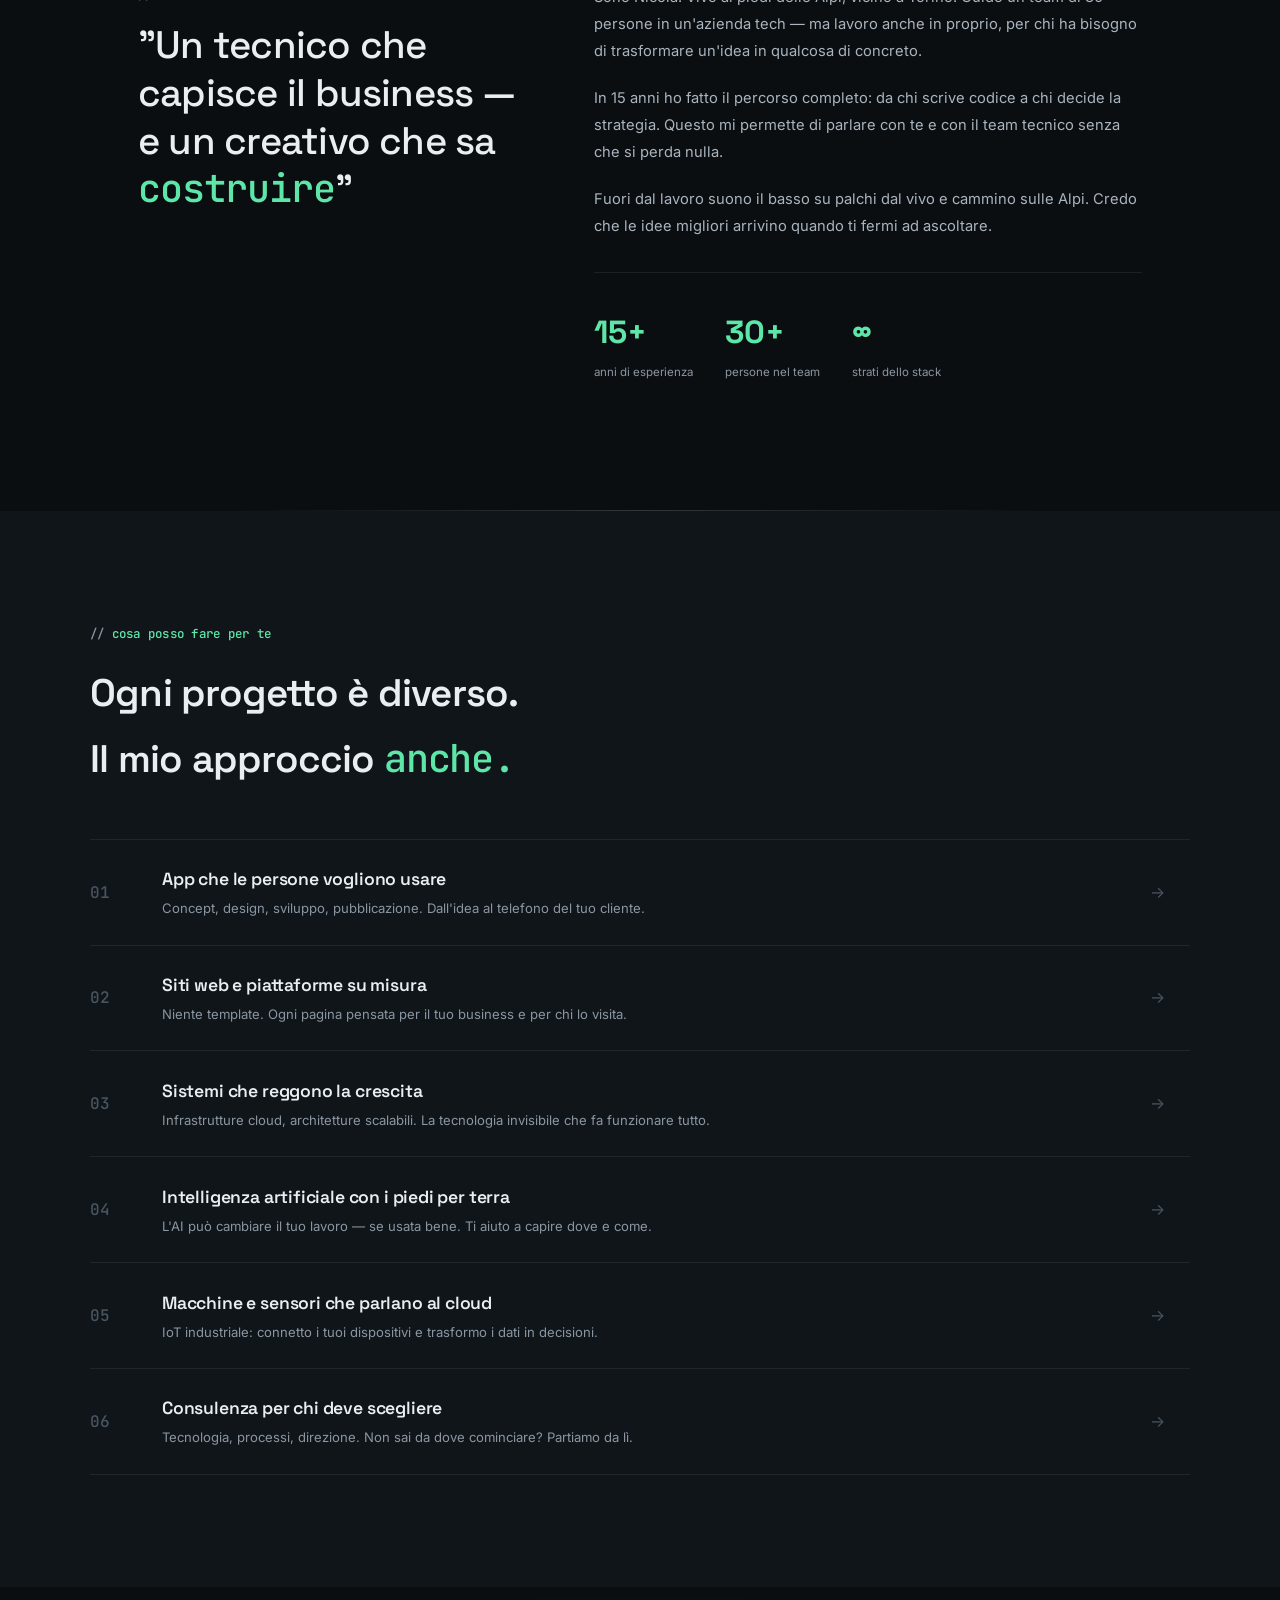
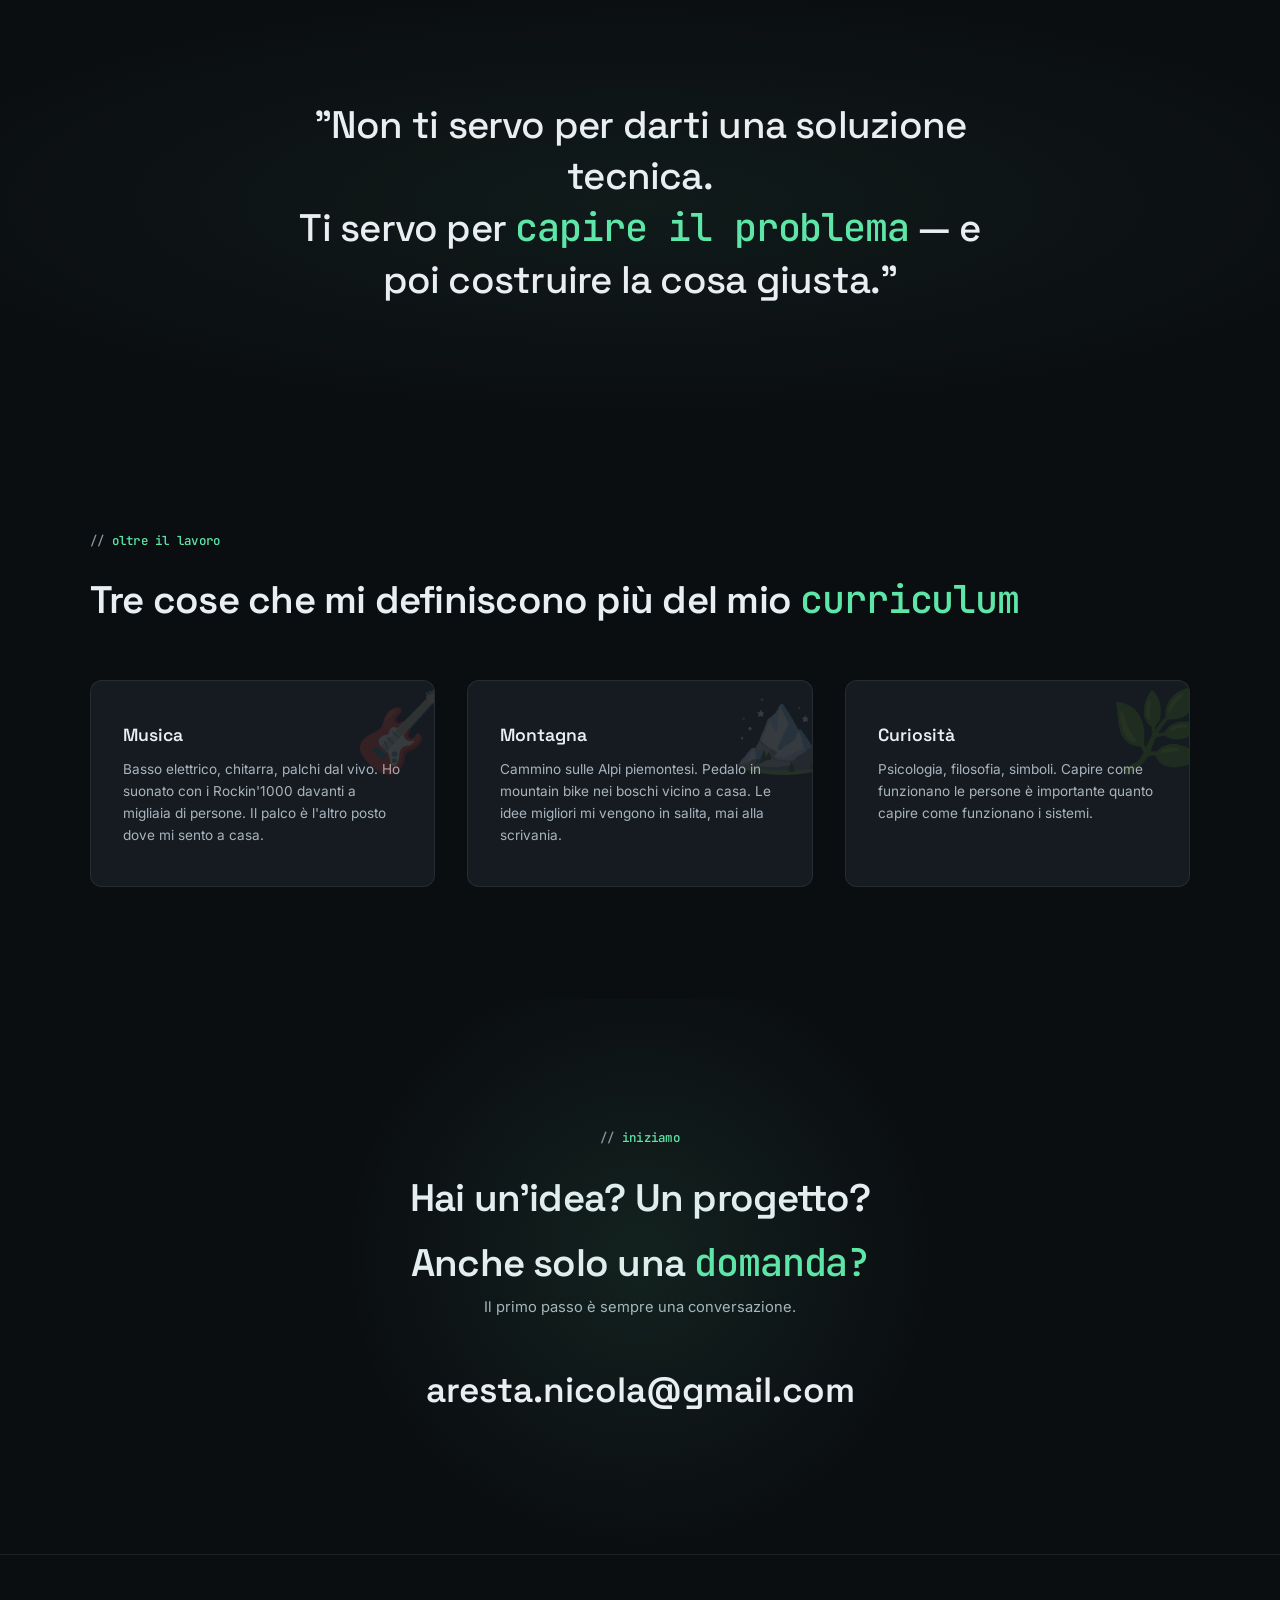
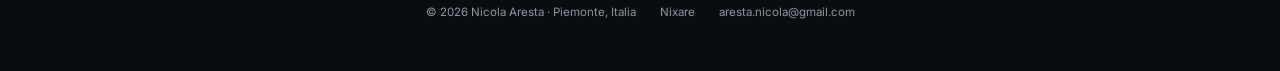
==== commit aaad9021: "Sito di Nicola Aresta: stile da sviluppatore Build di nicobass86/nicolaaresta-website con SITE_URL=h" ====
--- a/index.html
+++ b/index.html
@@ -1 +1 @@
-<!DOCTYPE html><html lang="it"><head><meta charset="UTF-8"><meta name="viewport" content="width=device-width, initial-scale=1.0"><meta name="generator" content="Astro v7.2.9"><title>Nicola Aresta — App, piattaforme e intelligenza artificiale</title><meta name="description" content="Parlo la tua lingua e quella di chi scrive il codice. App, piattaforme, cloud, AI e IoT: ti accompagno dall'idea al prodotto, senza perdere niente per strada."><link rel="canonical" href="https://nixare.github.io/"><link rel="alternate" hreflang="it" href="https://nixare.github.io/"><link rel="alternate" hreflang="en" href="https://nixare.github.io/en/"><link rel="alternate" hreflang="x-default" href="https://nixare.github.io/"><meta name="robots" content="index, follow"><meta name="author" content="Nicola Aresta"><meta name="theme-color" content="#F7F6F2"><meta name="color-scheme" content="light"><link rel="icon" type="image/svg+xml" href="/favicon.svg"><link rel="apple-touch-icon" href="/apple-touch-icon.png"><link rel="sitemap" href="/sitemap-index.xml"><meta property="og:type" content="website"><meta property="og:site_name" content="Nicola Aresta"><meta property="og:locale" content="it_IT"><meta property="og:locale:alternate" content="en_GB"><meta property="og:url" content="https://nixare.github.io/"><meta property="og:title" content="Nicola Aresta — App, piattaforme e intelligenza artificiale"><meta property="og:description" content="Parlo la tua lingua e quella di chi scrive il codice. App, piattaforme, cloud, AI e IoT: ti accompagno dall'idea al prodotto, senza perdere niente per strada."><meta property="og:image" content="https://nixare.github.io/og-image.png"><meta property="og:image:width" content="1200"><meta property="og:image:height" content="630"><meta property="og:image:alt" content="Nicola Aresta — Parlo la tua lingua e quella di chi scrive il codice"><meta name="twitter:card" content="summary_large_image"><meta name="twitter:title" content="Nicola Aresta — App, piattaforme e intelligenza artificiale"><meta name="twitter:description" content="Parlo la tua lingua e quella di chi scrive il codice. App, piattaforme, cloud, AI e IoT: ti accompagno dall'idea al prodotto, senza perdere niente per strada."><meta name="twitter:image" content="https://nixare.github.io/og-image.png"><link rel="preload" href="/fonts/Cinzel.woff2" as="font" type="font/woff2" crossorigin><link rel="preload" href="/fonts/PatrickHandSC-Regular.woff2" as="font" type="font/woff2" crossorigin><link rel="preconnect" href="https://fonts.googleapis.com"><link rel="preconnect" href="https://fonts.gstatic.com" crossorigin><link rel="stylesheet" href="https://fonts.googleapis.com/css2?family=Space+Grotesk:wght@400;500;600;700&family=Inter:wght@400;500&family=Instrument+Serif:ital@0;1&display=swap"><script type="application/ld+json">{"@context":"https://schema.org","@type":"Person","name":"Nicola Aresta","url":"https://nixare.github.io/","image":"https://nixare.github.io/og-image.png","email":"aresta.nicola@gmail.com","jobTitle":"Consulente tecnologico e sviluppatore","description":"Parlo la tua lingua e quella di chi scrive il codice. App, piattaforme, cloud, AI e IoT: ti accompagno dall'idea al prodotto, senza perdere niente per strada.","address":{"@type":"PostalAddress","addressRegion":"Piemonte","addressCountry":"IT"},"knowsAbout":["Sviluppo app mobile","Giochi per smartphone","Piattaforme web","Architetture cloud","Intelligenza artificiale","IoT industriale","Consulenza tecnologica"]}</script><link rel="stylesheet" href="/_astro/ScrollReveal.Db0QPwil.css"></head><body><a href="#contenuto" class="skip-link">Vai al contenuto</a><nav class="nav" id="site-nav" data-open-label="Apri il menu" data-close-label="Chiudi il menu" data-astro-cid-wpvy4v7s><div class="nav-bar" data-astro-cid-wpvy4v7s><a href="#top" class="nav-name font-display" data-astro-cid-wpvy4v7s>Nicola</a><ul class="nav-links" data-astro-cid-wpvy4v7s><li data-astro-cid-wpvy4v7s><a href="#lavori" data-astro-cid-wpvy4v7s>Lavori</a></li><li data-astro-cid-wpvy4v7s><a href="#chi-sono" data-astro-cid-wpvy4v7s>Chi sono</a></li><li data-astro-cid-wpvy4v7s><a href="#servizi" data-astro-cid-wpvy4v7s>Servizi</a></li><li data-astro-cid-wpvy4v7s><a href="#contatti" data-astro-cid-wpvy4v7s>Contatti</a></li></ul><div class="nav-right" data-astro-cid-wpvy4v7s><a href="/en/" hreflang="en" lang="en" class="nav-lang font-display" aria-label="English" data-astro-cid-wpvy4v7s>EN</a><button type="button" class="nav-toggle" id="nav-toggle" aria-expanded="false" aria-controls="nav-menu" aria-label="Apri il menu" data-astro-cid-wpvy4v7s><span class="bar" data-astro-cid-wpvy4v7s></span><span class="bar" data-astro-cid-wpvy4v7s></span></button></div></div><div class="nav-menu" id="nav-menu" hidden data-astro-cid-wpvy4v7s><ul data-astro-cid-wpvy4v7s><li data-astro-cid-wpvy4v7s><a href="#lavori" data-astro-cid-wpvy4v7s>Lavori</a></li><li data-astro-cid-wpvy4v7s><a href="#chi-sono" data-astro-cid-wpvy4v7s>Chi sono</a></li><li data-astro-cid-wpvy4v7s><a href="#servizi" data-astro-cid-wpvy4v7s>Servizi</a></li><li data-astro-cid-wpvy4v7s><a href="#contatti" data-astro-cid-wpvy4v7s>Contatti</a></li></ul><a href="mailto:aresta.nicola@gmail.com" class="nav-menu-mail font-display" data-astro-cid-wpvy4v7s>aresta.nicola@gmail.com</a></div></nav><script type="module">var e=document.getElementById(`site-nav`),t=document.getElementById(`nav-toggle`),n=document.getElementById(`nav-menu`);function r(r){e.classList.toggle(`open`,r),t.setAttribute(`aria-expanded`,String(r)),t.setAttribute(`aria-label`,(r?e.dataset.closeLabel:e.dataset.openLabel)??``),document.body.style.overflow=r?`hidden`:``,r?n.hidden=!1:window.setTimeout(()=>{e.classList.contains(`open`)||(n.hidden=!0)},300)}t.addEventListener(`click`,()=>{r(t.getAttribute(`aria-expanded`)!==`true`)}),n.addEventListener(`click`,e=>{e.target.closest(`a`)&&r(!1)}),document.addEventListener(`keydown`,n=>{n.key===`Escape`&&e.classList.contains(`open`)&&(r(!1),t.focus())}),window.matchMedia(`(min-width: 901px)`).addEventListener(`change`,t=>{t.matches&&e.classList.contains(`open`)&&r(!1)});</script><main id="contenuto"><section class="hero" id="top" data-astro-cid-ge2uvauf><canvas id="heroCanvas" aria-hidden="true" data-astro-cid-ge2uvauf></canvas><div class="hero-bg" data-astro-cid-ge2uvauf></div><div class="hero-inner" data-astro-cid-ge2uvauf><h1 class="hero-title font-display" data-astro-cid-ge2uvauf>Parlo la tua lingua<br data-astro-cid-ge2uvauf>e quella di chi<br data-astro-cid-ge2uvauf>scrive il <em class="font-serif accent" data-astro-cid-ge2uvauf>codice</em></h1><div class="hero-bottom hero-bottom-flex" data-astro-cid-ge2uvauf><p class="hero-desc" data-astro-cid-ge2uvauf>App, piattaforme, cloud, intelligenza artificiale. Ti accompagno dall&#39;idea al prodotto, senza che si perda niente per strada.</p><div class="hero-actions" data-astro-cid-ge2uvauf><a href="#lavori" class="hero-link font-display" data-astro-cid-ge2uvauf>Guarda i lavori ↓</a><a href="#contatti" class="hero-cta font-display" data-astro-cid-ge2uvauf>Iniziamo a parlarne ↗</a></div></div></div><div class="hero-scroll hide-mobile" aria-hidden="true" data-astro-cid-ge2uvauf>scorri</div></section><script type="module">var e=document.getElementById(`heroCanvas`),t=document.querySelector(`.hero`);if(e&&t){let n=e.getContext(`2d`),r=window.matchMedia(`(prefers-reduced-motion: reduce)`),i=0,a=0,o=0,s=!0,c=[];function l(){return{x:Math.random()*i,y:Math.random()*a,vx:(Math.random()-.5)*.08,vy:(Math.random()-.5)*.08,r:Math.random()*1.5+.5}}function u(){let t=Math.min(devicePixelRatio||1,2),r=i,o=a;if(i=e.offsetWidth,a=e.offsetHeight,e.width=Math.round(i*t),e.height=Math.round(a*t),n.setTransform(t,0,0,t,0,0),!c.length)c=Array.from({length:20},l);else if(r&&o){let e=i/r,t=a/o;c.forEach(n=>{n.x*=e,n.y*=t})}}function d(){n.clearRect(0,0,i,a);for(let e of c)e.x+=e.vx,e.y+=e.vy,e.x<0&&(e.x=i),e.x>i&&(e.x=0),e.y<0&&(e.y=a),e.y>a&&(e.y=0),n.beginPath(),n.arc(e.x,e.y,e.r,0,Math.PI*2),n.fillStyle=`rgba(124,93,32,0.30)`,n.fill();for(let e=0;e<c.length;e++)for(let t=e+1;t<c.length;t++){let r=c[e].x-c[t].x,i=c[e].y-c[t].y,a=Math.hypot(r,i);a<180&&(n.beginPath(),n.strokeStyle=`rgba(124,93,32,${.07*(1-a/180)})`,n.lineWidth=.5,n.moveTo(c[e].x,c[e].y),n.lineTo(c[t].x,c[t].y),n.stroke())}}function f(){d(),o=requestAnimationFrame(f)}function p(){o||r.matches||(o=requestAnimationFrame(f))}function m(){o&&=(cancelAnimationFrame(o),0)}function h(){s&&!document.hidden&&!r.matches?p():m()}u(),d(),window.addEventListener(`resize`,()=>{u(),o||d()}),document.addEventListener(`visibilitychange`,h),r.addEventListener(`change`,h),new IntersectionObserver(([e])=>{s=e.isIntersecting,h()}).observe(t),h()}</script><div class="marquee" aria-hidden="true" data-astro-cid-543bmuqs><div class="marquee-track" data-astro-cid-543bmuqs><span class="marquee-item" data-astro-cid-543bmuqs>App mobile</span><span class="marquee-dot" data-astro-cid-543bmuqs>·</span><span class="marquee-item" data-astro-cid-543bmuqs>Giochi</span><span class="marquee-dot" data-astro-cid-543bmuqs>·</span><span class="marquee-item" data-astro-cid-543bmuqs>Siti web</span><span class="marquee-dot" data-astro-cid-543bmuqs>·</span><span class="marquee-item" data-astro-cid-543bmuqs>Cloud</span><span class="marquee-dot" data-astro-cid-543bmuqs>·</span><span class="marquee-item" data-astro-cid-543bmuqs>Intelligenza artificiale</span><span class="marquee-dot" data-astro-cid-543bmuqs>·</span><span class="marquee-item" data-astro-cid-543bmuqs>IoT</span><span class="marquee-dot" data-astro-cid-543bmuqs>·</span><span class="marquee-item" data-astro-cid-543bmuqs>Consulenza</span><span class="marquee-dot" data-astro-cid-543bmuqs>·</span><span class="marquee-item" data-astro-cid-543bmuqs>Architetture</span><span class="marquee-dot" data-astro-cid-543bmuqs>·</span><span class="marquee-item" data-astro-cid-543bmuqs>Strategia digitale</span><span class="marquee-dot" data-astro-cid-543bmuqs>·</span><span class="marquee-item" data-astro-cid-543bmuqs>Machine learning</span><span class="marquee-dot" data-astro-cid-543bmuqs>·</span><span class="marquee-item" data-astro-cid-543bmuqs>App mobile</span><span class="marquee-dot" data-astro-cid-543bmuqs>·</span><span class="marquee-item" data-astro-cid-543bmuqs>Giochi</span><span class="marquee-dot" data-astro-cid-543bmuqs>·</span><span class="marquee-item" data-astro-cid-543bmuqs>Siti web</span><span class="marquee-dot" data-astro-cid-543bmuqs>·</span><span class="marquee-item" data-astro-cid-543bmuqs>Cloud</span><span class="marquee-dot" data-astro-cid-543bmuqs>·</span><span class="marquee-item" data-astro-cid-543bmuqs>Intelligenza artificiale</span><span class="marquee-dot" data-astro-cid-543bmuqs>·</span><span class="marquee-item" data-astro-cid-543bmuqs>IoT</span><span class="marquee-dot" data-astro-cid-543bmuqs>·</span><span class="marquee-item" data-astro-cid-543bmuqs>Consulenza</span><span class="marquee-dot" data-astro-cid-543bmuqs>·</span><span class="marquee-item" data-astro-cid-543bmuqs>Architetture</span><span class="marquee-dot" data-astro-cid-543bmuqs>·</span><span class="marquee-item" data-astro-cid-543bmuqs>Strategia digitale</span><span class="marquee-dot" data-astro-cid-543bmuqs>·</span><span class="marquee-item" data-astro-cid-543bmuqs>Machine learning</span><span class="marquee-dot" data-astro-cid-543bmuqs>·</span></div></div><section class="work pad-mobile" id="lavori" data-astro-cid-t3eiqlen><div class="work-header" data-astro-cid-t3eiqlen><div class="label reveal" data-astro-cid-t3eiqlen>Ultimi lavori</div><h2 class="sec-title reveal" data-astro-cid-t3eiqlen>App che ho pubblicato, <em class="font-serif accent" data-astro-cid-t3eiqlen>dall&#39;idea allo store</em></h2><p class="work-intro reveal" data-astro-cid-t3eiqlen>Con Nixare, il mio studio indipendente, progetto e pubblico app e giochi miei. È il laboratorio dove provo per primo le tecnologie che poi porto ai clienti.</p></div><div class="work-list" data-astro-cid-t3eiqlen><article class="app app-bangol reveal" aria-labelledby="app-bangol" data-astro-cid-t3eiqlen><div class="app-text" data-astro-cid-t3eiqlen><div class="app-head" data-astro-cid-t3eiqlen><img class="app-icon" src="/work/bangol/icon.webp" alt="" width="72" height="72" loading="lazy" decoding="async" data-astro-cid-t3eiqlen><div data-astro-cid-t3eiqlen><p class="app-kicker" data-astro-cid-t3eiqlen>Gioco · iPhone, iPad, Android</p><h3 class="app-name f-marker" id="app-bangol" data-astro-cid-t3eiqlen>Bangol</h3></div></div><p class="app-tagline" data-astro-cid-t3eiqlen>Il duello foto a due</p><p class="app-desc" data-astro-cid-t3eiqlen>Una foto nascosta, due matite. Chi la indovina per primo, vedendone meno, vince. Partite da due minuti: due telefoni vicini senza account, oppure a distanza a turni.</p><ul class="app-tags" data-astro-cid-t3eiqlen><li data-astro-cid-t3eiqlen>Multigiocatore</li><li data-astro-cid-t3eiqlen>Sfida giornaliera</li><li data-astro-cid-t3eiqlen>IT · EN</li></ul><div class="app-links" data-astro-cid-t3eiqlen><a class="btn btn-solid" href="https://nixare.github.io/bangol-site/" data-astro-cid-t3eiqlen>Sito <span aria-hidden="true" data-astro-cid-t3eiqlen>↗</span></a><a class="btn" href="https://apps.apple.com/app/id6811360804" rel="noopener" data-astro-cid-t3eiqlen>App Store</a><a class="btn" href="https://play.google.com/store/apps/details?id=com.nixare.bangol" rel="noopener" data-astro-cid-t3eiqlen>Google Play</a></div></div><div class="app-visual" data-astro-cid-t3eiqlen><div class="glow-disc" data-astro-cid-t3eiqlen></div><img class="phone" src="/work/bangol/shot-it.webp" alt="Schermata di Bangol" width="460" height="1000" loading="lazy" decoding="async" data-astro-cid-t3eiqlen></div></article><article class="app app-silverbow reveal" aria-labelledby="app-silverbow" data-astro-cid-t3eiqlen><div class="app-text" data-astro-cid-t3eiqlen><div class="app-head" data-astro-cid-t3eiqlen><img class="app-icon" src="/work/silverbow/icon.webp" alt="" width="72" height="72" loading="lazy" decoding="async" data-astro-cid-t3eiqlen><div data-astro-cid-t3eiqlen><p class="app-kicker" data-astro-cid-t3eiqlen>Gioco · iPhone, Android</p><h3 class="app-name f-cinzel" id="app-silverbow" data-astro-cid-t3eiqlen>Silverbow</h3></div></div><p class="app-tagline" data-astro-cid-t3eiqlen>Leggi il vento, fai centro.</p><p class="app-desc" data-astro-cid-t3eiqlen>Il tiro con l&#39;arco come si sente davvero, con un dito solo: tendi, leggi il vento, rilascia nel momento fermo del respiro. 60 livelli in 12 ambientazioni, anche offline.</p><ul class="app-tags" data-astro-cid-t3eiqlen><li data-astro-cid-t3eiqlen>3D</li><li data-astro-cid-t3eiqlen>Bersagli mobili</li><li data-astro-cid-t3eiqlen>IT · EN</li></ul><div class="app-links" data-astro-cid-t3eiqlen><a class="btn btn-solid" href="https://nixare.github.io/silverbow-site/" data-astro-cid-t3eiqlen>Sito <span aria-hidden="true" data-astro-cid-t3eiqlen>↗</span></a><a class="btn" href="https://apps.apple.com/app/id6830253870" rel="noopener" data-astro-cid-t3eiqlen>App Store</a><a class="btn" href="https://play.google.com/store/apps/details?id=com.nixare.silverbow" rel="noopener" data-astro-cid-t3eiqlen>Google Play</a></div></div><div class="app-visual" data-astro-cid-t3eiqlen><div class="glow-disc" data-astro-cid-t3eiqlen></div><img class="phone" src="/work/silverbow/shot-it.webp" alt="Schermata di Silverbow" width="460" height="1000" loading="lazy" decoding="async" data-astro-cid-t3eiqlen></div></article><article class="app app-karn reveal" aria-labelledby="app-karn" data-astro-cid-t3eiqlen><div class="app-text" data-astro-cid-t3eiqlen><div class="app-head" data-astro-cid-t3eiqlen><div class="karn-mark" aria-hidden="true" data-astro-cid-t3eiqlen><svg width="40" height="40" viewBox="0 0 100 100" fill="none" data-astro-cid-t3eiqlen><path d="M10 80 L26 40 L38 56 L52 20 L64 46 L76 14 L90 80" stroke="currentColor" stroke-width="5" stroke-linejoin="round" data-astro-cid-t3eiqlen></path></svg></div><div data-astro-cid-t3eiqlen><p class="app-kicker" data-astro-cid-t3eiqlen>App · Escursionismo</p><h3 class="app-name font-display" id="app-karn" data-astro-cid-t3eiqlen>Karn</h3></div></div><p class="app-tagline" data-astro-cid-t3eiqlen>Le Alpi in tasca</p><p class="app-desc" data-astro-cid-t3eiqlen>Un&#39;app per escursionisti nelle Alpi che non esisteva — e me la sono costruita. Sentieri, rifugi, cime in realtà aumentata, meteo, storie di 158 valli alpine.</p><p class="app-sub" data-astro-cid-t3eiqlen>Dal design del font alla piattaforma cloud: tutto progettato e costruito da zero.</p><ul class="app-tags" data-astro-cid-t3eiqlen><li data-astro-cid-t3eiqlen>Realtà aumentata</li><li data-astro-cid-t3eiqlen>Mappe</li><li data-astro-cid-t3eiqlen>Cloud</li></ul></div><div class="app-visual karn-visual" aria-hidden="true" data-astro-cid-t3eiqlen><div class="karn-grid" data-astro-cid-t3eiqlen></div><svg viewBox="0 0 100 100" fill="none" class="karn-ridge" data-astro-cid-t3eiqlen><path d="M10 80 L26 40 L38 56 L52 20 L64 46 L76 14 L90 80" stroke="var(--accent)" stroke-width="1.2" fill="none" opacity="0.45" stroke-linejoin="round" data-astro-cid-t3eiqlen></path><circle cx="76" cy="14" r="2.5" fill="var(--accent)" opacity="0.5" data-astro-cid-t3eiqlen></circle><line x1="10" y1="80" x2="90" y2="80" stroke="var(--accent)" stroke-width="0.5" opacity="0.2" data-astro-cid-t3eiqlen></line></svg></div></article></div></section><section class="about grid-collapse pad-mobile" id="chi-sono" data-astro-cid-oxgmilyn><div class="about-left reveal-left" data-astro-cid-oxgmilyn><div class="label" data-astro-cid-oxgmilyn>Chi sono</div><p class="big-quote font-serif" data-astro-cid-oxgmilyn>&quot;Un tecnico che capisce il business — e un creativo che sa <em class="accent" data-astro-cid-oxgmilyn>costruire</em>&quot;</p></div><div class="about-right reveal-right" data-astro-cid-oxgmilyn><p data-astro-cid-oxgmilyn>Sono Nicola. Vivo ai piedi delle Alpi, vicino a Torino. Guido un team di 30 persone in un&#39;azienda tech — ma lavoro anche in proprio, per chi ha bisogno di trasformare un&#39;idea in qualcosa di concreto.</p><p data-astro-cid-oxgmilyn>In 15 anni ho fatto il percorso completo: da chi scrive codice a chi decide la strategia. Questo mi permette di parlare con te e con il team tecnico senza che si perda nulla.</p><p data-astro-cid-oxgmilyn>Fuori dal lavoro suono il basso su palchi dal vivo e cammino sulle Alpi. Credo che le idee migliori arrivino quando ti fermi ad ascoltare.</p><div class="about-nums" data-astro-cid-oxgmilyn><div class="n-item" data-astro-cid-oxgmilyn><div class="n font-display" data-count="15" data-astro-cid-oxgmilyn>15+</div><div class="nl" data-astro-cid-oxgmilyn>anni di esperienza</div></div><div class="n-item" data-astro-cid-oxgmilyn><div class="n font-display" data-count="30" data-astro-cid-oxgmilyn>30+</div><div class="nl" data-astro-cid-oxgmilyn>persone nel team</div></div><div class="n-item" data-astro-cid-oxgmilyn><div class="n font-display" data-astro-cid-oxgmilyn>∞</div><div class="nl" data-astro-cid-oxgmilyn>strati dello stack</div></div></div></div></section><script type="module">var e=new IntersectionObserver(t=>{t.forEach(t=>{if(t.isIntersecting){let n=t.target,r=parseInt(n.dataset.count||`0`),i=0,a=()=>{if(i+=Math.ceil(r/25),i>=r){n.textContent=r+`+`;return}n.textContent=String(i),requestAnimationFrame(a)};a(),e.unobserve(n)}})},{threshold:.5});document.querySelectorAll(`[data-count]`).forEach(t=>e.observe(t));</script><div class="divider"></div><section class="services pad-mobile" id="servizi" data-astro-cid-lesv7jgp><div class="svc-header" data-astro-cid-lesv7jgp><div class="label reveal" data-astro-cid-lesv7jgp>Cosa posso fare per te</div><h2 class="sec-title reveal" data-astro-cid-lesv7jgp>Ogni progetto è diverso.<br data-astro-cid-lesv7jgp>Il mio approccio <em class="font-serif accent" data-astro-cid-lesv7jgp>anche.</em></h2></div><div class="svc-wrap" data-astro-cid-lesv7jgp><div class="svc-item reveal" data-astro-cid-lesv7jgp><span class="svc-n font-serif" aria-hidden="true" data-astro-cid-lesv7jgp>1</span><div class="svc-body" data-astro-cid-lesv7jgp><h3 class="font-display" data-astro-cid-lesv7jgp>App che le persone vogliono usare</h3><p data-astro-cid-lesv7jgp>Concept, design, sviluppo, pubblicazione. Dall&#39;idea al telefono del tuo cliente.</p></div><span class="svc-arrow" aria-hidden="true" data-astro-cid-lesv7jgp>→</span></div><div class="svc-item reveal" data-astro-cid-lesv7jgp><span class="svc-n font-serif" aria-hidden="true" data-astro-cid-lesv7jgp>2</span><div class="svc-body" data-astro-cid-lesv7jgp><h3 class="font-display" data-astro-cid-lesv7jgp>Siti web e piattaforme su misura</h3><p data-astro-cid-lesv7jgp>Niente template. Ogni pagina pensata per il tuo business e per chi lo visita.</p></div><span class="svc-arrow" aria-hidden="true" data-astro-cid-lesv7jgp>→</span></div><div class="svc-item reveal" data-astro-cid-lesv7jgp><span class="svc-n font-serif" aria-hidden="true" data-astro-cid-lesv7jgp>3</span><div class="svc-body" data-astro-cid-lesv7jgp><h3 class="font-display" data-astro-cid-lesv7jgp>Sistemi che reggono la crescita</h3><p data-astro-cid-lesv7jgp>Infrastrutture cloud, architetture scalabili. La tecnologia invisibile che fa funzionare tutto.</p></div><span class="svc-arrow" aria-hidden="true" data-astro-cid-lesv7jgp>→</span></div><div class="svc-item reveal" data-astro-cid-lesv7jgp><span class="svc-n font-serif" aria-hidden="true" data-astro-cid-lesv7jgp>4</span><div class="svc-body" data-astro-cid-lesv7jgp><h3 class="font-display" data-astro-cid-lesv7jgp>Intelligenza artificiale con i piedi per terra</h3><p data-astro-cid-lesv7jgp>L&#39;AI può cambiare il tuo lavoro — se usata bene. Ti aiuto a capire dove e come.</p></div><span class="svc-arrow" aria-hidden="true" data-astro-cid-lesv7jgp>→</span></div><div class="svc-item reveal" data-astro-cid-lesv7jgp><span class="svc-n font-serif" aria-hidden="true" data-astro-cid-lesv7jgp>5</span><div class="svc-body" data-astro-cid-lesv7jgp><h3 class="font-display" data-astro-cid-lesv7jgp>Macchine e sensori che parlano al cloud</h3><p data-astro-cid-lesv7jgp>IoT industriale: connetto i tuoi dispositivi e trasformo i dati in decisioni.</p></div><span class="svc-arrow" aria-hidden="true" data-astro-cid-lesv7jgp>→</span></div><div class="svc-item reveal" data-astro-cid-lesv7jgp><span class="svc-n font-serif" aria-hidden="true" data-astro-cid-lesv7jgp>6</span><div class="svc-body" data-astro-cid-lesv7jgp><h3 class="font-display" data-astro-cid-lesv7jgp>Consulenza per chi deve scegliere</h3><p data-astro-cid-lesv7jgp>Tecnologia, processi, direzione. Non sai da dove cominciare? Partiamo da lì.</p></div><span class="svc-arrow" aria-hidden="true" data-astro-cid-lesv7jgp>→</span></div></div></section><section class="statement" data-astro-cid-zx4qcpyt><div class="glow" data-astro-cid-zx4qcpyt></div><blockquote class="reveal font-serif" data-astro-cid-zx4qcpyt>&quot;Non ti servo per darti una soluzione tecnica.<br data-astro-cid-zx4qcpyt>Ti servo per <em class="accent" data-astro-cid-zx4qcpyt>capire il problema</em> — e poi costruire la cosa giusta.&quot;</blockquote></section><section class="persona pad-mobile" data-astro-cid-yfgg3kmp><div class="persona-header" data-astro-cid-yfgg3kmp><div class="label reveal" data-astro-cid-yfgg3kmp>Oltre il lavoro</div><h2 class="sec-title reveal" data-astro-cid-yfgg3kmp>Tre cose che mi definiscono più del mio <em class="font-serif accent" data-astro-cid-yfgg3kmp>curriculum</em></h2></div><div class="persona-row grid-collapse" data-astro-cid-yfgg3kmp><div class="p-card reveal" data-astro-cid-yfgg3kmp><div class="p-bg" aria-hidden="true" data-astro-cid-yfgg3kmp>🎸</div><h3 class="font-display" data-astro-cid-yfgg3kmp>Musica</h3><p data-astro-cid-yfgg3kmp>Basso elettrico, chitarra, palchi dal vivo. Ho suonato con i Rockin&#39;1000 davanti a migliaia di persone. Il palco è l&#39;altro posto dove mi sento a casa.</p></div><div class="p-card reveal" data-astro-cid-yfgg3kmp><div class="p-bg" aria-hidden="true" data-astro-cid-yfgg3kmp>🏔️</div><h3 class="font-display" data-astro-cid-yfgg3kmp>Montagna</h3><p data-astro-cid-yfgg3kmp>Cammino sulle Alpi piemontesi. Pedalo in mountain bike nei boschi vicino a casa. Le idee migliori mi vengono in salita, mai alla scrivania.</p></div><div class="p-card reveal" data-astro-cid-yfgg3kmp><div class="p-bg" aria-hidden="true" data-astro-cid-yfgg3kmp>🌿</div><h3 class="font-display" data-astro-cid-yfgg3kmp>Curiosità</h3><p data-astro-cid-yfgg3kmp>Psicologia, filosofia, simboli. Capire come funzionano le persone è importante quanto capire come funzionano i sistemi.</p></div></div></section><section class="contact" id="contatti" data-astro-cid-he3spzz3><div class="glow" data-astro-cid-he3spzz3></div><div class="label reveal" data-astro-cid-he3spzz3>Iniziamo</div><h2 class="sec-title reveal" data-astro-cid-he3spzz3>Hai un&#39;idea? Un progetto?<br data-astro-cid-he3spzz3>Anche solo una <em class="font-serif accent" data-astro-cid-he3spzz3>domanda?</em></h2><p class="c-desc reveal" data-astro-cid-he3spzz3>Il primo passo è sempre una conversazione.</p><a href="mailto:aresta.nicola@gmail.com" class="contact-link reveal font-display" aria-label="Scrivimi a aresta.nicola@gmail.com" data-astro-cid-he3spzz3>aresta.nicola@gmail.com</a></section></main><footer data-astro-cid-jo6i4kqk><span data-astro-cid-jo6i4kqk>© 2026 Nicola Aresta · Piemonte, Italia</span><span data-astro-cid-jo6i4kqk>Nixare</span><a href="mailto:aresta.nicola@gmail.com" data-astro-cid-jo6i4kqk>aresta.nicola@gmail.com</a></footer><script type="module">var e=new IntersectionObserver(e=>{e.forEach(e=>{e.isIntersecting&&e.target.classList.add(`visible`)})},{threshold:.06,rootMargin:`0px 0px 60px 0px`});document.querySelectorAll(`.reveal, .reveal-left, .reveal-right`).forEach(t=>e.observe(t));</script></body></html>+<!DOCTYPE html><html lang="it"><head><meta charset="UTF-8"><meta name="viewport" content="width=device-width, initial-scale=1.0"><meta name="generator" content="Astro v7.2.9"><title>Nicola Aresta — App, piattaforme e intelligenza artificiale</title><meta name="description" content="Parlo la tua lingua e quella di chi scrive il codice. App, piattaforme, cloud, AI e IoT: ti accompagno dall'idea al prodotto, senza perdere niente per strada."><link rel="canonical" href="https://nixare.github.io/"><link rel="alternate" hreflang="it" href="https://nixare.github.io/"><link rel="alternate" hreflang="en" href="https://nixare.github.io/en/"><link rel="alternate" hreflang="x-default" href="https://nixare.github.io/"><meta name="robots" content="index, follow"><meta name="author" content="Nicola Aresta"><meta name="theme-color" content="#0B0E11"><meta name="color-scheme" content="dark"><link rel="icon" type="image/svg+xml" href="/favicon.svg"><link rel="apple-touch-icon" href="/apple-touch-icon.png"><link rel="sitemap" href="/sitemap-index.xml"><meta property="og:type" content="website"><meta property="og:site_name" content="Nicola Aresta"><meta property="og:locale" content="it_IT"><meta property="og:locale:alternate" content="en_GB"><meta property="og:url" content="https://nixare.github.io/"><meta property="og:title" content="Nicola Aresta — App, piattaforme e intelligenza artificiale"><meta property="og:description" content="Parlo la tua lingua e quella di chi scrive il codice. App, piattaforme, cloud, AI e IoT: ti accompagno dall'idea al prodotto, senza perdere niente per strada."><meta property="og:image" content="https://nixare.github.io/og-image.png"><meta property="og:image:width" content="1200"><meta property="og:image:height" content="630"><meta property="og:image:alt" content="Nicola Aresta — Parlo la tua lingua e quella di chi scrive il codice"><meta name="twitter:card" content="summary_large_image"><meta name="twitter:title" content="Nicola Aresta — App, piattaforme e intelligenza artificiale"><meta name="twitter:description" content="Parlo la tua lingua e quella di chi scrive il codice. App, piattaforme, cloud, AI e IoT: ti accompagno dall'idea al prodotto, senza perdere niente per strada."><meta name="twitter:image" content="https://nixare.github.io/og-image.png"><link rel="preload" href="/fonts/Cinzel.woff2" as="font" type="font/woff2" crossorigin><link rel="preload" href="/fonts/PatrickHandSC-Regular.woff2" as="font" type="font/woff2" crossorigin><link rel="preconnect" href="https://fonts.googleapis.com"><link rel="preconnect" href="https://fonts.gstatic.com" crossorigin><link rel="stylesheet" href="https://fonts.googleapis.com/css2?family=Space+Grotesk:wght@400;500;600;700&family=Inter:wght@400;500&family=JetBrains+Mono:wght@400;500;600&display=swap"><script type="application/ld+json">{"@context":"https://schema.org","@type":"Person","name":"Nicola Aresta","url":"https://nixare.github.io/","image":"https://nixare.github.io/og-image.png","email":"aresta.nicola@gmail.com","jobTitle":"Consulente tecnologico e sviluppatore","description":"Parlo la tua lingua e quella di chi scrive il codice. App, piattaforme, cloud, AI e IoT: ti accompagno dall'idea al prodotto, senza perdere niente per strada.","address":{"@type":"PostalAddress","addressRegion":"Piemonte","addressCountry":"IT"},"knowsAbout":["Sviluppo app mobile","Giochi per smartphone","Piattaforme web","Architetture cloud","Intelligenza artificiale","IoT industriale","Consulenza tecnologica"]}</script><link rel="stylesheet" href="/_astro/ScrollReveal.VqNdupdl.css"></head><body><a href="#contenuto" class="skip-link">Vai al contenuto</a><nav class="nav" id="site-nav" data-open-label="Apri il menu" data-close-label="Chiudi il menu" data-astro-cid-wpvy4v7s><div class="nav-bar" data-astro-cid-wpvy4v7s><a href="#top" class="nav-name font-mono" data-astro-cid-wpvy4v7s><span class="accent" data-astro-cid-wpvy4v7s>~/</span>nicola</a><ul class="nav-links" data-astro-cid-wpvy4v7s><li data-astro-cid-wpvy4v7s><a href="#lavori" data-astro-cid-wpvy4v7s>Lavori</a></li><li data-astro-cid-wpvy4v7s><a href="#chi-sono" data-astro-cid-wpvy4v7s>Chi sono</a></li><li data-astro-cid-wpvy4v7s><a href="#servizi" data-astro-cid-wpvy4v7s>Servizi</a></li><li data-astro-cid-wpvy4v7s><a href="#contatti" data-astro-cid-wpvy4v7s>Contatti</a></li></ul><div class="nav-right" data-astro-cid-wpvy4v7s><a href="/en/" hreflang="en" lang="en" class="nav-lang" aria-label="English" data-astro-cid-wpvy4v7s>EN</a><button type="button" class="nav-toggle" id="nav-toggle" aria-expanded="false" aria-controls="nav-menu" aria-label="Apri il menu" data-astro-cid-wpvy4v7s><span class="bar" data-astro-cid-wpvy4v7s></span><span class="bar" data-astro-cid-wpvy4v7s></span></button></div></div><div class="nav-menu" id="nav-menu" hidden data-astro-cid-wpvy4v7s><ul data-astro-cid-wpvy4v7s><li data-astro-cid-wpvy4v7s><a href="#lavori" data-astro-cid-wpvy4v7s>Lavori</a></li><li data-astro-cid-wpvy4v7s><a href="#chi-sono" data-astro-cid-wpvy4v7s>Chi sono</a></li><li data-astro-cid-wpvy4v7s><a href="#servizi" data-astro-cid-wpvy4v7s>Servizi</a></li><li data-astro-cid-wpvy4v7s><a href="#contatti" data-astro-cid-wpvy4v7s>Contatti</a></li></ul><a href="mailto:aresta.nicola@gmail.com" class="nav-menu-mail font-display" data-astro-cid-wpvy4v7s>aresta.nicola@gmail.com</a></div></nav><script type="module">var e=document.getElementById(`site-nav`),t=document.getElementById(`nav-toggle`),n=document.getElementById(`nav-menu`);function r(r){e.classList.toggle(`open`,r),t.setAttribute(`aria-expanded`,String(r)),t.setAttribute(`aria-label`,(r?e.dataset.closeLabel:e.dataset.openLabel)??``),document.body.style.overflow=r?`hidden`:``,r?n.hidden=!1:window.setTimeout(()=>{e.classList.contains(`open`)||(n.hidden=!0)},300)}t.addEventListener(`click`,()=>{r(t.getAttribute(`aria-expanded`)!==`true`)}),n.addEventListener(`click`,e=>{e.target.closest(`a`)&&r(!1)}),document.addEventListener(`keydown`,n=>{n.key===`Escape`&&e.classList.contains(`open`)&&(r(!1),t.focus())}),window.matchMedia(`(min-width: 901px)`).addEventListener(`change`,t=>{t.matches&&e.classList.contains(`open`)&&r(!1)});</script><main id="contenuto"><section class="hero" id="top" data-astro-cid-ge2uvauf><canvas id="heroCanvas" aria-hidden="true" data-astro-cid-ge2uvauf></canvas><div class="hero-bg" data-astro-cid-ge2uvauf></div><div class="hero-grid" aria-hidden="true" data-astro-cid-ge2uvauf></div><div class="hero-inner" data-astro-cid-ge2uvauf><p class="hero-prompt font-mono" aria-hidden="true" data-astro-cid-ge2uvauf><span class="accent" data-astro-cid-ge2uvauf>~/nicola</span> <span class="dim" data-astro-cid-ge2uvauf>$</span> whoami</p><h1 class="hero-title font-display" data-astro-cid-ge2uvauf>Parlo la tua lingua<br data-astro-cid-ge2uvauf>e quella di chi<br data-astro-cid-ge2uvauf>scrive il <em class="font-mono accent" data-astro-cid-ge2uvauf>codice</em><span class="cursor" aria-hidden="true" data-astro-cid-ge2uvauf></span></h1><div class="hero-bottom hero-bottom-flex" data-astro-cid-ge2uvauf><p class="hero-desc" data-astro-cid-ge2uvauf>App, piattaforme, cloud, intelligenza artificiale. Ti accompagno dall&#39;idea al prodotto, senza che si perda niente per strada.</p><div class="hero-actions" data-astro-cid-ge2uvauf><a href="#lavori" class="hero-link font-display" data-astro-cid-ge2uvauf>Guarda i lavori ↓</a><a href="#contatti" class="hero-cta font-display" data-astro-cid-ge2uvauf>Iniziamo a parlarne ↗</a></div></div></div><div class="hero-scroll hide-mobile" aria-hidden="true" data-astro-cid-ge2uvauf>scorri</div></section><script type="module">var e=document.getElementById(`heroCanvas`),t=document.querySelector(`.hero`);if(e&&t){let n=e.getContext(`2d`),r=window.matchMedia(`(prefers-reduced-motion: reduce)`),i=0,a=0,o=0,s=!0,c=[];function l(){return{x:Math.random()*i,y:Math.random()*a,vx:(Math.random()-.5)*.08,vy:(Math.random()-.5)*.08,r:Math.random()*1.5+.5}}function u(){let t=Math.min(devicePixelRatio||1,2),r=i,o=a;if(i=e.offsetWidth,a=e.offsetHeight,e.width=Math.round(i*t),e.height=Math.round(a*t),n.setTransform(t,0,0,t,0,0),!c.length)c=Array.from({length:20},l);else if(r&&o){let e=i/r,t=a/o;c.forEach(n=>{n.x*=e,n.y*=t})}}function d(){n.clearRect(0,0,i,a);for(let e of c)e.x+=e.vx,e.y+=e.vy,e.x<0&&(e.x=i),e.x>i&&(e.x=0),e.y<0&&(e.y=a),e.y>a&&(e.y=0),n.beginPath(),n.arc(e.x,e.y,e.r,0,Math.PI*2),n.fillStyle=`rgba(94,230,168,0.35)`,n.fill();for(let e=0;e<c.length;e++)for(let t=e+1;t<c.length;t++){let r=c[e].x-c[t].x,i=c[e].y-c[t].y,a=Math.hypot(r,i);a<180&&(n.beginPath(),n.strokeStyle=`rgba(94,230,168,${.12*(1-a/180)})`,n.lineWidth=.5,n.moveTo(c[e].x,c[e].y),n.lineTo(c[t].x,c[t].y),n.stroke())}}function f(){d(),o=requestAnimationFrame(f)}function p(){o||r.matches||(o=requestAnimationFrame(f))}function m(){o&&=(cancelAnimationFrame(o),0)}function h(){s&&!document.hidden&&!r.matches?p():m()}u(),d(),window.addEventListener(`resize`,()=>{u(),o||d()}),document.addEventListener(`visibilitychange`,h),r.addEventListener(`change`,h),new IntersectionObserver(([e])=>{s=e.isIntersecting,h()}).observe(t),h()}</script><div class="marquee" aria-hidden="true" data-astro-cid-543bmuqs><div class="marquee-track" data-astro-cid-543bmuqs><span class="marquee-item" data-astro-cid-543bmuqs>App mobile</span><span class="marquee-dot" data-astro-cid-543bmuqs>/</span><span class="marquee-item" data-astro-cid-543bmuqs>Giochi</span><span class="marquee-dot" data-astro-cid-543bmuqs>/</span><span class="marquee-item" data-astro-cid-543bmuqs>Siti web</span><span class="marquee-dot" data-astro-cid-543bmuqs>/</span><span class="marquee-item" data-astro-cid-543bmuqs>Cloud</span><span class="marquee-dot" data-astro-cid-543bmuqs>/</span><span class="marquee-item" data-astro-cid-543bmuqs>Intelligenza artificiale</span><span class="marquee-dot" data-astro-cid-543bmuqs>/</span><span class="marquee-item" data-astro-cid-543bmuqs>IoT</span><span class="marquee-dot" data-astro-cid-543bmuqs>/</span><span class="marquee-item" data-astro-cid-543bmuqs>Consulenza</span><span class="marquee-dot" data-astro-cid-543bmuqs>/</span><span class="marquee-item" data-astro-cid-543bmuqs>Architetture</span><span class="marquee-dot" data-astro-cid-543bmuqs>/</span><span class="marquee-item" data-astro-cid-543bmuqs>Strategia digitale</span><span class="marquee-dot" data-astro-cid-543bmuqs>/</span><span class="marquee-item" data-astro-cid-543bmuqs>Machine learning</span><span class="marquee-dot" data-astro-cid-543bmuqs>/</span><span class="marquee-item" data-astro-cid-543bmuqs>App mobile</span><span class="marquee-dot" data-astro-cid-543bmuqs>/</span><span class="marquee-item" data-astro-cid-543bmuqs>Giochi</span><span class="marquee-dot" data-astro-cid-543bmuqs>/</span><span class="marquee-item" data-astro-cid-543bmuqs>Siti web</span><span class="marquee-dot" data-astro-cid-543bmuqs>/</span><span class="marquee-item" data-astro-cid-543bmuqs>Cloud</span><span class="marquee-dot" data-astro-cid-543bmuqs>/</span><span class="marquee-item" data-astro-cid-543bmuqs>Intelligenza artificiale</span><span class="marquee-dot" data-astro-cid-543bmuqs>/</span><span class="marquee-item" data-astro-cid-543bmuqs>IoT</span><span class="marquee-dot" data-astro-cid-543bmuqs>/</span><span class="marquee-item" data-astro-cid-543bmuqs>Consulenza</span><span class="marquee-dot" data-astro-cid-543bmuqs>/</span><span class="marquee-item" data-astro-cid-543bmuqs>Architetture</span><span class="marquee-dot" data-astro-cid-543bmuqs>/</span><span class="marquee-item" data-astro-cid-543bmuqs>Strategia digitale</span><span class="marquee-dot" data-astro-cid-543bmuqs>/</span><span class="marquee-item" data-astro-cid-543bmuqs>Machine learning</span><span class="marquee-dot" data-astro-cid-543bmuqs>/</span></div></div><section class="work pad-mobile" id="lavori" data-astro-cid-t3eiqlen><div class="work-header" data-astro-cid-t3eiqlen><div class="label reveal" data-astro-cid-t3eiqlen>Ultimi lavori</div><h2 class="sec-title reveal" data-astro-cid-t3eiqlen>App che ho pubblicato, <em class="font-mono accent" data-astro-cid-t3eiqlen>dall&#39;idea allo store</em></h2><p class="work-intro reveal" data-astro-cid-t3eiqlen>Con Nixare, il mio studio indipendente, progetto e pubblico app e giochi miei. È il laboratorio dove provo per primo le tecnologie che poi porto ai clienti.</p></div><div class="work-list" data-astro-cid-t3eiqlen><article class="app app-bangol reveal" aria-labelledby="app-bangol" data-astro-cid-t3eiqlen><div class="app-text" data-astro-cid-t3eiqlen><div class="app-head" data-astro-cid-t3eiqlen><img class="app-icon" src="/work/bangol/icon.webp" alt="" width="72" height="72" loading="lazy" decoding="async" data-astro-cid-t3eiqlen><div data-astro-cid-t3eiqlen><p class="app-kicker" data-astro-cid-t3eiqlen>Gioco · iPhone, iPad, Android</p><h3 class="app-name f-marker" id="app-bangol" data-astro-cid-t3eiqlen>Bangol</h3></div></div><p class="app-tagline" data-astro-cid-t3eiqlen>Il duello foto a due</p><p class="app-desc" data-astro-cid-t3eiqlen>Una foto nascosta, due matite. Chi la indovina per primo, vedendone meno, vince. Partite da due minuti: due telefoni vicini senza account, oppure a distanza a turni.</p><ul class="app-tags" data-astro-cid-t3eiqlen><li data-astro-cid-t3eiqlen>Multigiocatore</li><li data-astro-cid-t3eiqlen>Sfida giornaliera</li><li data-astro-cid-t3eiqlen>IT · EN</li></ul><div class="app-links" data-astro-cid-t3eiqlen><a class="btn btn-solid" href="https://nixare.github.io/bangol-site/" data-astro-cid-t3eiqlen>Sito <span aria-hidden="true" data-astro-cid-t3eiqlen>↗</span></a><a class="btn" href="https://apps.apple.com/app/id6811360804" rel="noopener" data-astro-cid-t3eiqlen>App Store</a><a class="btn" href="https://play.google.com/store/apps/details?id=com.nixare.bangol" rel="noopener" data-astro-cid-t3eiqlen>Google Play</a></div></div><div class="app-visual" data-astro-cid-t3eiqlen><div class="glow-disc" data-astro-cid-t3eiqlen></div><img class="phone" src="/work/bangol/shot-it.webp" alt="Schermata di Bangol" width="460" height="1000" loading="lazy" decoding="async" data-astro-cid-t3eiqlen></div></article><article class="app app-silverbow reveal" aria-labelledby="app-silverbow" data-astro-cid-t3eiqlen><div class="app-text" data-astro-cid-t3eiqlen><div class="app-head" data-astro-cid-t3eiqlen><img class="app-icon" src="/work/silverbow/icon.webp" alt="" width="72" height="72" loading="lazy" decoding="async" data-astro-cid-t3eiqlen><div data-astro-cid-t3eiqlen><p class="app-kicker" data-astro-cid-t3eiqlen>Gioco · iPhone, Android</p><h3 class="app-name f-cinzel" id="app-silverbow" data-astro-cid-t3eiqlen>Silverbow</h3></div></div><p class="app-tagline" data-astro-cid-t3eiqlen>Leggi il vento, fai centro.</p><p class="app-desc" data-astro-cid-t3eiqlen>Il tiro con l&#39;arco come si sente davvero, con un dito solo: tendi, leggi il vento, rilascia nel momento fermo del respiro. 60 livelli in 12 ambientazioni, anche offline.</p><ul class="app-tags" data-astro-cid-t3eiqlen><li data-astro-cid-t3eiqlen>3D</li><li data-astro-cid-t3eiqlen>Bersagli mobili</li><li data-astro-cid-t3eiqlen>IT · EN</li></ul><div class="app-links" data-astro-cid-t3eiqlen><a class="btn btn-solid" href="https://nixare.github.io/silverbow-site/" data-astro-cid-t3eiqlen>Sito <span aria-hidden="true" data-astro-cid-t3eiqlen>↗</span></a><a class="btn" href="https://apps.apple.com/app/id6830253870" rel="noopener" data-astro-cid-t3eiqlen>App Store</a><a class="btn" href="https://play.google.com/store/apps/details?id=com.nixare.silverbow" rel="noopener" data-astro-cid-t3eiqlen>Google Play</a></div></div><div class="app-visual" data-astro-cid-t3eiqlen><div class="glow-disc" data-astro-cid-t3eiqlen></div><img class="phone" src="/work/silverbow/shot-it.webp" alt="Schermata di Silverbow" width="460" height="1000" loading="lazy" decoding="async" data-astro-cid-t3eiqlen></div></article><article class="app app-karn reveal" aria-labelledby="app-karn" data-astro-cid-t3eiqlen><div class="app-text" data-astro-cid-t3eiqlen><div class="app-head" data-astro-cid-t3eiqlen><div class="karn-mark" aria-hidden="true" data-astro-cid-t3eiqlen><svg width="40" height="40" viewBox="0 0 100 100" fill="none" data-astro-cid-t3eiqlen><path d="M10 80 L26 40 L38 56 L52 20 L64 46 L76 14 L90 80" stroke="currentColor" stroke-width="5" stroke-linejoin="round" data-astro-cid-t3eiqlen></path></svg></div><div data-astro-cid-t3eiqlen><p class="app-kicker" data-astro-cid-t3eiqlen>App · Escursionismo</p><h3 class="app-name font-display" id="app-karn" data-astro-cid-t3eiqlen>Karn</h3></div></div><p class="app-tagline" data-astro-cid-t3eiqlen>Le Alpi in tasca</p><p class="app-desc" data-astro-cid-t3eiqlen>Un&#39;app per escursionisti nelle Alpi che non esisteva — e me la sono costruita. Sentieri, rifugi, cime in realtà aumentata, meteo, storie di 158 valli alpine.</p><p class="app-sub" data-astro-cid-t3eiqlen>Dal design del font alla piattaforma cloud: tutto progettato e costruito da zero.</p><ul class="app-tags" data-astro-cid-t3eiqlen><li data-astro-cid-t3eiqlen>Realtà aumentata</li><li data-astro-cid-t3eiqlen>Mappe</li><li data-astro-cid-t3eiqlen>Cloud</li></ul></div><div class="app-visual karn-visual" aria-hidden="true" data-astro-cid-t3eiqlen><div class="karn-grid" data-astro-cid-t3eiqlen></div><svg viewBox="0 0 100 100" fill="none" class="karn-ridge" data-astro-cid-t3eiqlen><path d="M10 80 L26 40 L38 56 L52 20 L64 46 L76 14 L90 80" stroke="var(--accent)" stroke-width="1.2" fill="none" opacity="0.45" stroke-linejoin="round" data-astro-cid-t3eiqlen></path><circle cx="76" cy="14" r="2.5" fill="var(--accent)" opacity="0.5" data-astro-cid-t3eiqlen></circle><line x1="10" y1="80" x2="90" y2="80" stroke="var(--accent)" stroke-width="0.5" opacity="0.2" data-astro-cid-t3eiqlen></line></svg></div></article></div></section><section class="about grid-collapse pad-mobile" id="chi-sono" data-astro-cid-oxgmilyn><div class="about-left reveal-left" data-astro-cid-oxgmilyn><div class="label" data-astro-cid-oxgmilyn>Chi sono</div><p class="big-quote font-display" data-astro-cid-oxgmilyn>&quot;Un tecnico che capisce il business — e un creativo che sa <em class="accent" data-astro-cid-oxgmilyn>costruire</em>&quot;</p></div><div class="about-right reveal-right" data-astro-cid-oxgmilyn><p data-astro-cid-oxgmilyn>Sono Nicola. Vivo ai piedi delle Alpi, vicino a Torino. Guido un team di 30 persone in un&#39;azienda tech — ma lavoro anche in proprio, per chi ha bisogno di trasformare un&#39;idea in qualcosa di concreto.</p><p data-astro-cid-oxgmilyn>In 15 anni ho fatto il percorso completo: da chi scrive codice a chi decide la strategia. Questo mi permette di parlare con te e con il team tecnico senza che si perda nulla.</p><p data-astro-cid-oxgmilyn>Fuori dal lavoro suono il basso su palchi dal vivo e cammino sulle Alpi. Credo che le idee migliori arrivino quando ti fermi ad ascoltare.</p><div class="about-nums" data-astro-cid-oxgmilyn><div class="n-item" data-astro-cid-oxgmilyn><div class="n font-display" data-count="15" data-astro-cid-oxgmilyn>15+</div><div class="nl" data-astro-cid-oxgmilyn>anni di esperienza</div></div><div class="n-item" data-astro-cid-oxgmilyn><div class="n font-display" data-count="30" data-astro-cid-oxgmilyn>30+</div><div class="nl" data-astro-cid-oxgmilyn>persone nel team</div></div><div class="n-item" data-astro-cid-oxgmilyn><div class="n font-display" data-astro-cid-oxgmilyn>∞</div><div class="nl" data-astro-cid-oxgmilyn>strati dello stack</div></div></div></div></section><script type="module">var e=new IntersectionObserver(t=>{t.forEach(t=>{if(t.isIntersecting){let n=t.target,r=parseInt(n.dataset.count||`0`),i=0,a=()=>{if(i+=Math.ceil(r/25),i>=r){n.textContent=r+`+`;return}n.textContent=String(i),requestAnimationFrame(a)};a(),e.unobserve(n)}})},{threshold:.5});document.querySelectorAll(`[data-count]`).forEach(t=>e.observe(t));</script><div class="divider"></div><section class="services pad-mobile" id="servizi" data-astro-cid-lesv7jgp><div class="svc-header" data-astro-cid-lesv7jgp><div class="label reveal" data-astro-cid-lesv7jgp>Cosa posso fare per te</div><h2 class="sec-title reveal" data-astro-cid-lesv7jgp>Ogni progetto è diverso.<br data-astro-cid-lesv7jgp>Il mio approccio <em class="font-mono accent" data-astro-cid-lesv7jgp>anche.</em></h2></div><div class="svc-wrap" data-astro-cid-lesv7jgp><div class="svc-item reveal" data-astro-cid-lesv7jgp><span class="svc-n font-mono" aria-hidden="true" data-astro-cid-lesv7jgp>01</span><div class="svc-body" data-astro-cid-lesv7jgp><h3 class="font-display" data-astro-cid-lesv7jgp>App che le persone vogliono usare</h3><p data-astro-cid-lesv7jgp>Concept, design, sviluppo, pubblicazione. Dall&#39;idea al telefono del tuo cliente.</p></div><span class="svc-arrow" aria-hidden="true" data-astro-cid-lesv7jgp>→</span></div><div class="svc-item reveal" data-astro-cid-lesv7jgp><span class="svc-n font-mono" aria-hidden="true" data-astro-cid-lesv7jgp>02</span><div class="svc-body" data-astro-cid-lesv7jgp><h3 class="font-display" data-astro-cid-lesv7jgp>Siti web e piattaforme su misura</h3><p data-astro-cid-lesv7jgp>Niente template. Ogni pagina pensata per il tuo business e per chi lo visita.</p></div><span class="svc-arrow" aria-hidden="true" data-astro-cid-lesv7jgp>→</span></div><div class="svc-item reveal" data-astro-cid-lesv7jgp><span class="svc-n font-mono" aria-hidden="true" data-astro-cid-lesv7jgp>03</span><div class="svc-body" data-astro-cid-lesv7jgp><h3 class="font-display" data-astro-cid-lesv7jgp>Sistemi che reggono la crescita</h3><p data-astro-cid-lesv7jgp>Infrastrutture cloud, architetture scalabili. La tecnologia invisibile che fa funzionare tutto.</p></div><span class="svc-arrow" aria-hidden="true" data-astro-cid-lesv7jgp>→</span></div><div class="svc-item reveal" data-astro-cid-lesv7jgp><span class="svc-n font-mono" aria-hidden="true" data-astro-cid-lesv7jgp>04</span><div class="svc-body" data-astro-cid-lesv7jgp><h3 class="font-display" data-astro-cid-lesv7jgp>Intelligenza artificiale con i piedi per terra</h3><p data-astro-cid-lesv7jgp>L&#39;AI può cambiare il tuo lavoro — se usata bene. Ti aiuto a capire dove e come.</p></div><span class="svc-arrow" aria-hidden="true" data-astro-cid-lesv7jgp>→</span></div><div class="svc-item reveal" data-astro-cid-lesv7jgp><span class="svc-n font-mono" aria-hidden="true" data-astro-cid-lesv7jgp>05</span><div class="svc-body" data-astro-cid-lesv7jgp><h3 class="font-display" data-astro-cid-lesv7jgp>Macchine e sensori che parlano al cloud</h3><p data-astro-cid-lesv7jgp>IoT industriale: connetto i tuoi dispositivi e trasformo i dati in decisioni.</p></div><span class="svc-arrow" aria-hidden="true" data-astro-cid-lesv7jgp>→</span></div><div class="svc-item reveal" data-astro-cid-lesv7jgp><span class="svc-n font-mono" aria-hidden="true" data-astro-cid-lesv7jgp>06</span><div class="svc-body" data-astro-cid-lesv7jgp><h3 class="font-display" data-astro-cid-lesv7jgp>Consulenza per chi deve scegliere</h3><p data-astro-cid-lesv7jgp>Tecnologia, processi, direzione. Non sai da dove cominciare? Partiamo da lì.</p></div><span class="svc-arrow" aria-hidden="true" data-astro-cid-lesv7jgp>→</span></div></div></section><section class="statement" data-astro-cid-zx4qcpyt><div class="glow" data-astro-cid-zx4qcpyt></div><blockquote class="reveal font-display" data-astro-cid-zx4qcpyt>&quot;Non ti servo per darti una soluzione tecnica.<br data-astro-cid-zx4qcpyt>Ti servo per <em class="accent" data-astro-cid-zx4qcpyt>capire il problema</em> — e poi costruire la cosa giusta.&quot;</blockquote></section><section class="persona pad-mobile" data-astro-cid-yfgg3kmp><div class="persona-header" data-astro-cid-yfgg3kmp><div class="label reveal" data-astro-cid-yfgg3kmp>Oltre il lavoro</div><h2 class="sec-title reveal" data-astro-cid-yfgg3kmp>Tre cose che mi definiscono più del mio <em class="font-mono accent" data-astro-cid-yfgg3kmp>curriculum</em></h2></div><div class="persona-row grid-collapse" data-astro-cid-yfgg3kmp><div class="p-card reveal" data-astro-cid-yfgg3kmp><div class="p-bg" aria-hidden="true" data-astro-cid-yfgg3kmp>🎸</div><h3 class="font-display" data-astro-cid-yfgg3kmp>Musica</h3><p data-astro-cid-yfgg3kmp>Basso elettrico, chitarra, palchi dal vivo. Ho suonato con i Rockin&#39;1000 davanti a migliaia di persone. Il palco è l&#39;altro posto dove mi sento a casa.</p></div><div class="p-card reveal" data-astro-cid-yfgg3kmp><div class="p-bg" aria-hidden="true" data-astro-cid-yfgg3kmp>🏔️</div><h3 class="font-display" data-astro-cid-yfgg3kmp>Montagna</h3><p data-astro-cid-yfgg3kmp>Cammino sulle Alpi piemontesi. Pedalo in mountain bike nei boschi vicino a casa. Le idee migliori mi vengono in salita, mai alla scrivania.</p></div><div class="p-card reveal" data-astro-cid-yfgg3kmp><div class="p-bg" aria-hidden="true" data-astro-cid-yfgg3kmp>🌿</div><h3 class="font-display" data-astro-cid-yfgg3kmp>Curiosità</h3><p data-astro-cid-yfgg3kmp>Psicologia, filosofia, simboli. Capire come funzionano le persone è importante quanto capire come funzionano i sistemi.</p></div></div></section><section class="contact" id="contatti" data-astro-cid-he3spzz3><div class="glow" data-astro-cid-he3spzz3></div><div class="label reveal" data-astro-cid-he3spzz3>Iniziamo</div><h2 class="sec-title reveal" data-astro-cid-he3spzz3>Hai un&#39;idea? Un progetto?<br data-astro-cid-he3spzz3>Anche solo una <em class="font-mono accent" data-astro-cid-he3spzz3>domanda?</em></h2><p class="c-desc reveal" data-astro-cid-he3spzz3>Il primo passo è sempre una conversazione.</p><a href="mailto:aresta.nicola@gmail.com" class="contact-link reveal font-display" aria-label="Scrivimi a aresta.nicola@gmail.com" data-astro-cid-he3spzz3>aresta.nicola@gmail.com</a></section></main><footer data-astro-cid-jo6i4kqk><span data-astro-cid-jo6i4kqk>© 2026 Nicola Aresta · Piemonte, Italia</span><span data-astro-cid-jo6i4kqk>Nixare</span><a href="mailto:aresta.nicola@gmail.com" data-astro-cid-jo6i4kqk>aresta.nicola@gmail.com</a></footer><script type="module">var e=new IntersectionObserver(e=>{e.forEach(e=>{e.isIntersecting&&e.target.classList.add(`visible`)})},{threshold:.06,rootMargin:`0px 0px 60px 0px`});document.querySelectorAll(`.reveal, .reveal-left, .reveal-right`).forEach(t=>e.observe(t));</script></body></html>
--- a/_astro/ScrollReveal.VqNdupdl.css
+++ b/_astro/ScrollReveal.VqNdupdl.css
@@ -0,0 +1 @@
+:root{--bg:#0b0e11;--bg2:#10151a;--surface:#151b21;--ink:#e8eef2;--body:#a9b4be;--muted:#8a96a1;--faint:#4a5560;--accent:#5ee6a8;--accent-soft:#2e7a5a;--accent-rgb:94, 230, 168;--border:#e8eef214;--border-strong:#e8eef22e;--radius-lg:12px}@font-face{font-family:Cinzel;src:url(/fonts/Cinzel.woff2)format("woff2");font-weight:400 900;font-display:swap}@font-face{font-family:Patrick Hand SC;src:url(/fonts/PatrickHandSC-Regular.woff2)format("woff2");font-display:swap}*,:before,:after{box-sizing:border-box;margin:0;padding:0}html{background:var(--bg);color-scheme:dark;scroll-behavior:smooth;overflow-x:clip}body{color:var(--ink);background:var(--bg);-webkit-font-smoothing:antialiased;font-family:Inter,system-ui,sans-serif;font-size:16px;line-height:1.7;overflow-x:clip}a{color:inherit;text-decoration:none}::selection{background:rgba(var(--accent-rgb), .3);color:var(--ink)}:focus-visible{outline:2px solid var(--accent);outline-offset:3px;border-radius:2px}.skip-link{z-index:200;background:var(--accent);color:var(--bg);border-radius:6px;padding:.7rem 1.2rem;font-size:.8rem;font-weight:500;transition:top .2s;position:absolute;top:-100px;left:1rem}.skip-link:focus{top:1rem}.font-display{font-family:Space Grotesk,sans-serif}.font-mono{letter-spacing:-.03em;font-family:JetBrains Mono,ui-monospace,SFMono-Regular,Menlo,monospace;font-style:normal;font-weight:500}.accent{color:var(--accent)}em.accent{letter-spacing:-.03em;font-family:JetBrains Mono,ui-monospace,SFMono-Regular,Menlo,monospace;font-style:normal;font-weight:500}.reveal{opacity:0;transition:opacity .7s,transform .7s;transform:translateY(24px)}.reveal-left{opacity:0;transition:opacity .7s,transform .7s;transform:translate(-30px)}.reveal-right{opacity:0;transition:opacity .7s,transform .7s;transform:translate(30px)}.reveal.visible,.reveal-left.visible,.reveal-right.visible{opacity:1;transform:none}.label{color:var(--accent);letter-spacing:.02em;text-transform:lowercase;margin-bottom:1rem;font-family:JetBrains Mono,ui-monospace,monospace;font-size:.78rem;font-weight:500}.label:before{content:"// ";color:var(--muted)}.sec-title{letter-spacing:-.02em;font-family:Space Grotesk,sans-serif;font-size:clamp(1.6rem,3vw,2.4rem);font-weight:600}.divider{background:linear-gradient(90deg, transparent, var(--border-strong), transparent);max-width:800px;height:1px;margin:0 auto}@keyframes scroll{0%{transform:translate(0)}to{transform:translate(-50%)}}@media (width<=900px){.hide-mobile{display:none!important}.grid-collapse{grid-template-columns:1fr!important}.pad-mobile{padding-left:1.5rem!important;padding-right:1.5rem!important}.hero-bottom-flex{flex-direction:column!important;align-items:flex-start!important}}@media (width<=480px){.hero-title{font-size:2.2rem!important}}@media (prefers-reduced-motion:reduce){html{scroll-behavior:auto}.reveal,.reveal-left,.reveal-right{opacity:1;transition:none;transform:none}.marquee-track{animation:none!important}.skip-link{transition:none}}.nav[data-astro-cid-wpvy4v7s]{z-index:100;width:100%;position:fixed;top:0;left:0}.nav-bar[data-astro-cid-wpvy4v7s]{z-index:2;background:color-mix(in srgb, var(--bg) 82%, transparent);backdrop-filter:blur(12px);border-bottom:1px solid var(--border);justify-content:space-between;align-items:center;padding:1.2rem 3rem;display:flex;position:relative}.nav-name[data-astro-cid-wpvy4v7s]{color:var(--ink);font-size:1rem;font-weight:600;text-decoration:none}.nav-links[data-astro-cid-wpvy4v7s]{gap:2.5rem;list-style:none;display:flex}.nav-links[data-astro-cid-wpvy4v7s] a[data-astro-cid-wpvy4v7s]{color:var(--body);font-family:JetBrains Mono,ui-monospace,monospace;font-size:.75rem;text-decoration:none;transition:color .2s}.nav-links[data-astro-cid-wpvy4v7s] a[data-astro-cid-wpvy4v7s]:hover,.nav-links[data-astro-cid-wpvy4v7s] a[data-astro-cid-wpvy4v7s]:focus-visible{color:var(--accent)}.nav-right[data-astro-cid-wpvy4v7s]{align-items:center;gap:1.25rem;display:flex}.nav-lang[data-astro-cid-wpvy4v7s]{letter-spacing:.08em;color:var(--ink);border:1px solid var(--border-strong);border-radius:100px;padding:.35rem .7rem;font-family:JetBrains Mono,ui-monospace,monospace;font-size:.72rem;font-weight:600;transition:color .2s,border-color .2s}.nav-lang[data-astro-cid-wpvy4v7s]:hover,.nav-lang[data-astro-cid-wpvy4v7s]:focus-visible{color:var(--accent);border-color:var(--accent)}.nav-toggle[data-astro-cid-wpvy4v7s]{cursor:pointer;background:0 0;border:0;width:40px;height:40px;margin-right:-8px;padding:0;display:none;position:relative}.bar[data-astro-cid-wpvy4v7s]{background:var(--ink);width:22px;height:1.5px;transition:transform .3s,opacity .2s;position:absolute;left:9px}.bar[data-astro-cid-wpvy4v7s]:first-child{top:17px}.bar[data-astro-cid-wpvy4v7s]:nth-child(2){top:23px}.nav[data-astro-cid-wpvy4v7s].open .bar[data-astro-cid-wpvy4v7s]:first-child{transform:translateY(3px)rotate(45deg)}.nav[data-astro-cid-wpvy4v7s].open .bar[data-astro-cid-wpvy4v7s]:nth-child(2){transform:translateY(-3px)rotate(-45deg)}.nav-menu[data-astro-cid-wpvy4v7s]{z-index:1;background:var(--bg);opacity:0;pointer-events:none;flex-direction:column;justify-content:center;gap:2.5rem;padding:6rem 2rem 4rem;transition:opacity .3s;display:flex;position:fixed;inset:0}.nav-menu[data-astro-cid-wpvy4v7s][hidden]{display:none}.nav[data-astro-cid-wpvy4v7s].open .nav-menu[data-astro-cid-wpvy4v7s]{opacity:1;pointer-events:auto}.nav-menu[data-astro-cid-wpvy4v7s] ul[data-astro-cid-wpvy4v7s]{flex-direction:column;gap:.5rem;list-style:none;display:flex}.nav-menu[data-astro-cid-wpvy4v7s] a[data-astro-cid-wpvy4v7s]{letter-spacing:-.02em;color:var(--ink);font-family:Space Grotesk,sans-serif;font-size:2rem;font-weight:600;text-decoration:none;transition:color .2s}.nav-menu[data-astro-cid-wpvy4v7s] a[data-astro-cid-wpvy4v7s]:hover,.nav-menu[data-astro-cid-wpvy4v7s] a[data-astro-cid-wpvy4v7s]:focus-visible{color:var(--accent)}.nav-menu-mail[data-astro-cid-wpvy4v7s]{border-top:1px solid var(--border);padding-top:2rem;color:var(--body)!important;font-size:.85rem!important;font-weight:500!important}@media (width<=900px){.nav-bar[data-astro-cid-wpvy4v7s]{padding:1.2rem 1.5rem}.nav-links[data-astro-cid-wpvy4v7s]{display:none}.nav-toggle[data-astro-cid-wpvy4v7s]{display:block}}@media (prefers-reduced-motion:reduce){.bar[data-astro-cid-wpvy4v7s],.nav-menu[data-astro-cid-wpvy4v7s]{transition:none}}.hero[data-astro-cid-ge2uvauf]{align-items:flex-end;min-height:100dvh;padding:0 3rem 6rem;display:flex;position:relative;overflow:hidden}.hero-bg[data-astro-cid-ge2uvauf]{background:radial-gradient(ellipse 80% 60% at 50% 40%, rgba(var(--accent-rgb), .07), transparent 70%);position:absolute;inset:0}#heroCanvas[data-astro-cid-ge2uvauf]{pointer-events:none;opacity:.7;width:100%;height:100%;position:absolute;inset:0}.hero-inner[data-astro-cid-ge2uvauf]{z-index:2;width:100%;max-width:1100px;position:relative}.hero-title[data-astro-cid-ge2uvauf]{letter-spacing:-.04em;font-size:clamp(3rem,8vw,7rem);font-weight:700;line-height:.95}.hero-bottom[data-astro-cid-ge2uvauf]{justify-content:space-between;align-items:flex-end;gap:2rem;margin-top:2.5rem;display:flex}.hero-desc[data-astro-cid-ge2uvauf]{color:var(--body);max-width:380px;font-size:.95rem;line-height:1.7}.hero-cta[data-astro-cid-ge2uvauf]{border:1px solid var(--accent);color:var(--accent);white-space:nowrap;border-radius:8px;align-items:center;gap:.5rem;padding:.85rem 2rem;font-family:JetBrains Mono,ui-monospace,monospace;font-size:.85rem;font-weight:500;text-decoration:none;transition:all .3s;display:inline-flex}.hero-cta[data-astro-cid-ge2uvauf]:hover{background:var(--accent);color:var(--bg)}.hero-grid[data-astro-cid-ge2uvauf]{background-image:linear-gradient(var(--border) 1px, transparent 1px), linear-gradient(90deg, var(--border) 1px, transparent 1px);background-size:56px 56px;position:absolute;inset:0;-webkit-mask-image:radial-gradient(70% 60% at 50% 40%,#000 30%,#0000 75%);mask-image:radial-gradient(70% 60% at 50% 40%,#000 30%,#0000 75%)}.hero-prompt[data-astro-cid-ge2uvauf]{color:var(--body);letter-spacing:0;margin-bottom:1.5rem;font-size:.85rem}.hero-prompt[data-astro-cid-ge2uvauf] .dim[data-astro-cid-ge2uvauf]{color:var(--muted)}.hero-title[data-astro-cid-ge2uvauf] em[data-astro-cid-ge2uvauf]{font-style:normal}.cursor[data-astro-cid-ge2uvauf]{background:var(--accent);vertical-align:-.04em;width:.08em;min-width:3px;height:.82em;margin-left:.08em;animation:1.1s step-end infinite blink;display:inline-block}@keyframes blink{50%{opacity:0}}@media (prefers-reduced-motion:reduce){.cursor[data-astro-cid-ge2uvauf]{animation:none}}.hero-actions[data-astro-cid-ge2uvauf]{flex-wrap:wrap;align-items:center;gap:1.5rem;display:flex}.hero-link[data-astro-cid-ge2uvauf]{color:var(--ink);border-bottom:1px solid var(--border-strong);padding-bottom:2px;font-size:.85rem;font-weight:500;transition:color .2s,border-color .2s}.hero-link[data-astro-cid-ge2uvauf]:hover{color:var(--accent);border-color:var(--accent)}.hero-scroll[data-astro-cid-ge2uvauf]{writing-mode:vertical-rl;color:var(--muted);letter-spacing:.15em;text-transform:uppercase;font-size:.65rem;position:absolute;bottom:3rem;right:3rem}@media (width<=900px){.hero[data-astro-cid-ge2uvauf]{align-items:center;padding:0 1.5rem 4rem}}.marquee[data-astro-cid-543bmuqs]{border-top:1px solid var(--border);border-bottom:1px solid var(--border);background:var(--bg2);padding:1.5rem 0;overflow:hidden}.marquee-track[data-astro-cid-543bmuqs]{gap:0;width:max-content;animation:30s linear infinite scroll;display:flex}.marquee-item[data-astro-cid-543bmuqs]{color:var(--muted);white-space:nowrap;letter-spacing:.05em;font-family:JetBrains Mono,ui-monospace,monospace;font-size:.78rem}.marquee-dot[data-astro-cid-543bmuqs]{color:var(--accent);opacity:.6;margin:0 1.5rem}.work[data-astro-cid-t3eiqlen]{padding:8rem 3rem 7rem}.work-header[data-astro-cid-t3eiqlen]{max-width:1100px;margin:0 auto 3.5rem}.work-intro[data-astro-cid-t3eiqlen]{max-width:560px;color:var(--body);margin-top:1.2rem;font-size:.95rem;line-height:1.75}.work-list[data-astro-cid-t3eiqlen]{flex-direction:column;gap:2rem;max-width:1100px;margin:0 auto;display:flex}.app[data-astro-cid-t3eiqlen]{--a-bg:var(--surface);--a-bg2:var(--bg2);--a-ink:var(--ink);--a-body:var(--body);--a-accent:var(--accent);--a-on-accent:var(--bg);--a-line:var(--border);background:var(--a-bg);color:var(--a-body);border:1px solid var(--a-line);border-radius:var(--radius-lg);grid-template-columns:1.15fr .85fr;align-items:center;gap:2rem;display:grid;position:relative;overflow:hidden}.app-bangol[data-astro-cid-t3eiqlen]{--a-bg:#1b1512;--a-bg2:#2b2320;--a-ink:#efe7d3;--a-body:#cfc4b4;--a-accent:#f2a33a;--a-on-accent:#1b1512;--a-line:#efe7d31f}.app-silverbow[data-astro-cid-t3eiqlen]{--a-bg:#0e1b2a;--a-bg2:#16293d;--a-ink:#fff2db;--a-body:#c9d3dd;--a-accent:#f2b134;--a-on-accent:#2a1d05;--a-line:#c9d3dd24}.app-text[data-astro-cid-t3eiqlen]{padding:3rem 0 3rem 3rem}.app-head[data-astro-cid-t3eiqlen]{align-items:center;gap:1.1rem;margin-bottom:1.4rem;display:flex}.app-icon[data-astro-cid-t3eiqlen]{border-radius:18px;flex:none;width:72px;height:72px;box-shadow:0 6px 20px #00000059}.app-kicker[data-astro-cid-t3eiqlen]{letter-spacing:.02em;color:var(--a-accent);margin-bottom:.3rem;font-family:JetBrains Mono,ui-monospace,monospace;font-size:.72rem;font-weight:500}.app-name[data-astro-cid-t3eiqlen]{color:var(--a-ink);letter-spacing:-.01em;font-size:2.4rem;line-height:1}.f-marker[data-astro-cid-t3eiqlen]{font-family:Patrick Hand SC,Marker Felt,cursive;font-size:2.8rem;font-weight:400}.f-cinzel[data-astro-cid-t3eiqlen]{letter-spacing:.03em;font-family:Cinzel,Trajan Pro,Georgia,serif;font-size:2.2rem;font-weight:900}.app-tagline[data-astro-cid-t3eiqlen]{letter-spacing:-.01em;color:var(--a-ink);margin-bottom:.9rem;font-family:Space Grotesk,sans-serif;font-size:1.35rem;font-weight:500;line-height:1.25}.app-desc[data-astro-cid-t3eiqlen]{max-width:460px;font-size:.92rem;line-height:1.75}.app-sub[data-astro-cid-t3eiqlen]{opacity:.85;margin-top:.7rem;font-size:.82rem}.app-tags[data-astro-cid-t3eiqlen]{flex-wrap:wrap;gap:.5rem;margin:1.4rem 0 0;list-style:none;display:flex}.app-tags[data-astro-cid-t3eiqlen] li[data-astro-cid-t3eiqlen]{background:var(--a-bg2);color:var(--a-body);border:1px solid var(--a-line);border-radius:100px;padding:.3rem .75rem;font-family:JetBrains Mono,ui-monospace,monospace;font-size:.68rem;font-weight:500}.app-links[data-astro-cid-t3eiqlen]{flex-wrap:wrap;gap:.6rem;margin-top:1.8rem;display:flex}.btn[data-astro-cid-t3eiqlen]{border:1px solid var(--a-line);color:var(--a-ink);border-radius:8px;align-items:center;gap:.4rem;padding:.65rem 1.1rem;font-family:JetBrains Mono,ui-monospace,monospace;font-size:.76rem;font-weight:600;transition:background .2s,color .2s,border-color .2s,transform .2s;display:inline-flex}.btn[data-astro-cid-t3eiqlen]:hover{border-color:var(--a-accent);color:var(--a-accent)}.btn-solid[data-astro-cid-t3eiqlen]{background:var(--a-accent);color:var(--a-on-accent);border-color:var(--a-accent)}.btn-solid[data-astro-cid-t3eiqlen]:hover{color:var(--a-on-accent);transform:translateY(-2px)}.app[data-astro-cid-t3eiqlen] :focus-visible{outline-color:var(--a-accent)}.app-visual[data-astro-cid-t3eiqlen]{justify-content:center;align-self:stretch;align-items:flex-end;min-height:420px;padding-top:3rem;display:flex;position:relative}.glow-disc[data-astro-cid-t3eiqlen]{background:radial-gradient(circle, color-mix(in srgb, var(--a-accent) 28%, transparent), transparent 68%);border-radius:50%;width:380px;height:380px;position:absolute;top:55%;left:50%;transform:translate(-50%,-50%)}.phone[data-astro-cid-t3eiqlen]{transform-origin:bottom;border:6px solid #0b0b0d;border-bottom:0;border-radius:28px 28px 0 0;width:min(250px,70%);height:auto;transition:transform .5s;position:relative;transform:translateY(12px)rotate(-3deg);box-shadow:0 -10px 40px #00000073}.app[data-astro-cid-t3eiqlen]:hover .phone[data-astro-cid-t3eiqlen]{transform:translateY(0)rotate(0)}.app-karn[data-astro-cid-t3eiqlen]{--a-bg:var(--surface)}.karn-mark[data-astro-cid-t3eiqlen]{background:var(--bg2);width:72px;height:72px;color:var(--accent);border:1px solid var(--border);border-radius:18px;flex:none;place-items:center;display:grid}.karn-visual[data-astro-cid-t3eiqlen]{background:var(--bg2);align-items:center;min-height:320px;padding:0}.karn-grid[data-astro-cid-t3eiqlen]{background-image:linear-gradient(rgba(var(--accent-rgb), .08) 1px, transparent 1px), linear-gradient(90deg, rgba(var(--accent-rgb), .08) 1px, transparent 1px);background-size:32px 32px;position:absolute;inset:0}.karn-ridge[data-astro-cid-t3eiqlen]{width:60%;max-width:240px;position:relative}@media (width<=900px){.work[data-astro-cid-t3eiqlen]{padding:6rem 1.5rem 5rem}.app[data-astro-cid-t3eiqlen]{grid-template-columns:1fr;gap:0}.app-text[data-astro-cid-t3eiqlen]{padding:2rem 1.5rem .5rem}.app-visual[data-astro-cid-t3eiqlen]{min-height:0;max-height:360px;padding-top:2rem;overflow:hidden}.phone[data-astro-cid-t3eiqlen]{width:min(200px,56%)}.karn-visual[data-astro-cid-t3eiqlen]{min-height:200px;margin-top:1.5rem}.app-name[data-astro-cid-t3eiqlen]{font-size:2rem}.f-marker[data-astro-cid-t3eiqlen]{font-size:2.4rem}.f-cinzel[data-astro-cid-t3eiqlen]{font-size:1.8rem}}@media (prefers-reduced-motion:reduce){.phone[data-astro-cid-t3eiqlen],.btn[data-astro-cid-t3eiqlen]{transition:none}.app[data-astro-cid-t3eiqlen]:hover .phone[data-astro-cid-t3eiqlen]{transform:translateY(12px)rotate(-3deg)}}.about[data-astro-cid-oxgmilyn]{grid-template-columns:1fr 1.4fr;align-items:start;gap:4rem;max-width:1100px;margin:0 auto;padding:8rem 3rem;display:grid}.big-quote[data-astro-cid-oxgmilyn]{letter-spacing:-.02em;color:var(--ink);margin:0;font-size:clamp(1.6rem,3vw,2.4rem);font-weight:500;line-height:1.25}p[data-astro-cid-oxgmilyn]{color:var(--body);margin-bottom:1.2rem;font-size:.92rem;line-height:1.85}.about-nums[data-astro-cid-oxgmilyn]{border-top:1px solid var(--border);flex-wrap:wrap;gap:2rem;margin-top:2rem;padding-top:2rem;display:flex}.n[data-astro-cid-oxgmilyn]{color:var(--accent);font-size:2rem;font-weight:700}.nl[data-astro-cid-oxgmilyn]{color:var(--muted);margin-top:.2rem;font-size:.72rem}.services[data-astro-cid-lesv7jgp]{background:var(--bg2);padding:7rem 3rem}.svc-header[data-astro-cid-lesv7jgp]{max-width:1100px;margin:0 auto 3rem}.svc-wrap[data-astro-cid-lesv7jgp]{border-top:1px solid var(--border);max-width:1100px;margin:0 auto}.svc-item[data-astro-cid-lesv7jgp]{border-bottom:1px solid var(--border);grid-template-columns:3rem 1fr 2.5rem;align-items:center;gap:1.5rem;padding:1.6rem 0;transition:all .3s;display:grid}.svc-item[data-astro-cid-lesv7jgp]:hover{border-color:rgba(var(--accent-rgb), .25);padding-left:1rem}.svc-n[data-astro-cid-lesv7jgp]{color:var(--faint);font-size:1rem;transition:color .3s}.svc-item[data-astro-cid-lesv7jgp]:hover .svc-n[data-astro-cid-lesv7jgp]{color:var(--accent)}h3[data-astro-cid-lesv7jgp]{letter-spacing:-.01em;margin-bottom:.25rem;font-size:1.1rem;font-weight:600;transition:color .3s}.svc-item[data-astro-cid-lesv7jgp]:hover h3[data-astro-cid-lesv7jgp]{color:var(--accent)}p[data-astro-cid-lesv7jgp]{color:var(--muted);font-size:.82rem;line-height:1.5}.svc-arrow[data-astro-cid-lesv7jgp]{color:var(--faint);font-size:1rem;transition:all .3s}.svc-item[data-astro-cid-lesv7jgp]:hover .svc-arrow[data-astro-cid-lesv7jgp]{color:var(--accent);transform:translate(6px)}@media (width<=900px){.svc-item[data-astro-cid-lesv7jgp]{grid-template-columns:2rem 1fr 1.5rem}.svc-n[data-astro-cid-lesv7jgp]{font-size:1.2rem}}.statement[data-astro-cid-zx4qcpyt]{text-align:center;padding:7rem 3rem;position:relative;overflow:hidden}.glow[data-astro-cid-zx4qcpyt]{background:radial-gradient(ellipse 60% 50% at 50% 50%, rgba(var(--accent-rgb), .06), transparent);position:absolute;inset:0}blockquote[data-astro-cid-zx4qcpyt]{letter-spacing:-.02em;max-width:700px;margin:0 auto;font-size:clamp(1.4rem,3vw,2.4rem);font-weight:500;line-height:1.35;position:relative}.persona[data-astro-cid-yfgg3kmp]{padding:7rem 3rem}.persona-header[data-astro-cid-yfgg3kmp]{max-width:1100px;margin:0 auto 3rem}.persona-row[data-astro-cid-yfgg3kmp]{grid-template-columns:repeat(3,1fr);gap:2rem;max-width:1100px;margin:0 auto;display:grid}.p-card[data-astro-cid-yfgg3kmp]{background:var(--surface);border:1px solid var(--border);border-radius:12px;padding:2.5rem 2rem;transition:border-color .4s,transform .4s;position:relative;overflow:hidden}.p-card[data-astro-cid-yfgg3kmp]:hover{border-color:rgba(var(--accent-rgb), .28);transform:translateY(-6px)}.p-bg[data-astro-cid-yfgg3kmp]{opacity:.14;pointer-events:none;font-size:5rem;position:absolute;top:-20px;right:-20px}h3[data-astro-cid-yfgg3kmp]{margin-bottom:.5rem;font-size:1.1rem;font-weight:600}p[data-astro-cid-yfgg3kmp]{color:var(--body);font-size:.85rem;line-height:1.6}.contact[data-astro-cid-he3spzz3]{text-align:center;padding:8rem 3rem;position:relative;overflow:hidden}.glow[data-astro-cid-he3spzz3]{background:radial-gradient(circle, rgba(var(--accent-rgb), .09), transparent 70%);pointer-events:none;border-radius:50%;width:600px;height:600px;position:absolute;bottom:0;left:50%;transform:translate(-50%)}.c-desc[data-astro-cid-he3spzz3]{color:var(--body);max-width:400px;margin:0 auto 2.5rem;font-size:.92rem}.contact-link[data-astro-cid-he3spzz3]{color:var(--ink);padding-bottom:6px;font-size:clamp(1.3rem,3vw,2.2rem);font-weight:600;text-decoration:none;transition:color .3s;display:inline-block;position:relative}.contact-link[data-astro-cid-he3spzz3]:after{content:"";background:var(--accent);transform-origin:100%;width:100%;height:2px;transition:transform .4s;position:absolute;bottom:0;left:0;transform:scaleX(0)}.contact-link[data-astro-cid-he3spzz3]:hover{color:var(--accent)}.contact-link[data-astro-cid-he3spzz3]:hover:after{transform-origin:0;transform:scaleX(1)}footer[data-astro-cid-jo6i4kqk]{text-align:center;color:var(--muted);border-top:1px solid var(--border);flex-wrap:wrap;justify-content:center;align-items:center;gap:.5rem 1.5rem;padding:3rem;font-size:.72rem;display:flex}a[data-astro-cid-jo6i4kqk]{color:var(--muted);text-decoration:none;transition:color .2s}a[data-astro-cid-jo6i4kqk]:hover,a[data-astro-cid-jo6i4kqk]:focus-visible{color:var(--accent)}
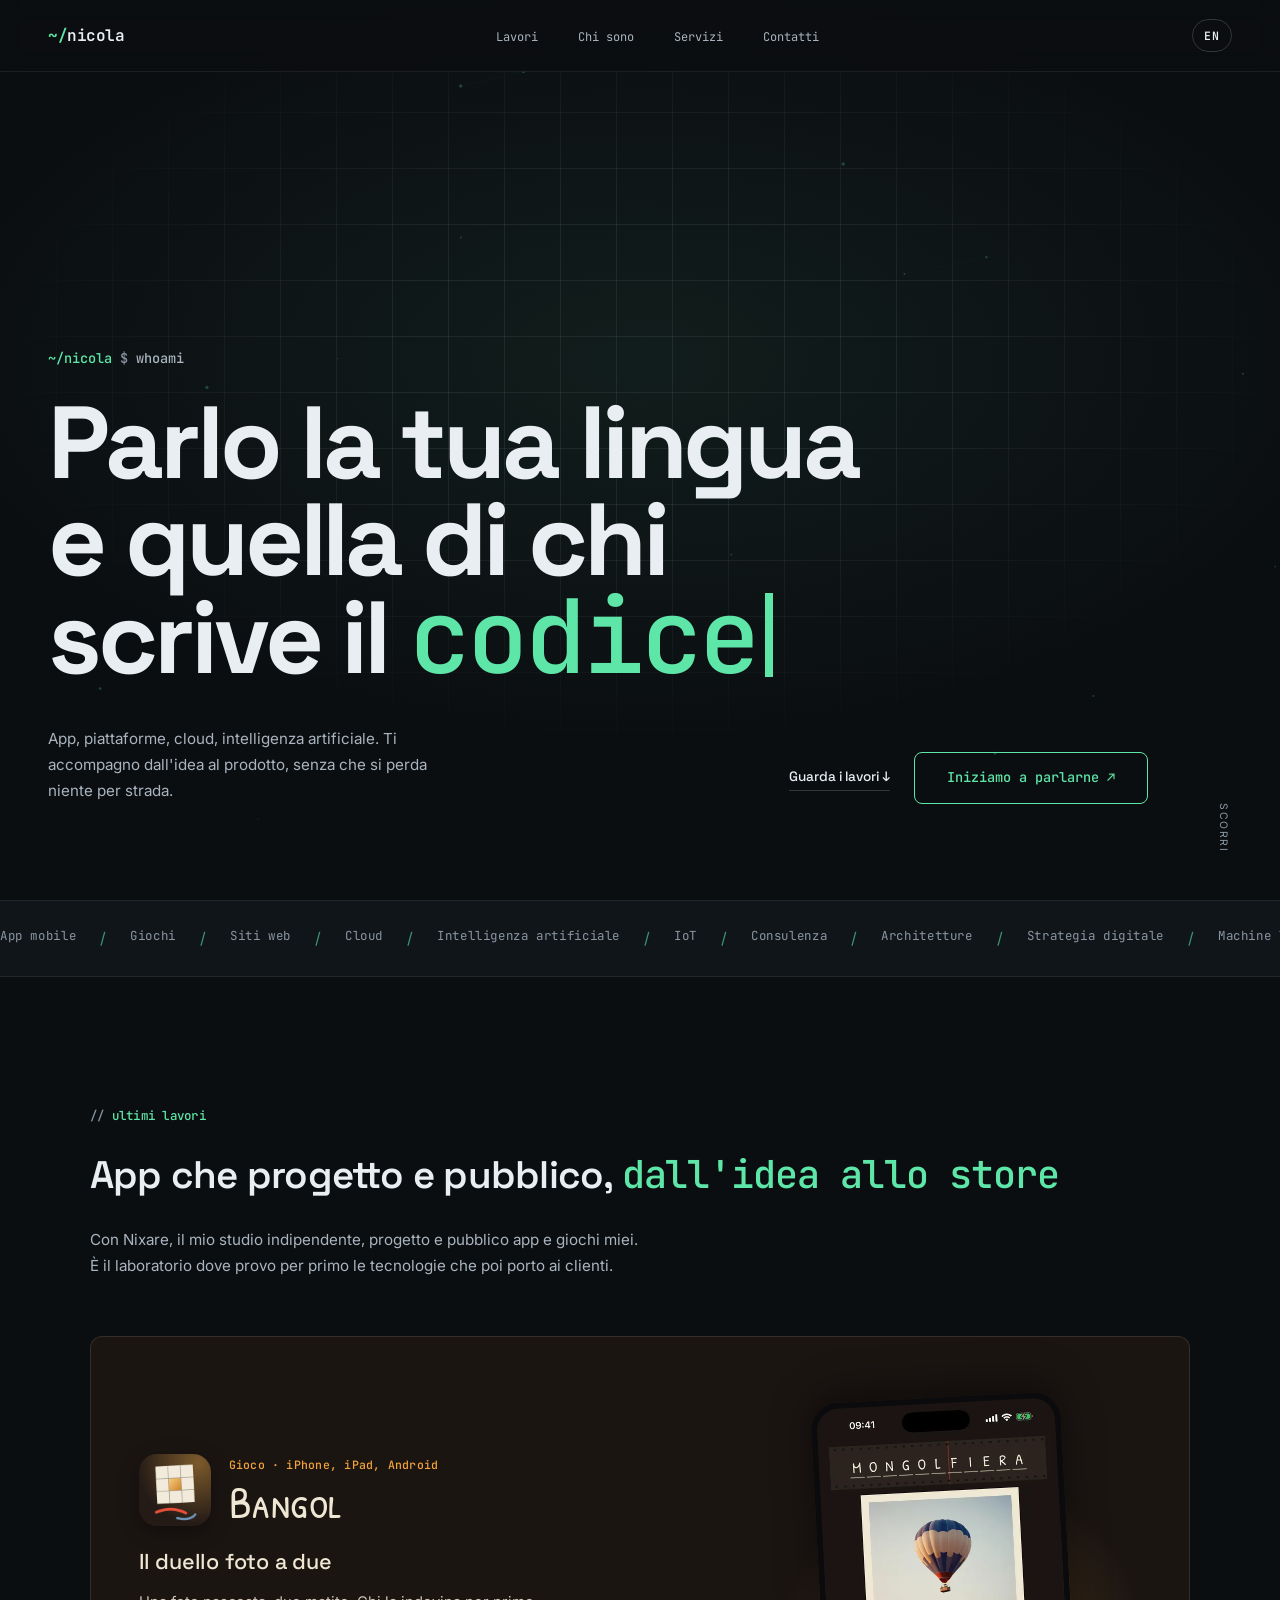
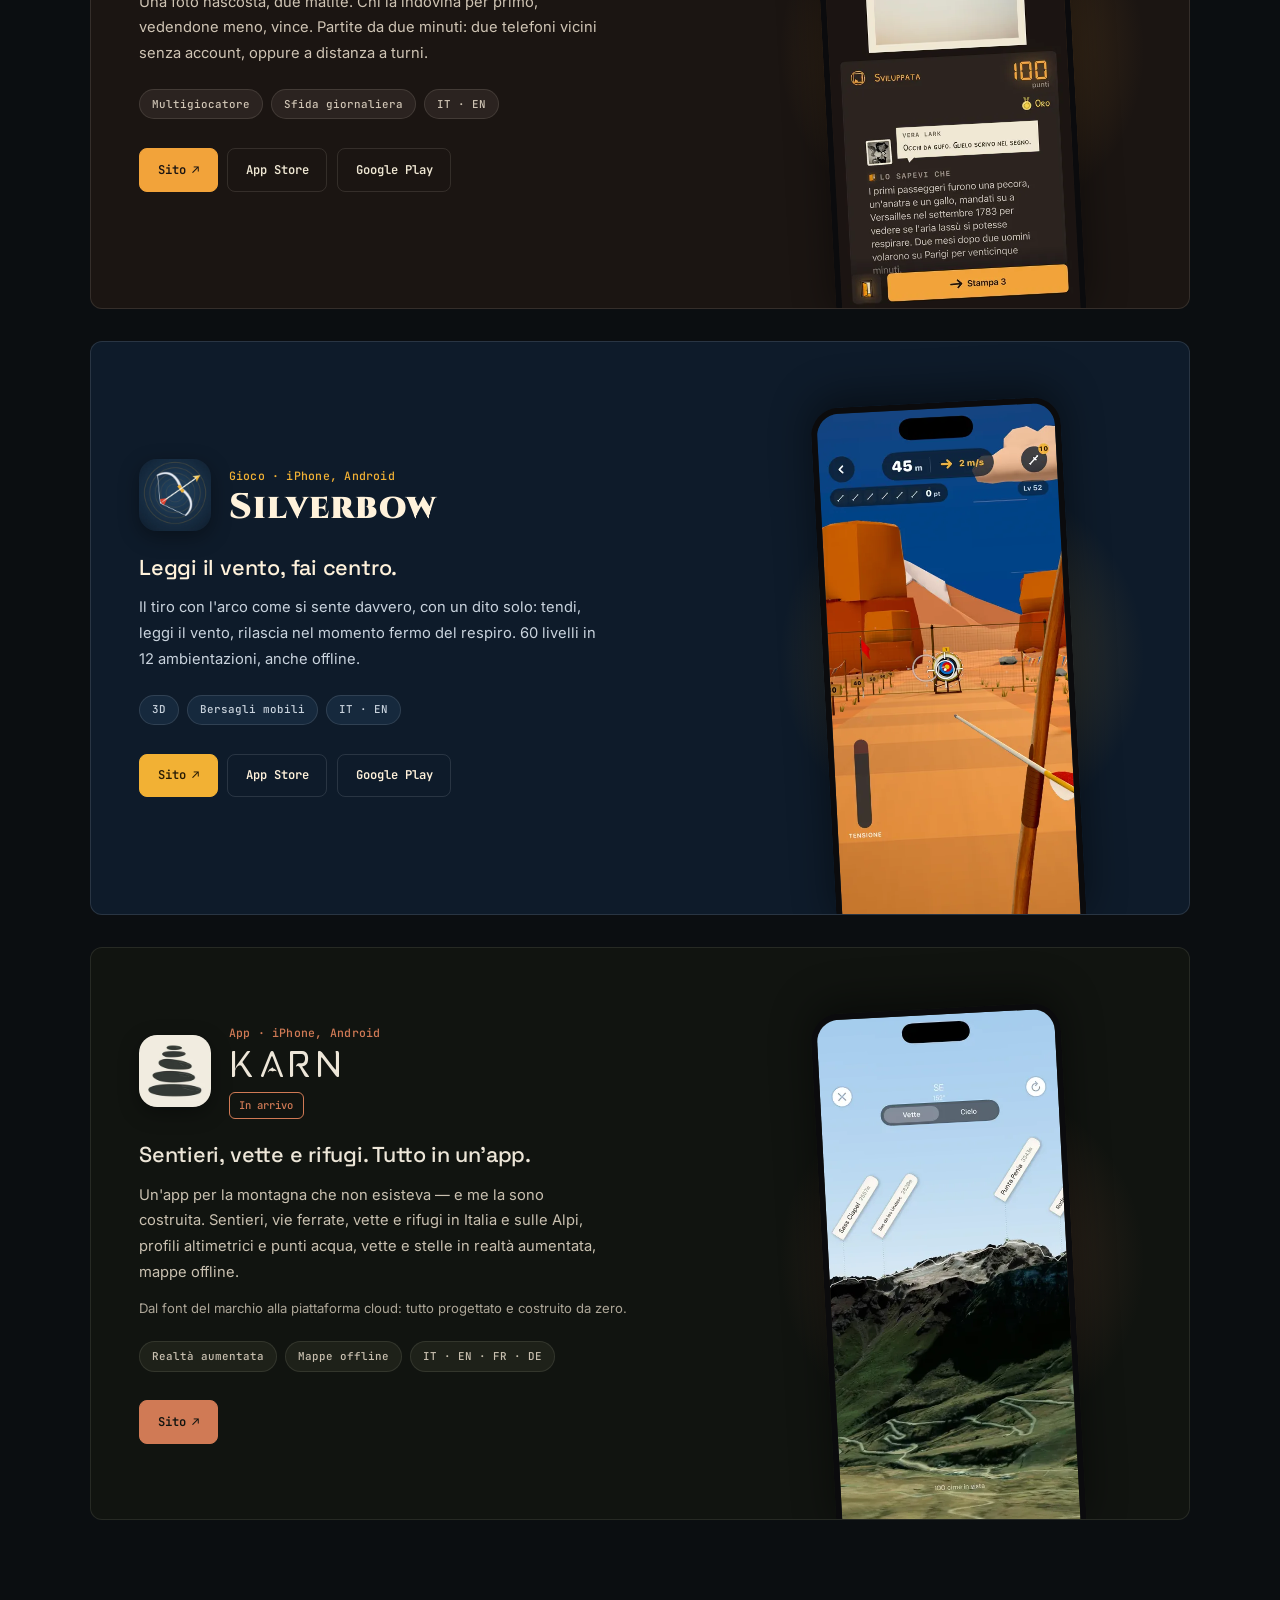
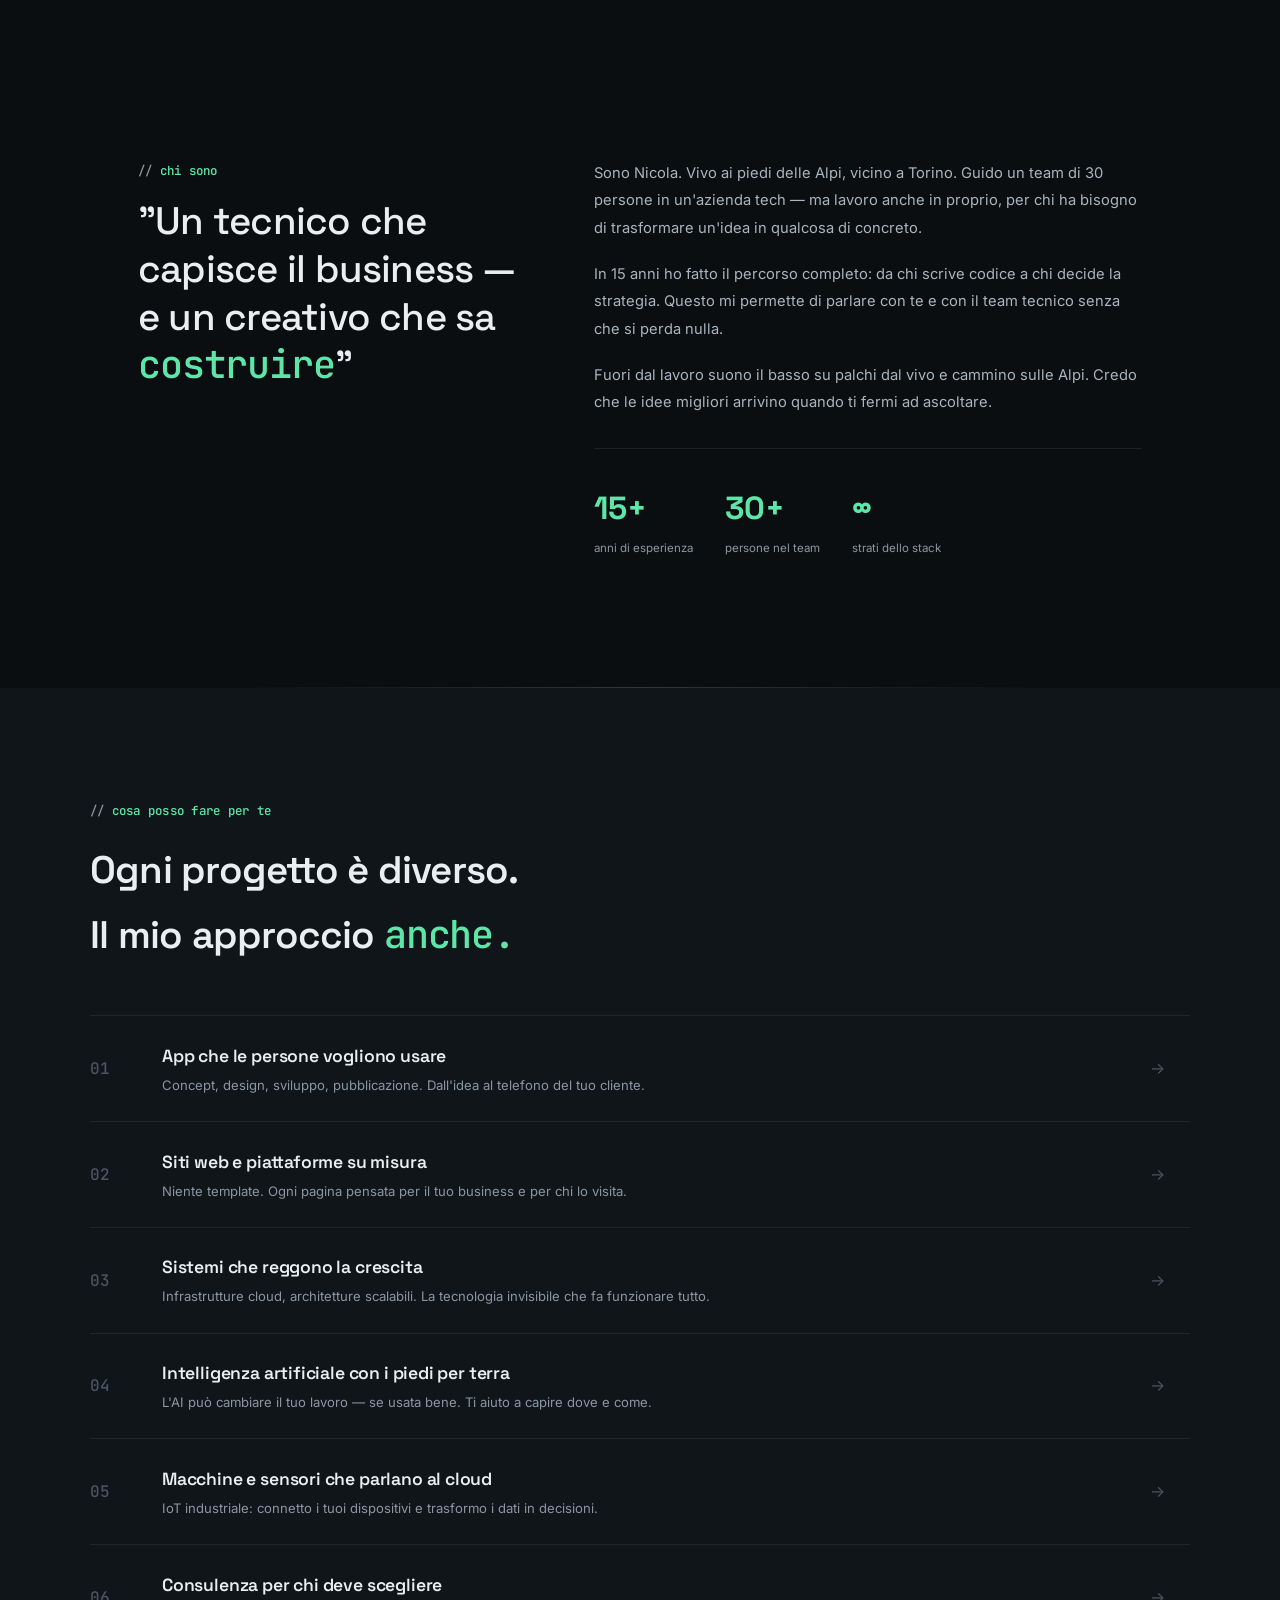
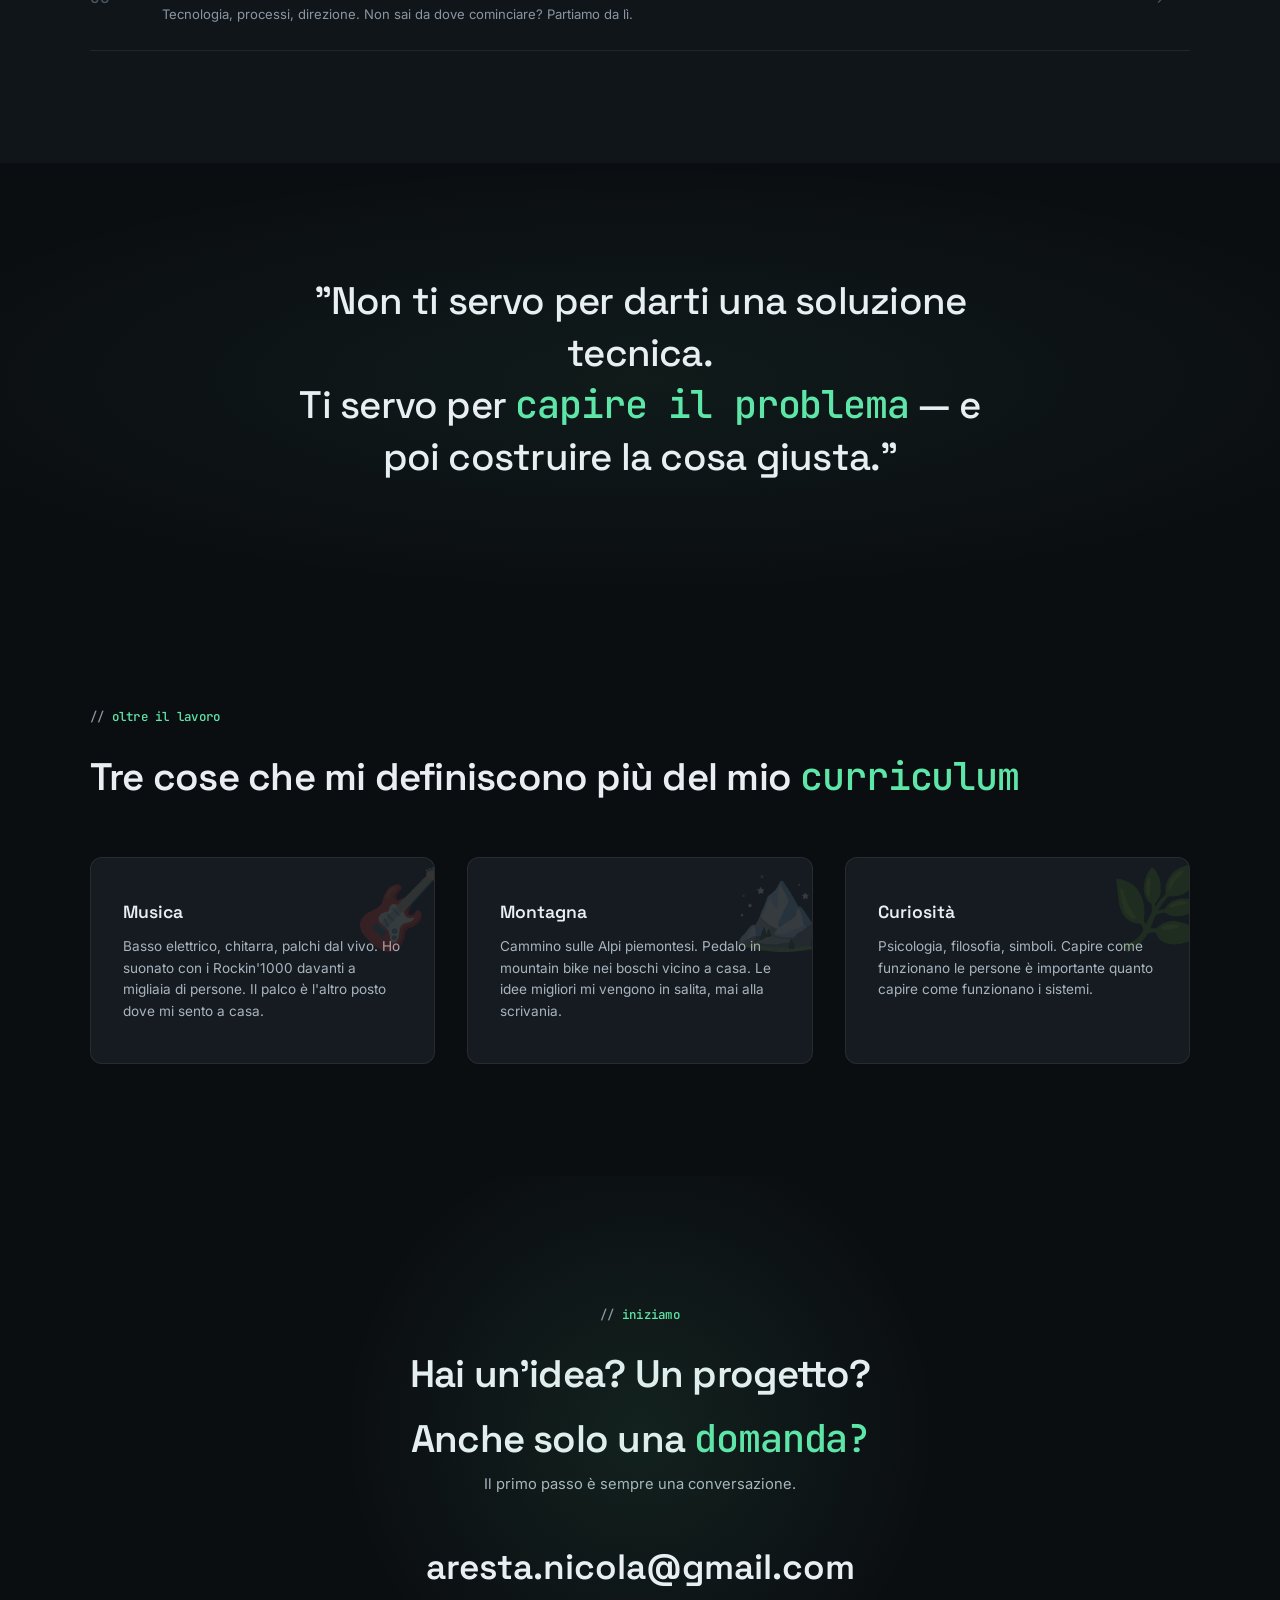
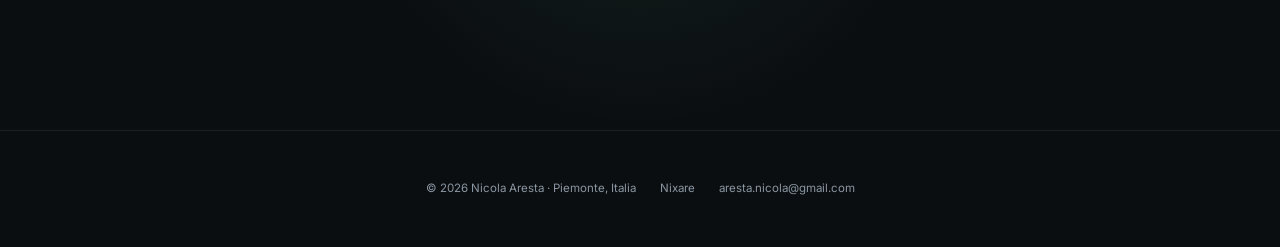
==== commit 9641f93d: "Sito di Nicola Aresta: anteprima di Karn Build di nicobass86/nicolaaresta-website con SITE_URL=https" ====
--- a/index.html
+++ b/index.html
@@ -1 +1 @@
-<!DOCTYPE html><html lang="it"><head><meta charset="UTF-8"><meta name="viewport" content="width=device-width, initial-scale=1.0"><meta name="generator" content="Astro v7.2.9"><title>Nicola Aresta — App, piattaforme e intelligenza artificiale</title><meta name="description" content="Parlo la tua lingua e quella di chi scrive il codice. App, piattaforme, cloud, AI e IoT: ti accompagno dall'idea al prodotto, senza perdere niente per strada."><link rel="canonical" href="https://nixare.github.io/"><link rel="alternate" hreflang="it" href="https://nixare.github.io/"><link rel="alternate" hreflang="en" href="https://nixare.github.io/en/"><link rel="alternate" hreflang="x-default" href="https://nixare.github.io/"><meta name="robots" content="index, follow"><meta name="author" content="Nicola Aresta"><meta name="theme-color" content="#0B0E11"><meta name="color-scheme" content="dark"><link rel="icon" type="image/svg+xml" href="/favicon.svg"><link rel="apple-touch-icon" href="/apple-touch-icon.png"><link rel="sitemap" href="/sitemap-index.xml"><meta property="og:type" content="website"><meta property="og:site_name" content="Nicola Aresta"><meta property="og:locale" content="it_IT"><meta property="og:locale:alternate" content="en_GB"><meta property="og:url" content="https://nixare.github.io/"><meta property="og:title" content="Nicola Aresta — App, piattaforme e intelligenza artificiale"><meta property="og:description" content="Parlo la tua lingua e quella di chi scrive il codice. App, piattaforme, cloud, AI e IoT: ti accompagno dall'idea al prodotto, senza perdere niente per strada."><meta property="og:image" content="https://nixare.github.io/og-image.png"><meta property="og:image:width" content="1200"><meta property="og:image:height" content="630"><meta property="og:image:alt" content="Nicola Aresta — Parlo la tua lingua e quella di chi scrive il codice"><meta name="twitter:card" content="summary_large_image"><meta name="twitter:title" content="Nicola Aresta — App, piattaforme e intelligenza artificiale"><meta name="twitter:description" content="Parlo la tua lingua e quella di chi scrive il codice. App, piattaforme, cloud, AI e IoT: ti accompagno dall'idea al prodotto, senza perdere niente per strada."><meta name="twitter:image" content="https://nixare.github.io/og-image.png"><link rel="preload" href="/fonts/Cinzel.woff2" as="font" type="font/woff2" crossorigin><link rel="preload" href="/fonts/PatrickHandSC-Regular.woff2" as="font" type="font/woff2" crossorigin><link rel="preconnect" href="https://fonts.googleapis.com"><link rel="preconnect" href="https://fonts.gstatic.com" crossorigin><link rel="stylesheet" href="https://fonts.googleapis.com/css2?family=Space+Grotesk:wght@400;500;600;700&family=Inter:wght@400;500&family=JetBrains+Mono:wght@400;500;600&display=swap"><script type="application/ld+json">{"@context":"https://schema.org","@type":"Person","name":"Nicola Aresta","url":"https://nixare.github.io/","image":"https://nixare.github.io/og-image.png","email":"aresta.nicola@gmail.com","jobTitle":"Consulente tecnologico e sviluppatore","description":"Parlo la tua lingua e quella di chi scrive il codice. App, piattaforme, cloud, AI e IoT: ti accompagno dall'idea al prodotto, senza perdere niente per strada.","address":{"@type":"PostalAddress","addressRegion":"Piemonte","addressCountry":"IT"},"knowsAbout":["Sviluppo app mobile","Giochi per smartphone","Piattaforme web","Architetture cloud","Intelligenza artificiale","IoT industriale","Consulenza tecnologica"]}</script><link rel="stylesheet" href="/_astro/ScrollReveal.VqNdupdl.css"></head><body><a href="#contenuto" class="skip-link">Vai al contenuto</a><nav class="nav" id="site-nav" data-open-label="Apri il menu" data-close-label="Chiudi il menu" data-astro-cid-wpvy4v7s><div class="nav-bar" data-astro-cid-wpvy4v7s><a href="#top" class="nav-name font-mono" data-astro-cid-wpvy4v7s><span class="accent" data-astro-cid-wpvy4v7s>~/</span>nicola</a><ul class="nav-links" data-astro-cid-wpvy4v7s><li data-astro-cid-wpvy4v7s><a href="#lavori" data-astro-cid-wpvy4v7s>Lavori</a></li><li data-astro-cid-wpvy4v7s><a href="#chi-sono" data-astro-cid-wpvy4v7s>Chi sono</a></li><li data-astro-cid-wpvy4v7s><a href="#servizi" data-astro-cid-wpvy4v7s>Servizi</a></li><li data-astro-cid-wpvy4v7s><a href="#contatti" data-astro-cid-wpvy4v7s>Contatti</a></li></ul><div class="nav-right" data-astro-cid-wpvy4v7s><a href="/en/" hreflang="en" lang="en" class="nav-lang" aria-label="English" data-astro-cid-wpvy4v7s>EN</a><button type="button" class="nav-toggle" id="nav-toggle" aria-expanded="false" aria-controls="nav-menu" aria-label="Apri il menu" data-astro-cid-wpvy4v7s><span class="bar" data-astro-cid-wpvy4v7s></span><span class="bar" data-astro-cid-wpvy4v7s></span></button></div></div><div class="nav-menu" id="nav-menu" hidden data-astro-cid-wpvy4v7s><ul data-astro-cid-wpvy4v7s><li data-astro-cid-wpvy4v7s><a href="#lavori" data-astro-cid-wpvy4v7s>Lavori</a></li><li data-astro-cid-wpvy4v7s><a href="#chi-sono" data-astro-cid-wpvy4v7s>Chi sono</a></li><li data-astro-cid-wpvy4v7s><a href="#servizi" data-astro-cid-wpvy4v7s>Servizi</a></li><li data-astro-cid-wpvy4v7s><a href="#contatti" data-astro-cid-wpvy4v7s>Contatti</a></li></ul><a href="mailto:aresta.nicola@gmail.com" class="nav-menu-mail font-display" data-astro-cid-wpvy4v7s>aresta.nicola@gmail.com</a></div></nav><script type="module">var e=document.getElementById(`site-nav`),t=document.getElementById(`nav-toggle`),n=document.getElementById(`nav-menu`);function r(r){e.classList.toggle(`open`,r),t.setAttribute(`aria-expanded`,String(r)),t.setAttribute(`aria-label`,(r?e.dataset.closeLabel:e.dataset.openLabel)??``),document.body.style.overflow=r?`hidden`:``,r?n.hidden=!1:window.setTimeout(()=>{e.classList.contains(`open`)||(n.hidden=!0)},300)}t.addEventListener(`click`,()=>{r(t.getAttribute(`aria-expanded`)!==`true`)}),n.addEventListener(`click`,e=>{e.target.closest(`a`)&&r(!1)}),document.addEventListener(`keydown`,n=>{n.key===`Escape`&&e.classList.contains(`open`)&&(r(!1),t.focus())}),window.matchMedia(`(min-width: 901px)`).addEventListener(`change`,t=>{t.matches&&e.classList.contains(`open`)&&r(!1)});</script><main id="contenuto"><section class="hero" id="top" data-astro-cid-ge2uvauf><canvas id="heroCanvas" aria-hidden="true" data-astro-cid-ge2uvauf></canvas><div class="hero-bg" data-astro-cid-ge2uvauf></div><div class="hero-grid" aria-hidden="true" data-astro-cid-ge2uvauf></div><div class="hero-inner" data-astro-cid-ge2uvauf><p class="hero-prompt font-mono" aria-hidden="true" data-astro-cid-ge2uvauf><span class="accent" data-astro-cid-ge2uvauf>~/nicola</span> <span class="dim" data-astro-cid-ge2uvauf>$</span> whoami</p><h1 class="hero-title font-display" data-astro-cid-ge2uvauf>Parlo la tua lingua<br data-astro-cid-ge2uvauf>e quella di chi<br data-astro-cid-ge2uvauf>scrive il <em class="font-mono accent" data-astro-cid-ge2uvauf>codice</em><span class="cursor" aria-hidden="true" data-astro-cid-ge2uvauf></span></h1><div class="hero-bottom hero-bottom-flex" data-astro-cid-ge2uvauf><p class="hero-desc" data-astro-cid-ge2uvauf>App, piattaforme, cloud, intelligenza artificiale. Ti accompagno dall&#39;idea al prodotto, senza che si perda niente per strada.</p><div class="hero-actions" data-astro-cid-ge2uvauf><a href="#lavori" class="hero-link font-display" data-astro-cid-ge2uvauf>Guarda i lavori ↓</a><a href="#contatti" class="hero-cta font-display" data-astro-cid-ge2uvauf>Iniziamo a parlarne ↗</a></div></div></div><div class="hero-scroll hide-mobile" aria-hidden="true" data-astro-cid-ge2uvauf>scorri</div></section><script type="module">var e=document.getElementById(`heroCanvas`),t=document.querySelector(`.hero`);if(e&&t){let n=e.getContext(`2d`),r=window.matchMedia(`(prefers-reduced-motion: reduce)`),i=0,a=0,o=0,s=!0,c=[];function l(){return{x:Math.random()*i,y:Math.random()*a,vx:(Math.random()-.5)*.08,vy:(Math.random()-.5)*.08,r:Math.random()*1.5+.5}}function u(){let t=Math.min(devicePixelRatio||1,2),r=i,o=a;if(i=e.offsetWidth,a=e.offsetHeight,e.width=Math.round(i*t),e.height=Math.round(a*t),n.setTransform(t,0,0,t,0,0),!c.length)c=Array.from({length:20},l);else if(r&&o){let e=i/r,t=a/o;c.forEach(n=>{n.x*=e,n.y*=t})}}function d(){n.clearRect(0,0,i,a);for(let e of c)e.x+=e.vx,e.y+=e.vy,e.x<0&&(e.x=i),e.x>i&&(e.x=0),e.y<0&&(e.y=a),e.y>a&&(e.y=0),n.beginPath(),n.arc(e.x,e.y,e.r,0,Math.PI*2),n.fillStyle=`rgba(94,230,168,0.35)`,n.fill();for(let e=0;e<c.length;e++)for(let t=e+1;t<c.length;t++){let r=c[e].x-c[t].x,i=c[e].y-c[t].y,a=Math.hypot(r,i);a<180&&(n.beginPath(),n.strokeStyle=`rgba(94,230,168,${.12*(1-a/180)})`,n.lineWidth=.5,n.moveTo(c[e].x,c[e].y),n.lineTo(c[t].x,c[t].y),n.stroke())}}function f(){d(),o=requestAnimationFrame(f)}function p(){o||r.matches||(o=requestAnimationFrame(f))}function m(){o&&=(cancelAnimationFrame(o),0)}function h(){s&&!document.hidden&&!r.matches?p():m()}u(),d(),window.addEventListener(`resize`,()=>{u(),o||d()}),document.addEventListener(`visibilitychange`,h),r.addEventListener(`change`,h),new IntersectionObserver(([e])=>{s=e.isIntersecting,h()}).observe(t),h()}</script><div class="marquee" aria-hidden="true" data-astro-cid-543bmuqs><div class="marquee-track" data-astro-cid-543bmuqs><span class="marquee-item" data-astro-cid-543bmuqs>App mobile</span><span class="marquee-dot" data-astro-cid-543bmuqs>/</span><span class="marquee-item" data-astro-cid-543bmuqs>Giochi</span><span class="marquee-dot" data-astro-cid-543bmuqs>/</span><span class="marquee-item" data-astro-cid-543bmuqs>Siti web</span><span class="marquee-dot" data-astro-cid-543bmuqs>/</span><span class="marquee-item" data-astro-cid-543bmuqs>Cloud</span><span class="marquee-dot" data-astro-cid-543bmuqs>/</span><span class="marquee-item" data-astro-cid-543bmuqs>Intelligenza artificiale</span><span class="marquee-dot" data-astro-cid-543bmuqs>/</span><span class="marquee-item" data-astro-cid-543bmuqs>IoT</span><span class="marquee-dot" data-astro-cid-543bmuqs>/</span><span class="marquee-item" data-astro-cid-543bmuqs>Consulenza</span><span class="marquee-dot" data-astro-cid-543bmuqs>/</span><span class="marquee-item" data-astro-cid-543bmuqs>Architetture</span><span class="marquee-dot" data-astro-cid-543bmuqs>/</span><span class="marquee-item" data-astro-cid-543bmuqs>Strategia digitale</span><span class="marquee-dot" data-astro-cid-543bmuqs>/</span><span class="marquee-item" data-astro-cid-543bmuqs>Machine learning</span><span class="marquee-dot" data-astro-cid-543bmuqs>/</span><span class="marquee-item" data-astro-cid-543bmuqs>App mobile</span><span class="marquee-dot" data-astro-cid-543bmuqs>/</span><span class="marquee-item" data-astro-cid-543bmuqs>Giochi</span><span class="marquee-dot" data-astro-cid-543bmuqs>/</span><span class="marquee-item" data-astro-cid-543bmuqs>Siti web</span><span class="marquee-dot" data-astro-cid-543bmuqs>/</span><span class="marquee-item" data-astro-cid-543bmuqs>Cloud</span><span class="marquee-dot" data-astro-cid-543bmuqs>/</span><span class="marquee-item" data-astro-cid-543bmuqs>Intelligenza artificiale</span><span class="marquee-dot" data-astro-cid-543bmuqs>/</span><span class="marquee-item" data-astro-cid-543bmuqs>IoT</span><span class="marquee-dot" data-astro-cid-543bmuqs>/</span><span class="marquee-item" data-astro-cid-543bmuqs>Consulenza</span><span class="marquee-dot" data-astro-cid-543bmuqs>/</span><span class="marquee-item" data-astro-cid-543bmuqs>Architetture</span><span class="marquee-dot" data-astro-cid-543bmuqs>/</span><span class="marquee-item" data-astro-cid-543bmuqs>Strategia digitale</span><span class="marquee-dot" data-astro-cid-543bmuqs>/</span><span class="marquee-item" data-astro-cid-543bmuqs>Machine learning</span><span class="marquee-dot" data-astro-cid-543bmuqs>/</span></div></div><section class="work pad-mobile" id="lavori" data-astro-cid-t3eiqlen><div class="work-header" data-astro-cid-t3eiqlen><div class="label reveal" data-astro-cid-t3eiqlen>Ultimi lavori</div><h2 class="sec-title reveal" data-astro-cid-t3eiqlen>App che ho pubblicato, <em class="font-mono accent" data-astro-cid-t3eiqlen>dall&#39;idea allo store</em></h2><p class="work-intro reveal" data-astro-cid-t3eiqlen>Con Nixare, il mio studio indipendente, progetto e pubblico app e giochi miei. È il laboratorio dove provo per primo le tecnologie che poi porto ai clienti.</p></div><div class="work-list" data-astro-cid-t3eiqlen><article class="app app-bangol reveal" aria-labelledby="app-bangol" data-astro-cid-t3eiqlen><div class="app-text" data-astro-cid-t3eiqlen><div class="app-head" data-astro-cid-t3eiqlen><img class="app-icon" src="/work/bangol/icon.webp" alt="" width="72" height="72" loading="lazy" decoding="async" data-astro-cid-t3eiqlen><div data-astro-cid-t3eiqlen><p class="app-kicker" data-astro-cid-t3eiqlen>Gioco · iPhone, iPad, Android</p><h3 class="app-name f-marker" id="app-bangol" data-astro-cid-t3eiqlen>Bangol</h3></div></div><p class="app-tagline" data-astro-cid-t3eiqlen>Il duello foto a due</p><p class="app-desc" data-astro-cid-t3eiqlen>Una foto nascosta, due matite. Chi la indovina per primo, vedendone meno, vince. Partite da due minuti: due telefoni vicini senza account, oppure a distanza a turni.</p><ul class="app-tags" data-astro-cid-t3eiqlen><li data-astro-cid-t3eiqlen>Multigiocatore</li><li data-astro-cid-t3eiqlen>Sfida giornaliera</li><li data-astro-cid-t3eiqlen>IT · EN</li></ul><div class="app-links" data-astro-cid-t3eiqlen><a class="btn btn-solid" href="https://nixare.github.io/bangol-site/" data-astro-cid-t3eiqlen>Sito <span aria-hidden="true" data-astro-cid-t3eiqlen>↗</span></a><a class="btn" href="https://apps.apple.com/app/id6811360804" rel="noopener" data-astro-cid-t3eiqlen>App Store</a><a class="btn" href="https://play.google.com/store/apps/details?id=com.nixare.bangol" rel="noopener" data-astro-cid-t3eiqlen>Google Play</a></div></div><div class="app-visual" data-astro-cid-t3eiqlen><div class="glow-disc" data-astro-cid-t3eiqlen></div><img class="phone" src="/work/bangol/shot-it.webp" alt="Schermata di Bangol" width="460" height="1000" loading="lazy" decoding="async" data-astro-cid-t3eiqlen></div></article><article class="app app-silverbow reveal" aria-labelledby="app-silverbow" data-astro-cid-t3eiqlen><div class="app-text" data-astro-cid-t3eiqlen><div class="app-head" data-astro-cid-t3eiqlen><img class="app-icon" src="/work/silverbow/icon.webp" alt="" width="72" height="72" loading="lazy" decoding="async" data-astro-cid-t3eiqlen><div data-astro-cid-t3eiqlen><p class="app-kicker" data-astro-cid-t3eiqlen>Gioco · iPhone, Android</p><h3 class="app-name f-cinzel" id="app-silverbow" data-astro-cid-t3eiqlen>Silverbow</h3></div></div><p class="app-tagline" data-astro-cid-t3eiqlen>Leggi il vento, fai centro.</p><p class="app-desc" data-astro-cid-t3eiqlen>Il tiro con l&#39;arco come si sente davvero, con un dito solo: tendi, leggi il vento, rilascia nel momento fermo del respiro. 60 livelli in 12 ambientazioni, anche offline.</p><ul class="app-tags" data-astro-cid-t3eiqlen><li data-astro-cid-t3eiqlen>3D</li><li data-astro-cid-t3eiqlen>Bersagli mobili</li><li data-astro-cid-t3eiqlen>IT · EN</li></ul><div class="app-links" data-astro-cid-t3eiqlen><a class="btn btn-solid" href="https://nixare.github.io/silverbow-site/" data-astro-cid-t3eiqlen>Sito <span aria-hidden="true" data-astro-cid-t3eiqlen>↗</span></a><a class="btn" href="https://apps.apple.com/app/id6830253870" rel="noopener" data-astro-cid-t3eiqlen>App Store</a><a class="btn" href="https://play.google.com/store/apps/details?id=com.nixare.silverbow" rel="noopener" data-astro-cid-t3eiqlen>Google Play</a></div></div><div class="app-visual" data-astro-cid-t3eiqlen><div class="glow-disc" data-astro-cid-t3eiqlen></div><img class="phone" src="/work/silverbow/shot-it.webp" alt="Schermata di Silverbow" width="460" height="1000" loading="lazy" decoding="async" data-astro-cid-t3eiqlen></div></article><article class="app app-karn reveal" aria-labelledby="app-karn" data-astro-cid-t3eiqlen><div class="app-text" data-astro-cid-t3eiqlen><div class="app-head" data-astro-cid-t3eiqlen><div class="karn-mark" aria-hidden="true" data-astro-cid-t3eiqlen><svg width="40" height="40" viewBox="0 0 100 100" fill="none" data-astro-cid-t3eiqlen><path d="M10 80 L26 40 L38 56 L52 20 L64 46 L76 14 L90 80" stroke="currentColor" stroke-width="5" stroke-linejoin="round" data-astro-cid-t3eiqlen></path></svg></div><div data-astro-cid-t3eiqlen><p class="app-kicker" data-astro-cid-t3eiqlen>App · Escursionismo</p><h3 class="app-name font-display" id="app-karn" data-astro-cid-t3eiqlen>Karn</h3></div></div><p class="app-tagline" data-astro-cid-t3eiqlen>Le Alpi in tasca</p><p class="app-desc" data-astro-cid-t3eiqlen>Un&#39;app per escursionisti nelle Alpi che non esisteva — e me la sono costruita. Sentieri, rifugi, cime in realtà aumentata, meteo, storie di 158 valli alpine.</p><p class="app-sub" data-astro-cid-t3eiqlen>Dal design del font alla piattaforma cloud: tutto progettato e costruito da zero.</p><ul class="app-tags" data-astro-cid-t3eiqlen><li data-astro-cid-t3eiqlen>Realtà aumentata</li><li data-astro-cid-t3eiqlen>Mappe</li><li data-astro-cid-t3eiqlen>Cloud</li></ul></div><div class="app-visual karn-visual" aria-hidden="true" data-astro-cid-t3eiqlen><div class="karn-grid" data-astro-cid-t3eiqlen></div><svg viewBox="0 0 100 100" fill="none" class="karn-ridge" data-astro-cid-t3eiqlen><path d="M10 80 L26 40 L38 56 L52 20 L64 46 L76 14 L90 80" stroke="var(--accent)" stroke-width="1.2" fill="none" opacity="0.45" stroke-linejoin="round" data-astro-cid-t3eiqlen></path><circle cx="76" cy="14" r="2.5" fill="var(--accent)" opacity="0.5" data-astro-cid-t3eiqlen></circle><line x1="10" y1="80" x2="90" y2="80" stroke="var(--accent)" stroke-width="0.5" opacity="0.2" data-astro-cid-t3eiqlen></line></svg></div></article></div></section><section class="about grid-collapse pad-mobile" id="chi-sono" data-astro-cid-oxgmilyn><div class="about-left reveal-left" data-astro-cid-oxgmilyn><div class="label" data-astro-cid-oxgmilyn>Chi sono</div><p class="big-quote font-display" data-astro-cid-oxgmilyn>&quot;Un tecnico che capisce il business — e un creativo che sa <em class="accent" data-astro-cid-oxgmilyn>costruire</em>&quot;</p></div><div class="about-right reveal-right" data-astro-cid-oxgmilyn><p data-astro-cid-oxgmilyn>Sono Nicola. Vivo ai piedi delle Alpi, vicino a Torino. Guido un team di 30 persone in un&#39;azienda tech — ma lavoro anche in proprio, per chi ha bisogno di trasformare un&#39;idea in qualcosa di concreto.</p><p data-astro-cid-oxgmilyn>In 15 anni ho fatto il percorso completo: da chi scrive codice a chi decide la strategia. Questo mi permette di parlare con te e con il team tecnico senza che si perda nulla.</p><p data-astro-cid-oxgmilyn>Fuori dal lavoro suono il basso su palchi dal vivo e cammino sulle Alpi. Credo che le idee migliori arrivino quando ti fermi ad ascoltare.</p><div class="about-nums" data-astro-cid-oxgmilyn><div class="n-item" data-astro-cid-oxgmilyn><div class="n font-display" data-count="15" data-astro-cid-oxgmilyn>15+</div><div class="nl" data-astro-cid-oxgmilyn>anni di esperienza</div></div><div class="n-item" data-astro-cid-oxgmilyn><div class="n font-display" data-count="30" data-astro-cid-oxgmilyn>30+</div><div class="nl" data-astro-cid-oxgmilyn>persone nel team</div></div><div class="n-item" data-astro-cid-oxgmilyn><div class="n font-display" data-astro-cid-oxgmilyn>∞</div><div class="nl" data-astro-cid-oxgmilyn>strati dello stack</div></div></div></div></section><script type="module">var e=new IntersectionObserver(t=>{t.forEach(t=>{if(t.isIntersecting){let n=t.target,r=parseInt(n.dataset.count||`0`),i=0,a=()=>{if(i+=Math.ceil(r/25),i>=r){n.textContent=r+`+`;return}n.textContent=String(i),requestAnimationFrame(a)};a(),e.unobserve(n)}})},{threshold:.5});document.querySelectorAll(`[data-count]`).forEach(t=>e.observe(t));</script><div class="divider"></div><section class="services pad-mobile" id="servizi" data-astro-cid-lesv7jgp><div class="svc-header" data-astro-cid-lesv7jgp><div class="label reveal" data-astro-cid-lesv7jgp>Cosa posso fare per te</div><h2 class="sec-title reveal" data-astro-cid-lesv7jgp>Ogni progetto è diverso.<br data-astro-cid-lesv7jgp>Il mio approccio <em class="font-mono accent" data-astro-cid-lesv7jgp>anche.</em></h2></div><div class="svc-wrap" data-astro-cid-lesv7jgp><div class="svc-item reveal" data-astro-cid-lesv7jgp><span class="svc-n font-mono" aria-hidden="true" data-astro-cid-lesv7jgp>01</span><div class="svc-body" data-astro-cid-lesv7jgp><h3 class="font-display" data-astro-cid-lesv7jgp>App che le persone vogliono usare</h3><p data-astro-cid-lesv7jgp>Concept, design, sviluppo, pubblicazione. Dall&#39;idea al telefono del tuo cliente.</p></div><span class="svc-arrow" aria-hidden="true" data-astro-cid-lesv7jgp>→</span></div><div class="svc-item reveal" data-astro-cid-lesv7jgp><span class="svc-n font-mono" aria-hidden="true" data-astro-cid-lesv7jgp>02</span><div class="svc-body" data-astro-cid-lesv7jgp><h3 class="font-display" data-astro-cid-lesv7jgp>Siti web e piattaforme su misura</h3><p data-astro-cid-lesv7jgp>Niente template. Ogni pagina pensata per il tuo business e per chi lo visita.</p></div><span class="svc-arrow" aria-hidden="true" data-astro-cid-lesv7jgp>→</span></div><div class="svc-item reveal" data-astro-cid-lesv7jgp><span class="svc-n font-mono" aria-hidden="true" data-astro-cid-lesv7jgp>03</span><div class="svc-body" data-astro-cid-lesv7jgp><h3 class="font-display" data-astro-cid-lesv7jgp>Sistemi che reggono la crescita</h3><p data-astro-cid-lesv7jgp>Infrastrutture cloud, architetture scalabili. La tecnologia invisibile che fa funzionare tutto.</p></div><span class="svc-arrow" aria-hidden="true" data-astro-cid-lesv7jgp>→</span></div><div class="svc-item reveal" data-astro-cid-lesv7jgp><span class="svc-n font-mono" aria-hidden="true" data-astro-cid-lesv7jgp>04</span><div class="svc-body" data-astro-cid-lesv7jgp><h3 class="font-display" data-astro-cid-lesv7jgp>Intelligenza artificiale con i piedi per terra</h3><p data-astro-cid-lesv7jgp>L&#39;AI può cambiare il tuo lavoro — se usata bene. Ti aiuto a capire dove e come.</p></div><span class="svc-arrow" aria-hidden="true" data-astro-cid-lesv7jgp>→</span></div><div class="svc-item reveal" data-astro-cid-lesv7jgp><span class="svc-n font-mono" aria-hidden="true" data-astro-cid-lesv7jgp>05</span><div class="svc-body" data-astro-cid-lesv7jgp><h3 class="font-display" data-astro-cid-lesv7jgp>Macchine e sensori che parlano al cloud</h3><p data-astro-cid-lesv7jgp>IoT industriale: connetto i tuoi dispositivi e trasformo i dati in decisioni.</p></div><span class="svc-arrow" aria-hidden="true" data-astro-cid-lesv7jgp>→</span></div><div class="svc-item reveal" data-astro-cid-lesv7jgp><span class="svc-n font-mono" aria-hidden="true" data-astro-cid-lesv7jgp>06</span><div class="svc-body" data-astro-cid-lesv7jgp><h3 class="font-display" data-astro-cid-lesv7jgp>Consulenza per chi deve scegliere</h3><p data-astro-cid-lesv7jgp>Tecnologia, processi, direzione. Non sai da dove cominciare? Partiamo da lì.</p></div><span class="svc-arrow" aria-hidden="true" data-astro-cid-lesv7jgp>→</span></div></div></section><section class="statement" data-astro-cid-zx4qcpyt><div class="glow" data-astro-cid-zx4qcpyt></div><blockquote class="reveal font-display" data-astro-cid-zx4qcpyt>&quot;Non ti servo per darti una soluzione tecnica.<br data-astro-cid-zx4qcpyt>Ti servo per <em class="accent" data-astro-cid-zx4qcpyt>capire il problema</em> — e poi costruire la cosa giusta.&quot;</blockquote></section><section class="persona pad-mobile" data-astro-cid-yfgg3kmp><div class="persona-header" data-astro-cid-yfgg3kmp><div class="label reveal" data-astro-cid-yfgg3kmp>Oltre il lavoro</div><h2 class="sec-title reveal" data-astro-cid-yfgg3kmp>Tre cose che mi definiscono più del mio <em class="font-mono accent" data-astro-cid-yfgg3kmp>curriculum</em></h2></div><div class="persona-row grid-collapse" data-astro-cid-yfgg3kmp><div class="p-card reveal" data-astro-cid-yfgg3kmp><div class="p-bg" aria-hidden="true" data-astro-cid-yfgg3kmp>🎸</div><h3 class="font-display" data-astro-cid-yfgg3kmp>Musica</h3><p data-astro-cid-yfgg3kmp>Basso elettrico, chitarra, palchi dal vivo. Ho suonato con i Rockin&#39;1000 davanti a migliaia di persone. Il palco è l&#39;altro posto dove mi sento a casa.</p></div><div class="p-card reveal" data-astro-cid-yfgg3kmp><div class="p-bg" aria-hidden="true" data-astro-cid-yfgg3kmp>🏔️</div><h3 class="font-display" data-astro-cid-yfgg3kmp>Montagna</h3><p data-astro-cid-yfgg3kmp>Cammino sulle Alpi piemontesi. Pedalo in mountain bike nei boschi vicino a casa. Le idee migliori mi vengono in salita, mai alla scrivania.</p></div><div class="p-card reveal" data-astro-cid-yfgg3kmp><div class="p-bg" aria-hidden="true" data-astro-cid-yfgg3kmp>🌿</div><h3 class="font-display" data-astro-cid-yfgg3kmp>Curiosità</h3><p data-astro-cid-yfgg3kmp>Psicologia, filosofia, simboli. Capire come funzionano le persone è importante quanto capire come funzionano i sistemi.</p></div></div></section><section class="contact" id="contatti" data-astro-cid-he3spzz3><div class="glow" data-astro-cid-he3spzz3></div><div class="label reveal" data-astro-cid-he3spzz3>Iniziamo</div><h2 class="sec-title reveal" data-astro-cid-he3spzz3>Hai un&#39;idea? Un progetto?<br data-astro-cid-he3spzz3>Anche solo una <em class="font-mono accent" data-astro-cid-he3spzz3>domanda?</em></h2><p class="c-desc reveal" data-astro-cid-he3spzz3>Il primo passo è sempre una conversazione.</p><a href="mailto:aresta.nicola@gmail.com" class="contact-link reveal font-display" aria-label="Scrivimi a aresta.nicola@gmail.com" data-astro-cid-he3spzz3>aresta.nicola@gmail.com</a></section></main><footer data-astro-cid-jo6i4kqk><span data-astro-cid-jo6i4kqk>© 2026 Nicola Aresta · Piemonte, Italia</span><span data-astro-cid-jo6i4kqk>Nixare</span><a href="mailto:aresta.nicola@gmail.com" data-astro-cid-jo6i4kqk>aresta.nicola@gmail.com</a></footer><script type="module">var e=new IntersectionObserver(e=>{e.forEach(e=>{e.isIntersecting&&e.target.classList.add(`visible`)})},{threshold:.06,rootMargin:`0px 0px 60px 0px`});document.querySelectorAll(`.reveal, .reveal-left, .reveal-right`).forEach(t=>e.observe(t));</script></body></html>+<!DOCTYPE html><html lang="it"><head><meta charset="UTF-8"><meta name="viewport" content="width=device-width, initial-scale=1.0"><meta name="generator" content="Astro v7.2.9"><title>Nicola Aresta — App, piattaforme e intelligenza artificiale</title><meta name="description" content="Parlo la tua lingua e quella di chi scrive il codice. App, piattaforme, cloud, AI e IoT: ti accompagno dall'idea al prodotto, senza perdere niente per strada."><link rel="canonical" href="https://nixare.github.io/"><link rel="alternate" hreflang="it" href="https://nixare.github.io/"><link rel="alternate" hreflang="en" href="https://nixare.github.io/en/"><link rel="alternate" hreflang="x-default" href="https://nixare.github.io/"><meta name="robots" content="index, follow"><meta name="author" content="Nicola Aresta"><meta name="theme-color" content="#0B0E11"><meta name="color-scheme" content="dark"><link rel="icon" type="image/svg+xml" href="/favicon.svg"><link rel="apple-touch-icon" href="/apple-touch-icon.png"><link rel="sitemap" href="/sitemap-index.xml"><meta property="og:type" content="website"><meta property="og:site_name" content="Nicola Aresta"><meta property="og:locale" content="it_IT"><meta property="og:locale:alternate" content="en_GB"><meta property="og:url" content="https://nixare.github.io/"><meta property="og:title" content="Nicola Aresta — App, piattaforme e intelligenza artificiale"><meta property="og:description" content="Parlo la tua lingua e quella di chi scrive il codice. App, piattaforme, cloud, AI e IoT: ti accompagno dall'idea al prodotto, senza perdere niente per strada."><meta property="og:image" content="https://nixare.github.io/og-image.png"><meta property="og:image:width" content="1200"><meta property="og:image:height" content="630"><meta property="og:image:alt" content="Nicola Aresta — Parlo la tua lingua e quella di chi scrive il codice"><meta name="twitter:card" content="summary_large_image"><meta name="twitter:title" content="Nicola Aresta — App, piattaforme e intelligenza artificiale"><meta name="twitter:description" content="Parlo la tua lingua e quella di chi scrive il codice. App, piattaforme, cloud, AI e IoT: ti accompagno dall'idea al prodotto, senza perdere niente per strada."><meta name="twitter:image" content="https://nixare.github.io/og-image.png"><link rel="preload" href="/fonts/Cinzel.woff2" as="font" type="font/woff2" crossorigin><link rel="preload" href="/fonts/KarnHorizon.woff2" as="font" type="font/woff2" crossorigin><link rel="preload" href="/fonts/PatrickHandSC-Regular.woff2" as="font" type="font/woff2" crossorigin><link rel="preconnect" href="https://fonts.googleapis.com"><link rel="preconnect" href="https://fonts.gstatic.com" crossorigin><link rel="stylesheet" href="https://fonts.googleapis.com/css2?family=Space+Grotesk:wght@400;500;600;700&family=Inter:wght@400;500&family=JetBrains+Mono:wght@400;500;600&display=swap"><script type="application/ld+json">{"@context":"https://schema.org","@type":"Person","name":"Nicola Aresta","url":"https://nixare.github.io/","image":"https://nixare.github.io/og-image.png","email":"aresta.nicola@gmail.com","jobTitle":"Consulente tecnologico e sviluppatore","description":"Parlo la tua lingua e quella di chi scrive il codice. App, piattaforme, cloud, AI e IoT: ti accompagno dall'idea al prodotto, senza perdere niente per strada.","address":{"@type":"PostalAddress","addressRegion":"Piemonte","addressCountry":"IT"},"knowsAbout":["Sviluppo app mobile","Giochi per smartphone","Piattaforme web","Architetture cloud","Intelligenza artificiale","IoT industriale","Consulenza tecnologica"]}</script><link rel="stylesheet" href="/_astro/ScrollReveal.C5GuL-9C.css"></head><body><a href="#contenuto" class="skip-link">Vai al contenuto</a><nav class="nav" id="site-nav" data-open-label="Apri il menu" data-close-label="Chiudi il menu" data-astro-cid-wpvy4v7s><div class="nav-bar" data-astro-cid-wpvy4v7s><a href="#top" class="nav-name font-mono" data-astro-cid-wpvy4v7s><span class="accent" data-astro-cid-wpvy4v7s>~/</span>nicola</a><ul class="nav-links" data-astro-cid-wpvy4v7s><li data-astro-cid-wpvy4v7s><a href="#lavori" data-astro-cid-wpvy4v7s>Lavori</a></li><li data-astro-cid-wpvy4v7s><a href="#chi-sono" data-astro-cid-wpvy4v7s>Chi sono</a></li><li data-astro-cid-wpvy4v7s><a href="#servizi" data-astro-cid-wpvy4v7s>Servizi</a></li><li data-astro-cid-wpvy4v7s><a href="#contatti" data-astro-cid-wpvy4v7s>Contatti</a></li></ul><div class="nav-right" data-astro-cid-wpvy4v7s><a href="/en/" hreflang="en" lang="en" class="nav-lang" aria-label="English" data-astro-cid-wpvy4v7s>EN</a><button type="button" class="nav-toggle" id="nav-toggle" aria-expanded="false" aria-controls="nav-menu" aria-label="Apri il menu" data-astro-cid-wpvy4v7s><span class="bar" data-astro-cid-wpvy4v7s></span><span class="bar" data-astro-cid-wpvy4v7s></span></button></div></div><div class="nav-menu" id="nav-menu" hidden data-astro-cid-wpvy4v7s><ul data-astro-cid-wpvy4v7s><li data-astro-cid-wpvy4v7s><a href="#lavori" data-astro-cid-wpvy4v7s>Lavori</a></li><li data-astro-cid-wpvy4v7s><a href="#chi-sono" data-astro-cid-wpvy4v7s>Chi sono</a></li><li data-astro-cid-wpvy4v7s><a href="#servizi" data-astro-cid-wpvy4v7s>Servizi</a></li><li data-astro-cid-wpvy4v7s><a href="#contatti" data-astro-cid-wpvy4v7s>Contatti</a></li></ul><a href="mailto:aresta.nicola@gmail.com" class="nav-menu-mail font-display" data-astro-cid-wpvy4v7s>aresta.nicola@gmail.com</a></div></nav><script type="module">var e=document.getElementById(`site-nav`),t=document.getElementById(`nav-toggle`),n=document.getElementById(`nav-menu`);function r(r){e.classList.toggle(`open`,r),t.setAttribute(`aria-expanded`,String(r)),t.setAttribute(`aria-label`,(r?e.dataset.closeLabel:e.dataset.openLabel)??``),document.body.style.overflow=r?`hidden`:``,r?n.hidden=!1:window.setTimeout(()=>{e.classList.contains(`open`)||(n.hidden=!0)},300)}t.addEventListener(`click`,()=>{r(t.getAttribute(`aria-expanded`)!==`true`)}),n.addEventListener(`click`,e=>{e.target.closest(`a`)&&r(!1)}),document.addEventListener(`keydown`,n=>{n.key===`Escape`&&e.classList.contains(`open`)&&(r(!1),t.focus())}),window.matchMedia(`(min-width: 901px)`).addEventListener(`change`,t=>{t.matches&&e.classList.contains(`open`)&&r(!1)});</script><main id="contenuto"><section class="hero" id="top" data-astro-cid-ge2uvauf><canvas id="heroCanvas" aria-hidden="true" data-astro-cid-ge2uvauf></canvas><div class="hero-bg" data-astro-cid-ge2uvauf></div><div class="hero-grid" aria-hidden="true" data-astro-cid-ge2uvauf></div><div class="hero-inner" data-astro-cid-ge2uvauf><p class="hero-prompt font-mono" aria-hidden="true" data-astro-cid-ge2uvauf><span class="accent" data-astro-cid-ge2uvauf>~/nicola</span> <span class="dim" data-astro-cid-ge2uvauf>$</span> whoami</p><h1 class="hero-title font-display" data-astro-cid-ge2uvauf>Parlo la tua lingua<br data-astro-cid-ge2uvauf>e quella di chi<br data-astro-cid-ge2uvauf>scrive il <em class="font-mono accent" data-astro-cid-ge2uvauf>codice</em><span class="cursor" aria-hidden="true" data-astro-cid-ge2uvauf></span></h1><div class="hero-bottom hero-bottom-flex" data-astro-cid-ge2uvauf><p class="hero-desc" data-astro-cid-ge2uvauf>App, piattaforme, cloud, intelligenza artificiale. Ti accompagno dall&#39;idea al prodotto, senza che si perda niente per strada.</p><div class="hero-actions" data-astro-cid-ge2uvauf><a href="#lavori" class="hero-link font-display" data-astro-cid-ge2uvauf>Guarda i lavori ↓</a><a href="#contatti" class="hero-cta font-display" data-astro-cid-ge2uvauf>Iniziamo a parlarne ↗</a></div></div></div><div class="hero-scroll hide-mobile" aria-hidden="true" data-astro-cid-ge2uvauf>scorri</div></section><script type="module">var e=document.getElementById(`heroCanvas`),t=document.querySelector(`.hero`);if(e&&t){let n=e.getContext(`2d`),r=window.matchMedia(`(prefers-reduced-motion: reduce)`),i=0,a=0,o=0,s=!0,c=[];function l(){return{x:Math.random()*i,y:Math.random()*a,vx:(Math.random()-.5)*.08,vy:(Math.random()-.5)*.08,r:Math.random()*1.5+.5}}function u(){let t=Math.min(devicePixelRatio||1,2),r=i,o=a;if(i=e.offsetWidth,a=e.offsetHeight,e.width=Math.round(i*t),e.height=Math.round(a*t),n.setTransform(t,0,0,t,0,0),!c.length)c=Array.from({length:20},l);else if(r&&o){let e=i/r,t=a/o;c.forEach(n=>{n.x*=e,n.y*=t})}}function d(){n.clearRect(0,0,i,a);for(let e of c)e.x+=e.vx,e.y+=e.vy,e.x<0&&(e.x=i),e.x>i&&(e.x=0),e.y<0&&(e.y=a),e.y>a&&(e.y=0),n.beginPath(),n.arc(e.x,e.y,e.r,0,Math.PI*2),n.fillStyle=`rgba(94,230,168,0.35)`,n.fill();for(let e=0;e<c.length;e++)for(let t=e+1;t<c.length;t++){let r=c[e].x-c[t].x,i=c[e].y-c[t].y,a=Math.hypot(r,i);a<180&&(n.beginPath(),n.strokeStyle=`rgba(94,230,168,${.12*(1-a/180)})`,n.lineWidth=.5,n.moveTo(c[e].x,c[e].y),n.lineTo(c[t].x,c[t].y),n.stroke())}}function f(){d(),o=requestAnimationFrame(f)}function p(){o||r.matches||(o=requestAnimationFrame(f))}function m(){o&&=(cancelAnimationFrame(o),0)}function h(){s&&!document.hidden&&!r.matches?p():m()}u(),d(),window.addEventListener(`resize`,()=>{u(),o||d()}),document.addEventListener(`visibilitychange`,h),r.addEventListener(`change`,h),new IntersectionObserver(([e])=>{s=e.isIntersecting,h()}).observe(t),h()}</script><div class="marquee" aria-hidden="true" data-astro-cid-543bmuqs><div class="marquee-track" data-astro-cid-543bmuqs><span class="marquee-item" data-astro-cid-543bmuqs>App mobile</span><span class="marquee-dot" data-astro-cid-543bmuqs>/</span><span class="marquee-item" data-astro-cid-543bmuqs>Giochi</span><span class="marquee-dot" data-astro-cid-543bmuqs>/</span><span class="marquee-item" data-astro-cid-543bmuqs>Siti web</span><span class="marquee-dot" data-astro-cid-543bmuqs>/</span><span class="marquee-item" data-astro-cid-543bmuqs>Cloud</span><span class="marquee-dot" data-astro-cid-543bmuqs>/</span><span class="marquee-item" data-astro-cid-543bmuqs>Intelligenza artificiale</span><span class="marquee-dot" data-astro-cid-543bmuqs>/</span><span class="marquee-item" data-astro-cid-543bmuqs>IoT</span><span class="marquee-dot" data-astro-cid-543bmuqs>/</span><span class="marquee-item" data-astro-cid-543bmuqs>Consulenza</span><span class="marquee-dot" data-astro-cid-543bmuqs>/</span><span class="marquee-item" data-astro-cid-543bmuqs>Architetture</span><span class="marquee-dot" data-astro-cid-543bmuqs>/</span><span class="marquee-item" data-astro-cid-543bmuqs>Strategia digitale</span><span class="marquee-dot" data-astro-cid-543bmuqs>/</span><span class="marquee-item" data-astro-cid-543bmuqs>Machine learning</span><span class="marquee-dot" data-astro-cid-543bmuqs>/</span><span class="marquee-item" data-astro-cid-543bmuqs>App mobile</span><span class="marquee-dot" data-astro-cid-543bmuqs>/</span><span class="marquee-item" data-astro-cid-543bmuqs>Giochi</span><span class="marquee-dot" data-astro-cid-543bmuqs>/</span><span class="marquee-item" data-astro-cid-543bmuqs>Siti web</span><span class="marquee-dot" data-astro-cid-543bmuqs>/</span><span class="marquee-item" data-astro-cid-543bmuqs>Cloud</span><span class="marquee-dot" data-astro-cid-543bmuqs>/</span><span class="marquee-item" data-astro-cid-543bmuqs>Intelligenza artificiale</span><span class="marquee-dot" data-astro-cid-543bmuqs>/</span><span class="marquee-item" data-astro-cid-543bmuqs>IoT</span><span class="marquee-dot" data-astro-cid-543bmuqs>/</span><span class="marquee-item" data-astro-cid-543bmuqs>Consulenza</span><span class="marquee-dot" data-astro-cid-543bmuqs>/</span><span class="marquee-item" data-astro-cid-543bmuqs>Architetture</span><span class="marquee-dot" data-astro-cid-543bmuqs>/</span><span class="marquee-item" data-astro-cid-543bmuqs>Strategia digitale</span><span class="marquee-dot" data-astro-cid-543bmuqs>/</span><span class="marquee-item" data-astro-cid-543bmuqs>Machine learning</span><span class="marquee-dot" data-astro-cid-543bmuqs>/</span></div></div><section class="work pad-mobile" id="lavori" data-astro-cid-t3eiqlen><div class="work-header" data-astro-cid-t3eiqlen><div class="label reveal" data-astro-cid-t3eiqlen>Ultimi lavori</div><h2 class="sec-title reveal" data-astro-cid-t3eiqlen>App che progetto e pubblico, <em class="font-mono accent" data-astro-cid-t3eiqlen>dall&#39;idea allo store</em></h2><p class="work-intro reveal" data-astro-cid-t3eiqlen>Con Nixare, il mio studio indipendente, progetto e pubblico app e giochi miei. È il laboratorio dove provo per primo le tecnologie che poi porto ai clienti.</p></div><div class="work-list" data-astro-cid-t3eiqlen><article class="app app-bangol reveal" aria-labelledby="app-bangol" data-astro-cid-t3eiqlen><div class="app-text" data-astro-cid-t3eiqlen><div class="app-head" data-astro-cid-t3eiqlen><img class="app-icon" src="/work/bangol/icon.webp" alt="" width="72" height="72" loading="lazy" decoding="async" data-astro-cid-t3eiqlen><div data-astro-cid-t3eiqlen><p class="app-kicker" data-astro-cid-t3eiqlen>Gioco · iPhone, iPad, Android</p><h3 class="app-name f-marker" id="app-bangol" data-astro-cid-t3eiqlen>Bangol</h3></div></div><p class="app-tagline" data-astro-cid-t3eiqlen>Il duello foto a due</p><p class="app-desc" data-astro-cid-t3eiqlen>Una foto nascosta, due matite. Chi la indovina per primo, vedendone meno, vince. Partite da due minuti: due telefoni vicini senza account, oppure a distanza a turni.</p><ul class="app-tags" data-astro-cid-t3eiqlen><li data-astro-cid-t3eiqlen>Multigiocatore</li><li data-astro-cid-t3eiqlen>Sfida giornaliera</li><li data-astro-cid-t3eiqlen>IT · EN</li></ul><div class="app-links" data-astro-cid-t3eiqlen><a class="btn btn-solid" href="https://nixare.github.io/bangol-site/" data-astro-cid-t3eiqlen>Sito <span aria-hidden="true" data-astro-cid-t3eiqlen>↗</span></a><a class="btn" href="https://apps.apple.com/app/id6811360804" rel="noopener" data-astro-cid-t3eiqlen>App Store</a><a class="btn" href="https://play.google.com/store/apps/details?id=com.nixare.bangol" rel="noopener" data-astro-cid-t3eiqlen>Google Play</a></div></div><div class="app-visual" data-astro-cid-t3eiqlen><div class="glow-disc" data-astro-cid-t3eiqlen></div><img class="phone" src="/work/bangol/shot-it.webp" alt="Schermata di Bangol" width="460" height="1000" loading="lazy" decoding="async" data-astro-cid-t3eiqlen></div></article><article class="app app-silverbow reveal" aria-labelledby="app-silverbow" data-astro-cid-t3eiqlen><div class="app-text" data-astro-cid-t3eiqlen><div class="app-head" data-astro-cid-t3eiqlen><img class="app-icon" src="/work/silverbow/icon.webp" alt="" width="72" height="72" loading="lazy" decoding="async" data-astro-cid-t3eiqlen><div data-astro-cid-t3eiqlen><p class="app-kicker" data-astro-cid-t3eiqlen>Gioco · iPhone, Android</p><h3 class="app-name f-cinzel" id="app-silverbow" data-astro-cid-t3eiqlen>Silverbow</h3></div></div><p class="app-tagline" data-astro-cid-t3eiqlen>Leggi il vento, fai centro.</p><p class="app-desc" data-astro-cid-t3eiqlen>Il tiro con l&#39;arco come si sente davvero, con un dito solo: tendi, leggi il vento, rilascia nel momento fermo del respiro. 60 livelli in 12 ambientazioni, anche offline.</p><ul class="app-tags" data-astro-cid-t3eiqlen><li data-astro-cid-t3eiqlen>3D</li><li data-astro-cid-t3eiqlen>Bersagli mobili</li><li data-astro-cid-t3eiqlen>IT · EN</li></ul><div class="app-links" data-astro-cid-t3eiqlen><a class="btn btn-solid" href="https://nixare.github.io/silverbow-site/" data-astro-cid-t3eiqlen>Sito <span aria-hidden="true" data-astro-cid-t3eiqlen>↗</span></a><a class="btn" href="https://apps.apple.com/app/id6830253870" rel="noopener" data-astro-cid-t3eiqlen>App Store</a><a class="btn" href="https://play.google.com/store/apps/details?id=com.nixare.silverbow" rel="noopener" data-astro-cid-t3eiqlen>Google Play</a></div></div><div class="app-visual" data-astro-cid-t3eiqlen><div class="glow-disc" data-astro-cid-t3eiqlen></div><img class="phone" src="/work/silverbow/shot-it.webp" alt="Schermata di Silverbow" width="460" height="1000" loading="lazy" decoding="async" data-astro-cid-t3eiqlen></div></article><article class="app app-karn reveal" aria-labelledby="app-karn" data-astro-cid-t3eiqlen><div class="app-text" data-astro-cid-t3eiqlen><div class="app-head" data-astro-cid-t3eiqlen><img class="app-icon" src="/work/karn/icon.webp" alt="" width="72" height="72" loading="lazy" decoding="async" data-astro-cid-t3eiqlen><div data-astro-cid-t3eiqlen><p class="app-kicker" data-astro-cid-t3eiqlen>App · iPhone, Android</p><h3 class="app-name f-karn" id="app-karn" data-astro-cid-t3eiqlen>Karn</h3><span class="app-soon" data-astro-cid-t3eiqlen>In arrivo</span></div></div><p class="app-tagline" data-astro-cid-t3eiqlen>Sentieri, vette e rifugi. Tutto in un&#39;app.</p><p class="app-desc" data-astro-cid-t3eiqlen>Un&#39;app per la montagna che non esisteva — e me la sono costruita. Sentieri, vie ferrate, vette e rifugi in Italia e sulle Alpi, profili altimetrici e punti acqua, vette e stelle in realtà aumentata, mappe offline.</p><p class="app-sub" data-astro-cid-t3eiqlen>Dal font del marchio alla piattaforma cloud: tutto progettato e costruito da zero.</p><ul class="app-tags" data-astro-cid-t3eiqlen><li data-astro-cid-t3eiqlen>Realtà aumentata</li><li data-astro-cid-t3eiqlen>Mappe offline</li><li data-astro-cid-t3eiqlen>IT · EN · FR · DE</li></ul><div class="app-links" data-astro-cid-t3eiqlen><a class="btn btn-solid" href="https://karntrails.com/it/" data-astro-cid-t3eiqlen>Sito <span aria-hidden="true" data-astro-cid-t3eiqlen>↗</span></a></div></div><div class="app-visual" data-astro-cid-t3eiqlen><div class="glow-disc" data-astro-cid-t3eiqlen></div><img class="phone" src="/work/karn/shot-it.webp" alt="Schermata di Karn" width="460" height="1000" loading="lazy" decoding="async" data-astro-cid-t3eiqlen></div></article></div></section><section class="about grid-collapse pad-mobile" id="chi-sono" data-astro-cid-oxgmilyn><div class="about-left reveal-left" data-astro-cid-oxgmilyn><div class="label" data-astro-cid-oxgmilyn>Chi sono</div><p class="big-quote font-display" data-astro-cid-oxgmilyn>&quot;Un tecnico che capisce il business — e un creativo che sa <em class="accent" data-astro-cid-oxgmilyn>costruire</em>&quot;</p></div><div class="about-right reveal-right" data-astro-cid-oxgmilyn><p data-astro-cid-oxgmilyn>Sono Nicola. Vivo ai piedi delle Alpi, vicino a Torino. Guido un team di 30 persone in un&#39;azienda tech — ma lavoro anche in proprio, per chi ha bisogno di trasformare un&#39;idea in qualcosa di concreto.</p><p data-astro-cid-oxgmilyn>In 15 anni ho fatto il percorso completo: da chi scrive codice a chi decide la strategia. Questo mi permette di parlare con te e con il team tecnico senza che si perda nulla.</p><p data-astro-cid-oxgmilyn>Fuori dal lavoro suono il basso su palchi dal vivo e cammino sulle Alpi. Credo che le idee migliori arrivino quando ti fermi ad ascoltare.</p><div class="about-nums" data-astro-cid-oxgmilyn><div class="n-item" data-astro-cid-oxgmilyn><div class="n font-display" data-count="15" data-astro-cid-oxgmilyn>15+</div><div class="nl" data-astro-cid-oxgmilyn>anni di esperienza</div></div><div class="n-item" data-astro-cid-oxgmilyn><div class="n font-display" data-count="30" data-astro-cid-oxgmilyn>30+</div><div class="nl" data-astro-cid-oxgmilyn>persone nel team</div></div><div class="n-item" data-astro-cid-oxgmilyn><div class="n font-display" data-astro-cid-oxgmilyn>∞</div><div class="nl" data-astro-cid-oxgmilyn>strati dello stack</div></div></div></div></section><script type="module">var e=new IntersectionObserver(t=>{t.forEach(t=>{if(t.isIntersecting){let n=t.target,r=parseInt(n.dataset.count||`0`),i=0,a=()=>{if(i+=Math.ceil(r/25),i>=r){n.textContent=r+`+`;return}n.textContent=String(i),requestAnimationFrame(a)};a(),e.unobserve(n)}})},{threshold:.5});document.querySelectorAll(`[data-count]`).forEach(t=>e.observe(t));</script><div class="divider"></div><section class="services pad-mobile" id="servizi" data-astro-cid-lesv7jgp><div class="svc-header" data-astro-cid-lesv7jgp><div class="label reveal" data-astro-cid-lesv7jgp>Cosa posso fare per te</div><h2 class="sec-title reveal" data-astro-cid-lesv7jgp>Ogni progetto è diverso.<br data-astro-cid-lesv7jgp>Il mio approccio <em class="font-mono accent" data-astro-cid-lesv7jgp>anche.</em></h2></div><div class="svc-wrap" data-astro-cid-lesv7jgp><div class="svc-item reveal" data-astro-cid-lesv7jgp><span class="svc-n font-mono" aria-hidden="true" data-astro-cid-lesv7jgp>01</span><div class="svc-body" data-astro-cid-lesv7jgp><h3 class="font-display" data-astro-cid-lesv7jgp>App che le persone vogliono usare</h3><p data-astro-cid-lesv7jgp>Concept, design, sviluppo, pubblicazione. Dall&#39;idea al telefono del tuo cliente.</p></div><span class="svc-arrow" aria-hidden="true" data-astro-cid-lesv7jgp>→</span></div><div class="svc-item reveal" data-astro-cid-lesv7jgp><span class="svc-n font-mono" aria-hidden="true" data-astro-cid-lesv7jgp>02</span><div class="svc-body" data-astro-cid-lesv7jgp><h3 class="font-display" data-astro-cid-lesv7jgp>Siti web e piattaforme su misura</h3><p data-astro-cid-lesv7jgp>Niente template. Ogni pagina pensata per il tuo business e per chi lo visita.</p></div><span class="svc-arrow" aria-hidden="true" data-astro-cid-lesv7jgp>→</span></div><div class="svc-item reveal" data-astro-cid-lesv7jgp><span class="svc-n font-mono" aria-hidden="true" data-astro-cid-lesv7jgp>03</span><div class="svc-body" data-astro-cid-lesv7jgp><h3 class="font-display" data-astro-cid-lesv7jgp>Sistemi che reggono la crescita</h3><p data-astro-cid-lesv7jgp>Infrastrutture cloud, architetture scalabili. La tecnologia invisibile che fa funzionare tutto.</p></div><span class="svc-arrow" aria-hidden="true" data-astro-cid-lesv7jgp>→</span></div><div class="svc-item reveal" data-astro-cid-lesv7jgp><span class="svc-n font-mono" aria-hidden="true" data-astro-cid-lesv7jgp>04</span><div class="svc-body" data-astro-cid-lesv7jgp><h3 class="font-display" data-astro-cid-lesv7jgp>Intelligenza artificiale con i piedi per terra</h3><p data-astro-cid-lesv7jgp>L&#39;AI può cambiare il tuo lavoro — se usata bene. Ti aiuto a capire dove e come.</p></div><span class="svc-arrow" aria-hidden="true" data-astro-cid-lesv7jgp>→</span></div><div class="svc-item reveal" data-astro-cid-lesv7jgp><span class="svc-n font-mono" aria-hidden="true" data-astro-cid-lesv7jgp>05</span><div class="svc-body" data-astro-cid-lesv7jgp><h3 class="font-display" data-astro-cid-lesv7jgp>Macchine e sensori che parlano al cloud</h3><p data-astro-cid-lesv7jgp>IoT industriale: connetto i tuoi dispositivi e trasformo i dati in decisioni.</p></div><span class="svc-arrow" aria-hidden="true" data-astro-cid-lesv7jgp>→</span></div><div class="svc-item reveal" data-astro-cid-lesv7jgp><span class="svc-n font-mono" aria-hidden="true" data-astro-cid-lesv7jgp>06</span><div class="svc-body" data-astro-cid-lesv7jgp><h3 class="font-display" data-astro-cid-lesv7jgp>Consulenza per chi deve scegliere</h3><p data-astro-cid-lesv7jgp>Tecnologia, processi, direzione. Non sai da dove cominciare? Partiamo da lì.</p></div><span class="svc-arrow" aria-hidden="true" data-astro-cid-lesv7jgp>→</span></div></div></section><section class="statement" data-astro-cid-zx4qcpyt><div class="glow" data-astro-cid-zx4qcpyt></div><blockquote class="reveal font-display" data-astro-cid-zx4qcpyt>&quot;Non ti servo per darti una soluzione tecnica.<br data-astro-cid-zx4qcpyt>Ti servo per <em class="accent" data-astro-cid-zx4qcpyt>capire il problema</em> — e poi costruire la cosa giusta.&quot;</blockquote></section><section class="persona pad-mobile" data-astro-cid-yfgg3kmp><div class="persona-header" data-astro-cid-yfgg3kmp><div class="label reveal" data-astro-cid-yfgg3kmp>Oltre il lavoro</div><h2 class="sec-title reveal" data-astro-cid-yfgg3kmp>Tre cose che mi definiscono più del mio <em class="font-mono accent" data-astro-cid-yfgg3kmp>curriculum</em></h2></div><div class="persona-row grid-collapse" data-astro-cid-yfgg3kmp><div class="p-card reveal" data-astro-cid-yfgg3kmp><div class="p-bg" aria-hidden="true" data-astro-cid-yfgg3kmp>🎸</div><h3 class="font-display" data-astro-cid-yfgg3kmp>Musica</h3><p data-astro-cid-yfgg3kmp>Basso elettrico, chitarra, palchi dal vivo. Ho suonato con i Rockin&#39;1000 davanti a migliaia di persone. Il palco è l&#39;altro posto dove mi sento a casa.</p></div><div class="p-card reveal" data-astro-cid-yfgg3kmp><div class="p-bg" aria-hidden="true" data-astro-cid-yfgg3kmp>🏔️</div><h3 class="font-display" data-astro-cid-yfgg3kmp>Montagna</h3><p data-astro-cid-yfgg3kmp>Cammino sulle Alpi piemontesi. Pedalo in mountain bike nei boschi vicino a casa. Le idee migliori mi vengono in salita, mai alla scrivania.</p></div><div class="p-card reveal" data-astro-cid-yfgg3kmp><div class="p-bg" aria-hidden="true" data-astro-cid-yfgg3kmp>🌿</div><h3 class="font-display" data-astro-cid-yfgg3kmp>Curiosità</h3><p data-astro-cid-yfgg3kmp>Psicologia, filosofia, simboli. Capire come funzionano le persone è importante quanto capire come funzionano i sistemi.</p></div></div></section><section class="contact" id="contatti" data-astro-cid-he3spzz3><div class="glow" data-astro-cid-he3spzz3></div><div class="label reveal" data-astro-cid-he3spzz3>Iniziamo</div><h2 class="sec-title reveal" data-astro-cid-he3spzz3>Hai un&#39;idea? Un progetto?<br data-astro-cid-he3spzz3>Anche solo una <em class="font-mono accent" data-astro-cid-he3spzz3>domanda?</em></h2><p class="c-desc reveal" data-astro-cid-he3spzz3>Il primo passo è sempre una conversazione.</p><a href="mailto:aresta.nicola@gmail.com" class="contact-link reveal font-display" aria-label="Scrivimi a aresta.nicola@gmail.com" data-astro-cid-he3spzz3>aresta.nicola@gmail.com</a></section></main><footer data-astro-cid-jo6i4kqk><span data-astro-cid-jo6i4kqk>© 2026 Nicola Aresta · Piemonte, Italia</span><span data-astro-cid-jo6i4kqk>Nixare</span><a href="mailto:aresta.nicola@gmail.com" data-astro-cid-jo6i4kqk>aresta.nicola@gmail.com</a></footer><script type="module">var e=new IntersectionObserver(e=>{e.forEach(e=>{e.isIntersecting&&e.target.classList.add(`visible`)})},{threshold:.06,rootMargin:`0px 0px 60px 0px`});document.querySelectorAll(`.reveal, .reveal-left, .reveal-right`).forEach(t=>e.observe(t));</script></body></html>
--- a/_astro/ScrollReveal.C5GuL-9C.css
+++ b/_astro/ScrollReveal.C5GuL-9C.css
@@ -0,0 +1 @@
+:root{--bg:#0b0e11;--bg2:#10151a;--surface:#151b21;--ink:#e8eef2;--body:#a9b4be;--muted:#8a96a1;--faint:#4a5560;--accent:#5ee6a8;--accent-soft:#2e7a5a;--accent-rgb:94, 230, 168;--border:#e8eef214;--border-strong:#e8eef22e;--radius-lg:12px}@font-face{font-family:Cinzel;src:url(/fonts/Cinzel.woff2)format("woff2");font-weight:400 900;font-display:swap}@font-face{font-family:Karn Horizon;src:url(/fonts/KarnHorizon.woff2)format("woff2");font-display:swap}@font-face{font-family:Patrick Hand SC;src:url(/fonts/PatrickHandSC-Regular.woff2)format("woff2");font-display:swap}*,:before,:after{box-sizing:border-box;margin:0;padding:0}html{background:var(--bg);color-scheme:dark;scroll-behavior:smooth;overflow-x:clip}body{color:var(--ink);background:var(--bg);-webkit-font-smoothing:antialiased;font-family:Inter,system-ui,sans-serif;font-size:16px;line-height:1.7;overflow-x:clip}a{color:inherit;text-decoration:none}::selection{background:rgba(var(--accent-rgb), .3);color:var(--ink)}:focus-visible{outline:2px solid var(--accent);outline-offset:3px;border-radius:2px}.skip-link{z-index:200;background:var(--accent);color:var(--bg);border-radius:6px;padding:.7rem 1.2rem;font-size:.8rem;font-weight:500;transition:top .2s;position:absolute;top:-100px;left:1rem}.skip-link:focus{top:1rem}.font-display{font-family:Space Grotesk,sans-serif}.font-mono{letter-spacing:-.03em;font-family:JetBrains Mono,ui-monospace,SFMono-Regular,Menlo,monospace;font-style:normal;font-weight:500}.accent{color:var(--accent)}em.accent{letter-spacing:-.03em;font-family:JetBrains Mono,ui-monospace,SFMono-Regular,Menlo,monospace;font-style:normal;font-weight:500}.reveal{opacity:0;transition:opacity .7s,transform .7s;transform:translateY(24px)}.reveal-left{opacity:0;transition:opacity .7s,transform .7s;transform:translate(-30px)}.reveal-right{opacity:0;transition:opacity .7s,transform .7s;transform:translate(30px)}.reveal.visible,.reveal-left.visible,.reveal-right.visible{opacity:1;transform:none}.label{color:var(--accent);letter-spacing:.02em;text-transform:lowercase;margin-bottom:1rem;font-family:JetBrains Mono,ui-monospace,monospace;font-size:.78rem;font-weight:500}.label:before{content:"// ";color:var(--muted)}.sec-title{letter-spacing:-.02em;font-family:Space Grotesk,sans-serif;font-size:clamp(1.6rem,3vw,2.4rem);font-weight:600}.divider{background:linear-gradient(90deg, transparent, var(--border-strong), transparent);max-width:800px;height:1px;margin:0 auto}@keyframes scroll{0%{transform:translate(0)}to{transform:translate(-50%)}}@media (width<=900px){.hide-mobile{display:none!important}.grid-collapse{grid-template-columns:1fr!important}.pad-mobile{padding-left:1.5rem!important;padding-right:1.5rem!important}.hero-bottom-flex{flex-direction:column!important;align-items:flex-start!important}}@media (width<=480px){.hero-title{font-size:2.2rem!important}}@media (prefers-reduced-motion:reduce){html{scroll-behavior:auto}.reveal,.reveal-left,.reveal-right{opacity:1;transition:none;transform:none}.marquee-track{animation:none!important}.skip-link{transition:none}}.nav[data-astro-cid-wpvy4v7s]{z-index:100;width:100%;position:fixed;top:0;left:0}.nav-bar[data-astro-cid-wpvy4v7s]{z-index:2;background:color-mix(in srgb, var(--bg) 82%, transparent);backdrop-filter:blur(12px);border-bottom:1px solid var(--border);justify-content:space-between;align-items:center;padding:1.2rem 3rem;display:flex;position:relative}.nav-name[data-astro-cid-wpvy4v7s]{color:var(--ink);font-size:1rem;font-weight:600;text-decoration:none}.nav-links[data-astro-cid-wpvy4v7s]{gap:2.5rem;list-style:none;display:flex}.nav-links[data-astro-cid-wpvy4v7s] a[data-astro-cid-wpvy4v7s]{color:var(--body);font-family:JetBrains Mono,ui-monospace,monospace;font-size:.75rem;text-decoration:none;transition:color .2s}.nav-links[data-astro-cid-wpvy4v7s] a[data-astro-cid-wpvy4v7s]:hover,.nav-links[data-astro-cid-wpvy4v7s] a[data-astro-cid-wpvy4v7s]:focus-visible{color:var(--accent)}.nav-right[data-astro-cid-wpvy4v7s]{align-items:center;gap:1.25rem;display:flex}.nav-lang[data-astro-cid-wpvy4v7s]{letter-spacing:.08em;color:var(--ink);border:1px solid var(--border-strong);border-radius:100px;padding:.35rem .7rem;font-family:JetBrains Mono,ui-monospace,monospace;font-size:.72rem;font-weight:600;transition:color .2s,border-color .2s}.nav-lang[data-astro-cid-wpvy4v7s]:hover,.nav-lang[data-astro-cid-wpvy4v7s]:focus-visible{color:var(--accent);border-color:var(--accent)}.nav-toggle[data-astro-cid-wpvy4v7s]{cursor:pointer;background:0 0;border:0;width:40px;height:40px;margin-right:-8px;padding:0;display:none;position:relative}.bar[data-astro-cid-wpvy4v7s]{background:var(--ink);width:22px;height:1.5px;transition:transform .3s,opacity .2s;position:absolute;left:9px}.bar[data-astro-cid-wpvy4v7s]:first-child{top:17px}.bar[data-astro-cid-wpvy4v7s]:nth-child(2){top:23px}.nav[data-astro-cid-wpvy4v7s].open .bar[data-astro-cid-wpvy4v7s]:first-child{transform:translateY(3px)rotate(45deg)}.nav[data-astro-cid-wpvy4v7s].open .bar[data-astro-cid-wpvy4v7s]:nth-child(2){transform:translateY(-3px)rotate(-45deg)}.nav-menu[data-astro-cid-wpvy4v7s]{z-index:1;background:var(--bg);opacity:0;pointer-events:none;flex-direction:column;justify-content:center;gap:2.5rem;padding:6rem 2rem 4rem;transition:opacity .3s;display:flex;position:fixed;inset:0}.nav-menu[data-astro-cid-wpvy4v7s][hidden]{display:none}.nav[data-astro-cid-wpvy4v7s].open .nav-menu[data-astro-cid-wpvy4v7s]{opacity:1;pointer-events:auto}.nav-menu[data-astro-cid-wpvy4v7s] ul[data-astro-cid-wpvy4v7s]{flex-direction:column;gap:.5rem;list-style:none;display:flex}.nav-menu[data-astro-cid-wpvy4v7s] a[data-astro-cid-wpvy4v7s]{letter-spacing:-.02em;color:var(--ink);font-family:Space Grotesk,sans-serif;font-size:2rem;font-weight:600;text-decoration:none;transition:color .2s}.nav-menu[data-astro-cid-wpvy4v7s] a[data-astro-cid-wpvy4v7s]:hover,.nav-menu[data-astro-cid-wpvy4v7s] a[data-astro-cid-wpvy4v7s]:focus-visible{color:var(--accent)}.nav-menu-mail[data-astro-cid-wpvy4v7s]{border-top:1px solid var(--border);padding-top:2rem;color:var(--body)!important;font-size:.85rem!important;font-weight:500!important}@media (width<=900px){.nav-bar[data-astro-cid-wpvy4v7s]{padding:1.2rem 1.5rem}.nav-links[data-astro-cid-wpvy4v7s]{display:none}.nav-toggle[data-astro-cid-wpvy4v7s]{display:block}}@media (prefers-reduced-motion:reduce){.bar[data-astro-cid-wpvy4v7s],.nav-menu[data-astro-cid-wpvy4v7s]{transition:none}}.hero[data-astro-cid-ge2uvauf]{align-items:flex-end;min-height:100dvh;padding:0 3rem 6rem;display:flex;position:relative;overflow:hidden}.hero-bg[data-astro-cid-ge2uvauf]{background:radial-gradient(ellipse 80% 60% at 50% 40%, rgba(var(--accent-rgb), .07), transparent 70%);position:absolute;inset:0}#heroCanvas[data-astro-cid-ge2uvauf]{pointer-events:none;opacity:.7;width:100%;height:100%;position:absolute;inset:0}.hero-inner[data-astro-cid-ge2uvauf]{z-index:2;width:100%;max-width:1100px;position:relative}.hero-title[data-astro-cid-ge2uvauf]{letter-spacing:-.04em;font-size:clamp(3rem,8vw,7rem);font-weight:700;line-height:.95}.hero-bottom[data-astro-cid-ge2uvauf]{justify-content:space-between;align-items:flex-end;gap:2rem;margin-top:2.5rem;display:flex}.hero-desc[data-astro-cid-ge2uvauf]{color:var(--body);max-width:380px;font-size:.95rem;line-height:1.7}.hero-cta[data-astro-cid-ge2uvauf]{border:1px solid var(--accent);color:var(--accent);white-space:nowrap;border-radius:8px;align-items:center;gap:.5rem;padding:.85rem 2rem;font-family:JetBrains Mono,ui-monospace,monospace;font-size:.85rem;font-weight:500;text-decoration:none;transition:all .3s;display:inline-flex}.hero-cta[data-astro-cid-ge2uvauf]:hover{background:var(--accent);color:var(--bg)}.hero-grid[data-astro-cid-ge2uvauf]{background-image:linear-gradient(var(--border) 1px, transparent 1px), linear-gradient(90deg, var(--border) 1px, transparent 1px);background-size:56px 56px;position:absolute;inset:0;-webkit-mask-image:radial-gradient(70% 60% at 50% 40%,#000 30%,#0000 75%);mask-image:radial-gradient(70% 60% at 50% 40%,#000 30%,#0000 75%)}.hero-prompt[data-astro-cid-ge2uvauf]{color:var(--body);letter-spacing:0;margin-bottom:1.5rem;font-size:.85rem}.hero-prompt[data-astro-cid-ge2uvauf] .dim[data-astro-cid-ge2uvauf]{color:var(--muted)}.hero-title[data-astro-cid-ge2uvauf] em[data-astro-cid-ge2uvauf]{font-style:normal}.cursor[data-astro-cid-ge2uvauf]{background:var(--accent);vertical-align:-.04em;width:.08em;min-width:3px;height:.82em;margin-left:.08em;animation:1.1s step-end infinite blink;display:inline-block}@keyframes blink{50%{opacity:0}}@media (prefers-reduced-motion:reduce){.cursor[data-astro-cid-ge2uvauf]{animation:none}}.hero-actions[data-astro-cid-ge2uvauf]{flex-wrap:wrap;align-items:center;gap:1.5rem;display:flex}.hero-link[data-astro-cid-ge2uvauf]{color:var(--ink);border-bottom:1px solid var(--border-strong);padding-bottom:2px;font-size:.85rem;font-weight:500;transition:color .2s,border-color .2s}.hero-link[data-astro-cid-ge2uvauf]:hover{color:var(--accent);border-color:var(--accent)}.hero-scroll[data-astro-cid-ge2uvauf]{writing-mode:vertical-rl;color:var(--muted);letter-spacing:.15em;text-transform:uppercase;font-size:.65rem;position:absolute;bottom:3rem;right:3rem}@media (width<=900px){.hero[data-astro-cid-ge2uvauf]{align-items:center;padding:0 1.5rem 4rem}}.marquee[data-astro-cid-543bmuqs]{border-top:1px solid var(--border);border-bottom:1px solid var(--border);background:var(--bg2);padding:1.5rem 0;overflow:hidden}.marquee-track[data-astro-cid-543bmuqs]{gap:0;width:max-content;animation:30s linear infinite scroll;display:flex}.marquee-item[data-astro-cid-543bmuqs]{color:var(--muted);white-space:nowrap;letter-spacing:.05em;font-family:JetBrains Mono,ui-monospace,monospace;font-size:.78rem}.marquee-dot[data-astro-cid-543bmuqs]{color:var(--accent);opacity:.6;margin:0 1.5rem}.work[data-astro-cid-t3eiqlen]{padding:8rem 3rem 7rem}.work-header[data-astro-cid-t3eiqlen]{max-width:1100px;margin:0 auto 3.5rem}.work-intro[data-astro-cid-t3eiqlen]{max-width:560px;color:var(--body);margin-top:1.2rem;font-size:.95rem;line-height:1.75}.work-list[data-astro-cid-t3eiqlen]{flex-direction:column;gap:2rem;max-width:1100px;margin:0 auto;display:flex}.app[data-astro-cid-t3eiqlen]{--a-bg:var(--surface);--a-bg2:var(--bg2);--a-ink:var(--ink);--a-body:var(--body);--a-accent:var(--accent);--a-on-accent:var(--bg);--a-line:var(--border);background:var(--a-bg);color:var(--a-body);border:1px solid var(--a-line);border-radius:var(--radius-lg);grid-template-columns:1.15fr .85fr;align-items:center;gap:2rem;display:grid;position:relative;overflow:hidden}.app-bangol[data-astro-cid-t3eiqlen]{--a-bg:#1b1512;--a-bg2:#2b2320;--a-ink:#efe7d3;--a-body:#cfc4b4;--a-accent:#f2a33a;--a-on-accent:#1b1512;--a-line:#efe7d31f}.app-silverbow[data-astro-cid-t3eiqlen]{--a-bg:#0e1b2a;--a-bg2:#16293d;--a-ink:#fff2db;--a-body:#c9d3dd;--a-accent:#f2b134;--a-on-accent:#2a1d05;--a-line:#c9d3dd24}.app-text[data-astro-cid-t3eiqlen]{padding:3rem 0 3rem 3rem}.app-head[data-astro-cid-t3eiqlen]{align-items:center;gap:1.1rem;margin-bottom:1.4rem;display:flex}.app-icon[data-astro-cid-t3eiqlen]{border-radius:18px;flex:none;width:72px;height:72px;box-shadow:0 6px 20px #00000059}.app-kicker[data-astro-cid-t3eiqlen]{letter-spacing:.02em;color:var(--a-accent);margin-bottom:.3rem;font-family:JetBrains Mono,ui-monospace,monospace;font-size:.72rem;font-weight:500}.app-name[data-astro-cid-t3eiqlen]{color:var(--a-ink);letter-spacing:-.01em;font-size:2.4rem;line-height:1}.f-marker[data-astro-cid-t3eiqlen]{font-family:Patrick Hand SC,Marker Felt,cursive;font-size:2.8rem;font-weight:400}.f-cinzel[data-astro-cid-t3eiqlen]{letter-spacing:.03em;font-family:Cinzel,Trajan Pro,Georgia,serif;font-size:2.2rem;font-weight:900}.app-tagline[data-astro-cid-t3eiqlen]{letter-spacing:-.01em;color:var(--a-ink);margin-bottom:.9rem;font-family:Space Grotesk,sans-serif;font-size:1.35rem;font-weight:500;line-height:1.25}.app-desc[data-astro-cid-t3eiqlen]{max-width:460px;font-size:.92rem;line-height:1.75}.app-sub[data-astro-cid-t3eiqlen]{opacity:.85;margin-top:.7rem;font-size:.82rem}.app-tags[data-astro-cid-t3eiqlen]{flex-wrap:wrap;gap:.5rem;margin:1.4rem 0 0;list-style:none;display:flex}.app-tags[data-astro-cid-t3eiqlen] li[data-astro-cid-t3eiqlen]{background:var(--a-bg2);color:var(--a-body);border:1px solid var(--a-line);border-radius:100px;padding:.3rem .75rem;font-family:JetBrains Mono,ui-monospace,monospace;font-size:.68rem;font-weight:500}.app-links[data-astro-cid-t3eiqlen]{flex-wrap:wrap;gap:.6rem;margin-top:1.8rem;display:flex}.btn[data-astro-cid-t3eiqlen]{border:1px solid var(--a-line);color:var(--a-ink);border-radius:8px;align-items:center;gap:.4rem;padding:.65rem 1.1rem;font-family:JetBrains Mono,ui-monospace,monospace;font-size:.76rem;font-weight:600;transition:background .2s,color .2s,border-color .2s,transform .2s;display:inline-flex}.btn[data-astro-cid-t3eiqlen]:hover{border-color:var(--a-accent);color:var(--a-accent)}.btn-solid[data-astro-cid-t3eiqlen]{background:var(--a-accent);color:var(--a-on-accent);border-color:var(--a-accent)}.btn-solid[data-astro-cid-t3eiqlen]:hover{color:var(--a-on-accent);transform:translateY(-2px)}.app[data-astro-cid-t3eiqlen] :focus-visible{outline-color:var(--a-accent)}.app-visual[data-astro-cid-t3eiqlen]{justify-content:center;align-self:stretch;align-items:flex-end;min-height:420px;padding-top:3rem;display:flex;position:relative}.glow-disc[data-astro-cid-t3eiqlen]{background:radial-gradient(circle, color-mix(in srgb, var(--a-accent) 28%, transparent), transparent 68%);border-radius:50%;width:380px;height:380px;position:absolute;top:55%;left:50%;transform:translate(-50%,-50%)}.phone[data-astro-cid-t3eiqlen]{transform-origin:bottom;border:6px solid #0b0b0d;border-bottom:0;border-radius:28px 28px 0 0;width:min(250px,70%);height:auto;transition:transform .5s;position:relative;transform:translateY(12px)rotate(-3deg);box-shadow:0 -10px 40px #00000073}.app[data-astro-cid-t3eiqlen]:hover .phone[data-astro-cid-t3eiqlen]{transform:translateY(0)rotate(0)}.app-karn[data-astro-cid-t3eiqlen]{--a-bg:#111410;--a-bg2:#1e2119;--a-ink:#ede6d8;--a-body:#c9c0b0;--a-accent:#d07a55;--a-on-accent:#111410;--a-line:#ede6d81a}.f-karn[data-astro-cid-t3eiqlen]{text-transform:uppercase;letter-spacing:.08em;font-family:Karn Horizon,Georgia,serif;font-size:2.3rem;font-weight:400}.app-head[data-astro-cid-t3eiqlen]>div[data-astro-cid-t3eiqlen]{flex-direction:column;align-items:flex-start;display:flex}.app-soon[data-astro-cid-t3eiqlen]{border:1px solid var(--a-accent);color:var(--a-accent);border-radius:6px;margin-top:.5rem;padding:.2rem .6rem;font-family:JetBrains Mono,ui-monospace,monospace;font-size:.66rem;font-weight:500}@media (width<=900px){.work[data-astro-cid-t3eiqlen]{padding:6rem 1.5rem 5rem}.app[data-astro-cid-t3eiqlen]{grid-template-columns:1fr;gap:0}.app-text[data-astro-cid-t3eiqlen]{padding:2rem 1.5rem .5rem}.app-visual[data-astro-cid-t3eiqlen]{min-height:0;max-height:360px;padding-top:2rem;overflow:hidden}.phone[data-astro-cid-t3eiqlen]{width:min(200px,56%)}.app-name[data-astro-cid-t3eiqlen]{font-size:2rem}.f-marker[data-astro-cid-t3eiqlen]{font-size:2.4rem}.f-cinzel[data-astro-cid-t3eiqlen]{font-size:1.8rem}.f-karn[data-astro-cid-t3eiqlen]{font-size:1.9rem}}@media (prefers-reduced-motion:reduce){.phone[data-astro-cid-t3eiqlen],.btn[data-astro-cid-t3eiqlen]{transition:none}.app[data-astro-cid-t3eiqlen]:hover .phone[data-astro-cid-t3eiqlen]{transform:translateY(12px)rotate(-3deg)}}.about[data-astro-cid-oxgmilyn]{grid-template-columns:1fr 1.4fr;align-items:start;gap:4rem;max-width:1100px;margin:0 auto;padding:8rem 3rem;display:grid}.big-quote[data-astro-cid-oxgmilyn]{letter-spacing:-.02em;color:var(--ink);margin:0;font-size:clamp(1.6rem,3vw,2.4rem);font-weight:500;line-height:1.25}p[data-astro-cid-oxgmilyn]{color:var(--body);margin-bottom:1.2rem;font-size:.92rem;line-height:1.85}.about-nums[data-astro-cid-oxgmilyn]{border-top:1px solid var(--border);flex-wrap:wrap;gap:2rem;margin-top:2rem;padding-top:2rem;display:flex}.n[data-astro-cid-oxgmilyn]{color:var(--accent);font-size:2rem;font-weight:700}.nl[data-astro-cid-oxgmilyn]{color:var(--muted);margin-top:.2rem;font-size:.72rem}.services[data-astro-cid-lesv7jgp]{background:var(--bg2);padding:7rem 3rem}.svc-header[data-astro-cid-lesv7jgp]{max-width:1100px;margin:0 auto 3rem}.svc-wrap[data-astro-cid-lesv7jgp]{border-top:1px solid var(--border);max-width:1100px;margin:0 auto}.svc-item[data-astro-cid-lesv7jgp]{border-bottom:1px solid var(--border);grid-template-columns:3rem 1fr 2.5rem;align-items:center;gap:1.5rem;padding:1.6rem 0;transition:all .3s;display:grid}.svc-item[data-astro-cid-lesv7jgp]:hover{border-color:rgba(var(--accent-rgb), .25);padding-left:1rem}.svc-n[data-astro-cid-lesv7jgp]{color:var(--faint);font-size:1rem;transition:color .3s}.svc-item[data-astro-cid-lesv7jgp]:hover .svc-n[data-astro-cid-lesv7jgp]{color:var(--accent)}h3[data-astro-cid-lesv7jgp]{letter-spacing:-.01em;margin-bottom:.25rem;font-size:1.1rem;font-weight:600;transition:color .3s}.svc-item[data-astro-cid-lesv7jgp]:hover h3[data-astro-cid-lesv7jgp]{color:var(--accent)}p[data-astro-cid-lesv7jgp]{color:var(--muted);font-size:.82rem;line-height:1.5}.svc-arrow[data-astro-cid-lesv7jgp]{color:var(--faint);font-size:1rem;transition:all .3s}.svc-item[data-astro-cid-lesv7jgp]:hover .svc-arrow[data-astro-cid-lesv7jgp]{color:var(--accent);transform:translate(6px)}@media (width<=900px){.svc-item[data-astro-cid-lesv7jgp]{grid-template-columns:2rem 1fr 1.5rem}.svc-n[data-astro-cid-lesv7jgp]{font-size:1.2rem}}.statement[data-astro-cid-zx4qcpyt]{text-align:center;padding:7rem 3rem;position:relative;overflow:hidden}.glow[data-astro-cid-zx4qcpyt]{background:radial-gradient(ellipse 60% 50% at 50% 50%, rgba(var(--accent-rgb), .06), transparent);position:absolute;inset:0}blockquote[data-astro-cid-zx4qcpyt]{letter-spacing:-.02em;max-width:700px;margin:0 auto;font-size:clamp(1.4rem,3vw,2.4rem);font-weight:500;line-height:1.35;position:relative}.persona[data-astro-cid-yfgg3kmp]{padding:7rem 3rem}.persona-header[data-astro-cid-yfgg3kmp]{max-width:1100px;margin:0 auto 3rem}.persona-row[data-astro-cid-yfgg3kmp]{grid-template-columns:repeat(3,1fr);gap:2rem;max-width:1100px;margin:0 auto;display:grid}.p-card[data-astro-cid-yfgg3kmp]{background:var(--surface);border:1px solid var(--border);border-radius:12px;padding:2.5rem 2rem;transition:border-color .4s,transform .4s;position:relative;overflow:hidden}.p-card[data-astro-cid-yfgg3kmp]:hover{border-color:rgba(var(--accent-rgb), .28);transform:translateY(-6px)}.p-bg[data-astro-cid-yfgg3kmp]{opacity:.14;pointer-events:none;font-size:5rem;position:absolute;top:-20px;right:-20px}h3[data-astro-cid-yfgg3kmp]{margin-bottom:.5rem;font-size:1.1rem;font-weight:600}p[data-astro-cid-yfgg3kmp]{color:var(--body);font-size:.85rem;line-height:1.6}.contact[data-astro-cid-he3spzz3]{text-align:center;padding:8rem 3rem;position:relative;overflow:hidden}.glow[data-astro-cid-he3spzz3]{background:radial-gradient(circle, rgba(var(--accent-rgb), .09), transparent 70%);pointer-events:none;border-radius:50%;width:600px;height:600px;position:absolute;bottom:0;left:50%;transform:translate(-50%)}.c-desc[data-astro-cid-he3spzz3]{color:var(--body);max-width:400px;margin:0 auto 2.5rem;font-size:.92rem}.contact-link[data-astro-cid-he3spzz3]{color:var(--ink);padding-bottom:6px;font-size:clamp(1.3rem,3vw,2.2rem);font-weight:600;text-decoration:none;transition:color .3s;display:inline-block;position:relative}.contact-link[data-astro-cid-he3spzz3]:after{content:"";background:var(--accent);transform-origin:100%;width:100%;height:2px;transition:transform .4s;position:absolute;bottom:0;left:0;transform:scaleX(0)}.contact-link[data-astro-cid-he3spzz3]:hover{color:var(--accent)}.contact-link[data-astro-cid-he3spzz3]:hover:after{transform-origin:0;transform:scaleX(1)}footer[data-astro-cid-jo6i4kqk]{text-align:center;color:var(--muted);border-top:1px solid var(--border);flex-wrap:wrap;justify-content:center;align-items:center;gap:.5rem 1.5rem;padding:3rem;font-size:.72rem;display:flex}a[data-astro-cid-jo6i4kqk]{color:var(--muted);text-decoration:none;transition:color .2s}a[data-astro-cid-jo6i4kqk]:hover,a[data-astro-cid-jo6i4kqk]:focus-visible{color:var(--accent)}
